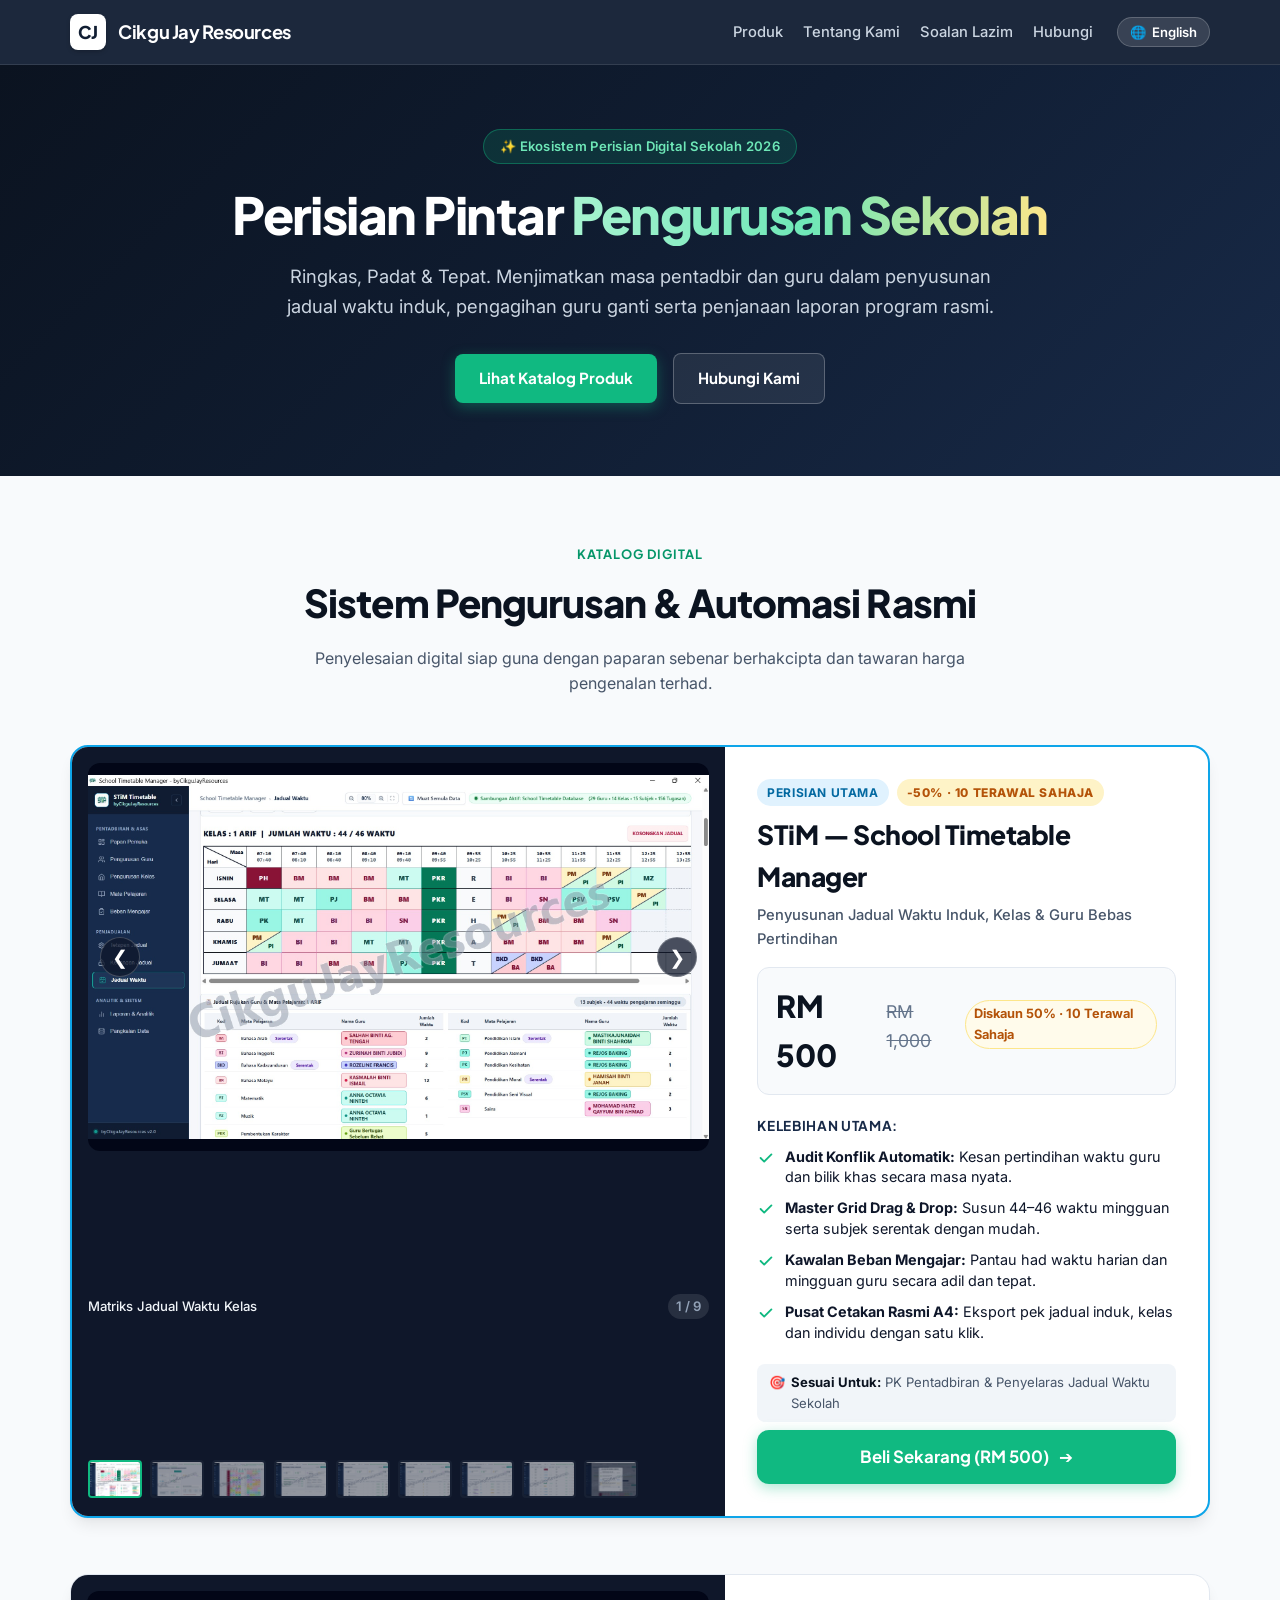
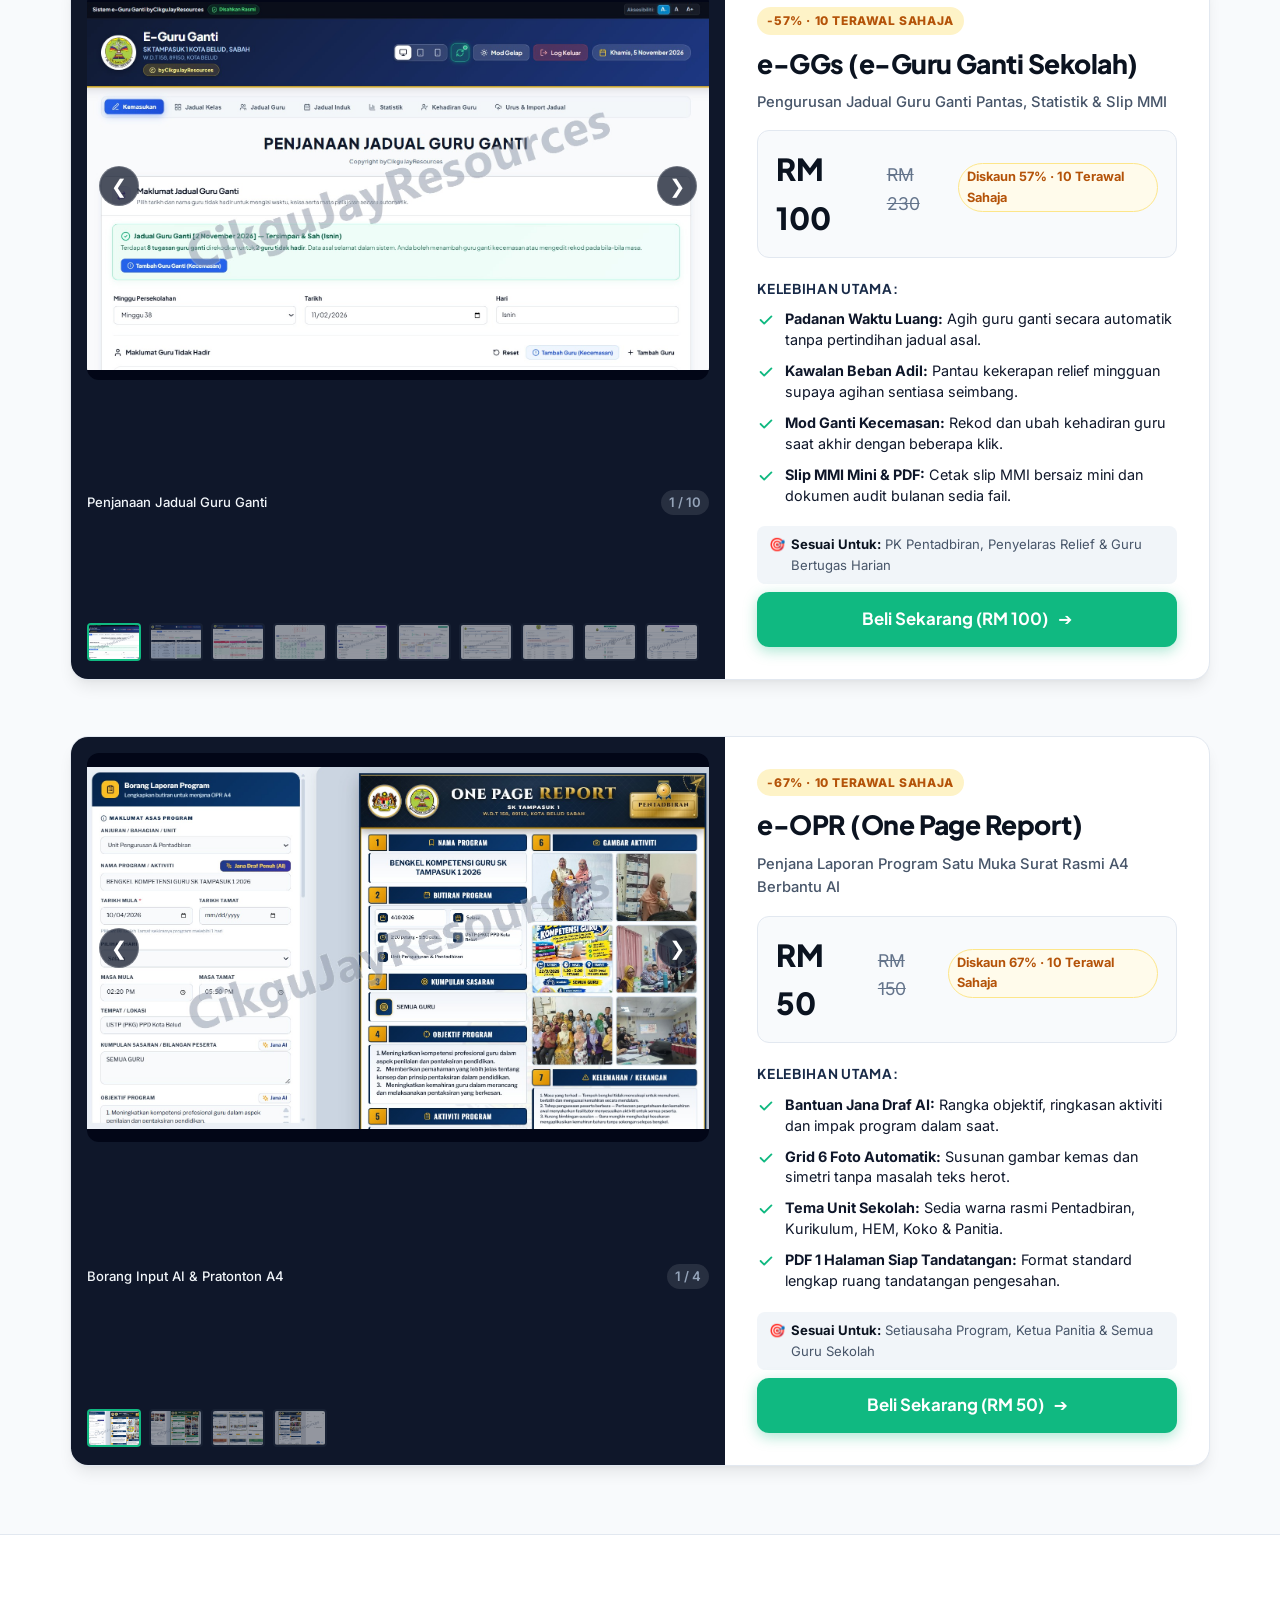
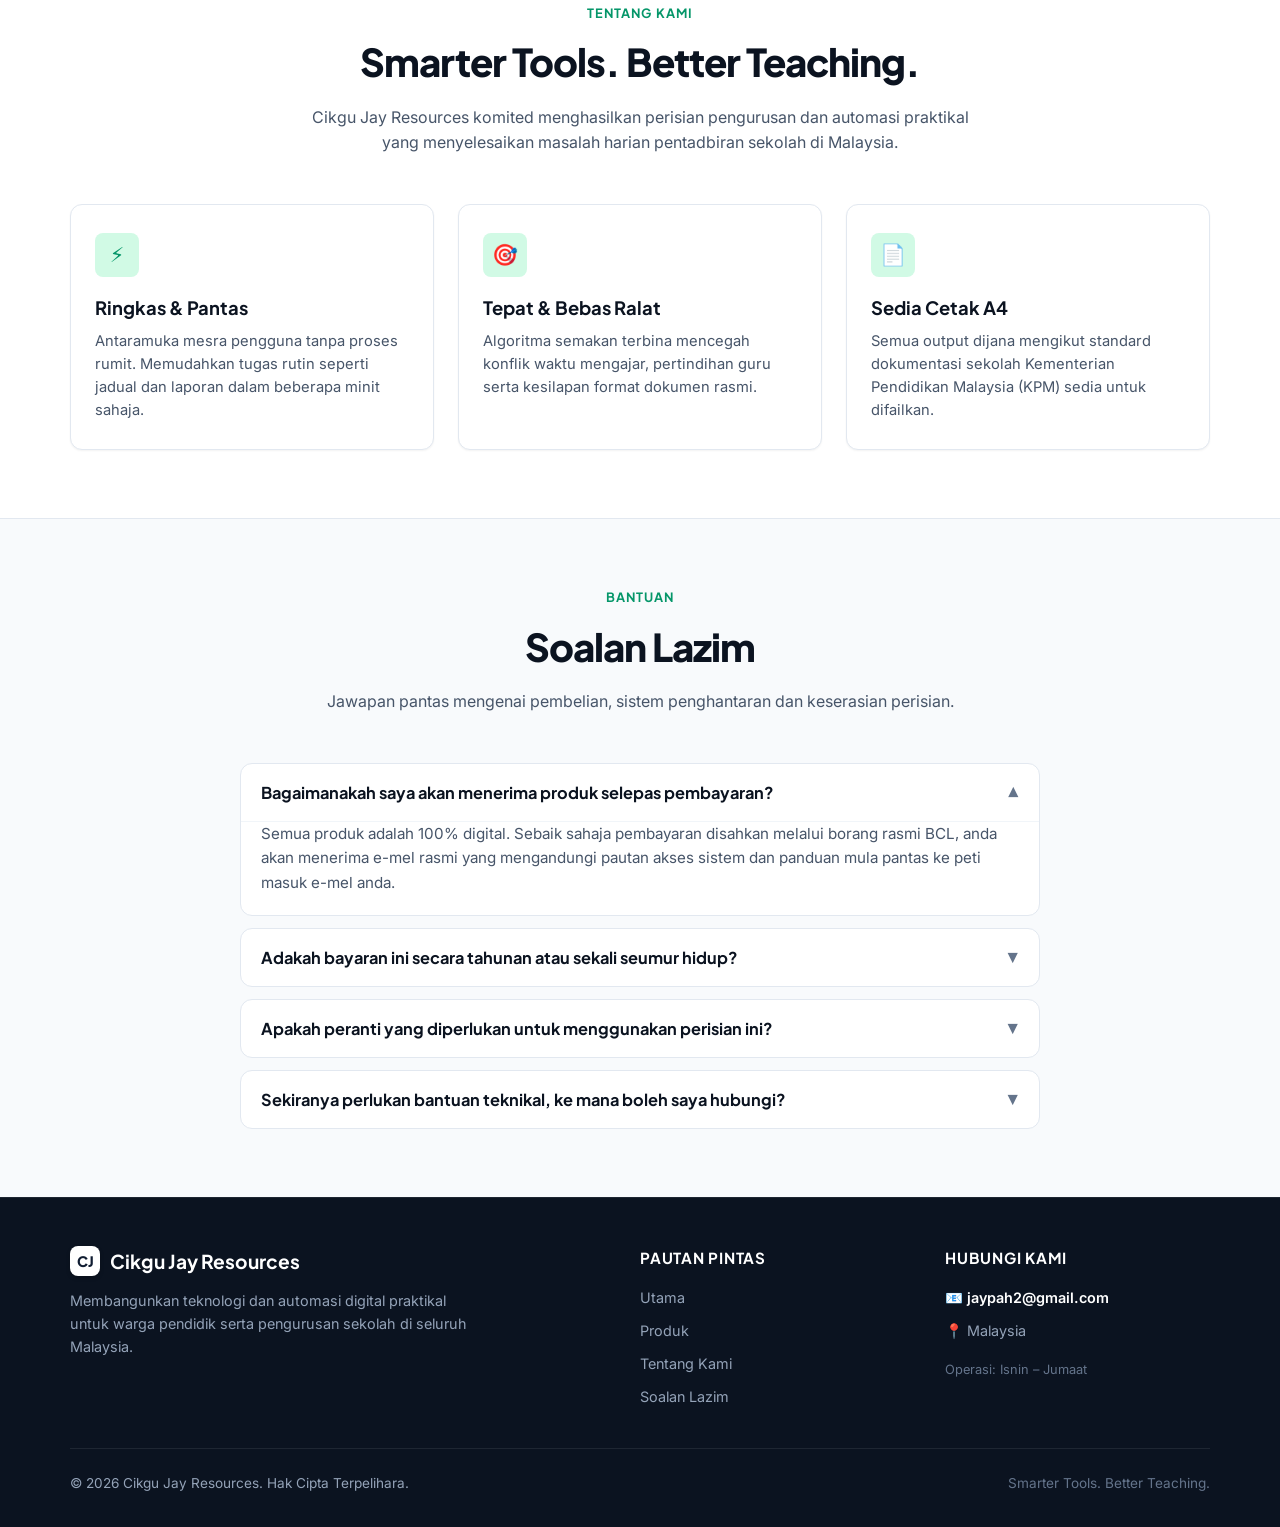
==== google_sites_embed.html @ a5035470 "Kemas kini penuh Landing Page: e-GGs, 10 Terawal Sahaja, pautan pembelian BCL dan e-mel rasmi jaypah" ====
<!DOCTYPE html>
<html lang="ms">
<head>
  <meta charset="UTF-8" />
  <meta name="viewport" content="width=device-width, initial-scale=1.0" />
  <title>Cikgu Jay Resources — Sematan Google Sites</title>
  
  <!-- Google Fonts: Plus Jakarta Sans & Inter -->
  <link rel="preconnect" href="https://fonts.googleapis.com" />
  <link rel="preconnect" href="https://fonts.gstatic.com" crossorigin />
  <link href="https://fonts.googleapis.com/css2?family=Inter:wght@400;500;600;700&family=Plus+Jakarta+Sans:wght@600;700;800&display=swap" rel="stylesheet" />

  <style>
    /* ==========================================================================
       RESET & ROOT VARIABLES
       ========================================================================== */
    *, *::before, *::after {
      box-sizing: border-box;
      margin: 0;
      padding: 0;
    }

    :root {
      --font-heading: 'Plus Jakarta Sans', system-ui, -apple-system, sans-serif;
      --font-body: 'Inter', system-ui, -apple-system, sans-serif;
      
      --c-navy-900: #0B1320;
      --c-navy-800: #101D32;
      --c-navy-700: #182A48;
      --c-navy-600: #233B62;
      
      --c-emerald: #10B981;
      --c-emerald-dark: #059669;
      --c-emerald-light: #D1FAE5;
      
      --c-gold: #F59E0B;
      --c-gold-light: #FEF3C7;
      
      --c-text-main: #0F172A;
      --c-text-muted: #475569;
      --c-text-light: #64748B;
      
      --c-bg-light: #F8FAFC;
      --c-bg-white: #FFFFFF;
      --c-border: #E2E8F0;
      --c-border-subtle: #F1F5F9;

      --radius-sm: 8px;
      --radius-md: 12px;
      --radius-lg: 18px;
      --radius-pill: 9999px;

      --shadow-sm: 0 1px 2px 0 rgba(0, 0, 0, 0.05);
      --shadow-md: 0 4px 6px -1px rgba(0, 0, 0, 0.08), 0 2px 4px -2px rgba(0, 0, 0, 0.06);
      --shadow-lg: 0 10px 15px -3px rgba(0, 0, 0, 0.08), 0 4px 6px -4px rgba(0, 0, 0, 0.05);
      --shadow-xl: 0 20px 25px -5px rgba(0, 0, 0, 0.1), 0 8px 10px -6px rgba(0, 0, 0, 0.05);
    }

    html {
      scroll-behavior: smooth;
      font-size: 16px;
    }

    body {
      font-family: var(--font-body);
      color: var(--c-text-main);
      background-color: var(--c-bg-light);
      line-height: 1.6;
      -webkit-font-smoothing: antialiased;
      overflow-x: hidden;
    }

    a {
      color: inherit;
      text-decoration: none;
    }

    img {
      max-width: 100%;
      height: auto;
      display: block;
    }

    button {
      font-family: inherit;
      cursor: pointer;
      border: none;
      background: none;
    }

    .container {
      width: 100%;
      max-width: 1180px;
      margin: 0 auto;
      padding: 0 20px;
    }

    /* ==========================================================================
       HEADER & NAVIGATION
       ========================================================================== */
    .cjr-header {
      position: sticky;
      top: 0;
      z-index: 100;
      background: rgba(16, 29, 50, 0.95);
      backdrop-filter: blur(10px);
      -webkit-backdrop-filter: blur(10px);
      border-bottom: 1px solid rgba(255, 255, 255, 0.1);
      color: #FFFFFF;
      padding: 14px 0;
    }

    .cjr-header__inner {
      display: flex;
      align-items: center;
      justify-content: space-between;
      gap: 16px;
    }

    .cjr-brand {
      display: flex;
      align-items: center;
      gap: 12px;
      font-family: var(--font-heading);
      font-weight: 700;
      font-size: 1.15rem;
      letter-spacing: -0.02em;
      color: #FFFFFF;
    }

    .cjr-brand__logo {
      width: 36px;
      height: 36px;
      background: #FFFFFF;
      border-radius: var(--radius-sm);
      display: flex;
      align-items: center;
      justify-content: center;
      color: var(--c-navy-800);
      font-weight: 800;
      font-size: 1.1rem;
      box-shadow: 0 2px 4px rgba(0,0,0,0.2);
    }

    .cjr-nav {
      display: flex;
      align-items: center;
      gap: 24px;
    }

    .cjr-nav__links {
      display: flex;
      gap: 20px;
      list-style: none;
    }

    .cjr-nav__link {
      font-size: 0.92rem;
      font-weight: 500;
      color: #CBD5E1;
      transition: color 0.2s ease;
    }

    .cjr-nav__link:hover {
      color: #FFFFFF;
    }

    .cjr-lang-btn {
      display: inline-flex;
      align-items: center;
      gap: 6px;
      background: rgba(255, 255, 255, 0.12);
      border: 1px solid rgba(255, 255, 255, 0.2);
      color: #FFFFFF;
      padding: 6px 12px;
      border-radius: var(--radius-pill);
      font-size: 0.82rem;
      font-weight: 600;
      transition: all 0.2s;
    }

    .cjr-lang-btn:hover {
      background: rgba(255, 255, 255, 0.22);
    }

    /* ==========================================================================
       HERO SECTION
       ========================================================================== */
    .cjr-hero {
      background: linear-gradient(135deg, var(--c-navy-900) 0%, var(--c-navy-800) 50%, var(--c-navy-700) 100%);
      color: #FFFFFF;
      padding: 64px 0 72px;
      text-align: center;
      position: relative;
    }

    .cjr-hero__badge {
      display: inline-flex;
      align-items: center;
      gap: 8px;
      background: rgba(16, 185, 129, 0.15);
      border: 1px solid rgba(16, 185, 129, 0.4);
      color: #6EE7B7;
      padding: 6px 16px;
      border-radius: var(--radius-pill);
      font-size: 0.82rem;
      font-weight: 600;
      margin-bottom: 20px;
      letter-spacing: 0.02em;
    }

    .cjr-hero__title {
      font-family: var(--font-heading);
      font-size: clamp(2rem, 4vw, 3.2rem);
      font-weight: 800;
      line-height: 1.18;
      letter-spacing: -0.03em;
      max-width: 860px;
      margin: 0 auto 18px;
    }

    .cjr-hero__title span {
      background: linear-gradient(90deg, #A7F3D0, #6EE7B7, #FDE68A);
      -webkit-background-clip: text;
      -webkit-text-fill-color: transparent;
    }

    .cjr-hero__desc {
      font-size: clamp(1rem, 1.8vw, 1.15rem);
      color: #CBD5E1;
      max-width: 720px;
      margin: 0 auto 32px;
      line-height: 1.6;
    }

    .cjr-hero__actions {
      display: flex;
      align-items: center;
      justify-content: center;
      gap: 16px;
      flex-wrap: wrap;
    }

    .btn {
      display: inline-flex;
      align-items: center;
      justify-content: center;
      gap: 8px;
      font-family: var(--font-heading);
      font-weight: 700;
      padding: 12px 24px;
      border-radius: var(--radius-sm);
      font-size: 0.95rem;
      transition: all 0.2s ease;
      cursor: pointer;
    }

    .btn--primary {
      background: var(--c-emerald);
      color: #FFFFFF;
      box-shadow: 0 4px 14px rgba(16, 185, 129, 0.35);
    }

    .btn--primary:hover {
      background: var(--c-emerald-dark);
      transform: translateY(-1px);
      box-shadow: 0 6px 20px rgba(16, 185, 129, 0.45);
    }

    .btn--outline {
      background: rgba(255, 255, 255, 0.08);
      color: #FFFFFF;
      border: 1px solid rgba(255, 255, 255, 0.25);
    }

    .btn--outline:hover {
      background: rgba(255, 255, 255, 0.16);
      border-color: rgba(255, 255, 255, 0.4);
    }

    /* ==========================================================================
       SECTION COMMON
       ========================================================================== */
    .cjr-section {
      padding: 68px 0;
    }

    .cjr-section--alt {
      background-color: #FFFFFF;
      border-top: 1px solid var(--c-border);
      border-bottom: 1px solid var(--c-border);
    }

    .cjr-section-header {
      text-align: center;
      max-width: 680px;
      margin: 0 auto 48px;
    }

    .cjr-section-header__tag {
      font-family: var(--font-heading);
      font-size: 0.8rem;
      font-weight: 700;
      color: var(--c-emerald-dark);
      text-transform: uppercase;
      letter-spacing: 0.08em;
      margin-bottom: 8px;
    }

    .cjr-section-header__title {
      font-family: var(--font-heading);
      font-size: clamp(1.8rem, 3vw, 2.4rem);
      font-weight: 800;
      color: var(--c-navy-900);
      letter-spacing: -0.025em;
      margin-bottom: 12px;
    }

    .cjr-section-header__desc {
      color: var(--c-text-muted);
      font-size: 1rem;
    }

    /* ==========================================================================
       PRODUCT SHOWCASE CARDS & CAROUSELS
       ========================================================================== */
    .cjr-products-grid {
      display: flex;
      flex-direction: column;
      gap: 56px;
    }

    .product-card {
      background: #FFFFFF;
      border: 1px solid var(--c-border);
      border-radius: var(--radius-lg);
      box-shadow: var(--shadow-lg);
      overflow: hidden;
      display: grid;
      grid-template-columns: 1.15fr 0.85fr;
      transition: border-color 0.2s, box-shadow 0.2s;
    }

    .product-card:hover {
      border-color: #CBD5E1;
      box-shadow: var(--shadow-xl);
    }

    .product-card--flagship {
      border: 2px solid #0EA5E9;
      position: relative;
    }

    /* Carousel styling */
    .carousel-col {
      background: #0F172A;
      display: flex;
      flex-direction: column;
      justify-content: space-between;
      position: relative;
      padding: 16px;
    }

    .carousel-main {
      position: relative;
      width: 100%;
      aspect-ratio: 16 / 10;
      background: #020617;
      border-radius: var(--radius-md);
      overflow: hidden;
      display: flex;
      align-items: center;
      justify-content: center;
    }

    .carousel-slide {
      display: none;
      width: 100%;
      height: 100%;
      cursor: zoom-in;
    }

    .carousel-slide.active {
      display: block;
    }

    .carousel-slide img {
      width: 100%;
      height: 100%;
      object-fit: contain;
    }

    .carousel-nav-btn {
      position: absolute;
      top: 50%;
      transform: translateY(-50%);
      width: 40px;
      height: 40px;
      background: rgba(15, 23, 42, 0.75);
      border: 1px solid rgba(255, 255, 255, 0.2);
      color: #FFFFFF;
      border-radius: 50%;
      display: flex;
      align-items: center;
      justify-content: center;
      font-size: 1.2rem;
      cursor: pointer;
      transition: all 0.2s;
      z-index: 5;
    }

    .carousel-nav-btn:hover {
      background: rgba(15, 23, 42, 0.95);
      border-color: #FFFFFF;
    }

    .carousel-nav-btn--prev { left: 12px; }
    .carousel-nav-btn--next { right: 12px; }

    .carousel-meta {
      margin-top: 12px;
      display: flex;
      align-items: center;
      justify-content: space-between;
      color: #94A3B8;
      font-size: 0.82rem;
    }

    .carousel-caption {
      color: #F1F5F9;
      font-weight: 500;
      white-space: nowrap;
      overflow: hidden;
      text-overflow: ellipsis;
      max-width: 75%;
    }

    .carousel-counter {
      font-weight: 600;
      background: rgba(255, 255, 255, 0.1);
      padding: 2px 8px;
      border-radius: var(--radius-pill);
    }

    .carousel-thumbs {
      display: flex;
      gap: 8px;
      overflow-x: auto;
      padding: 10px 0 2px;
      scrollbar-width: thin;
    }

    .carousel-thumb {
      flex: 0 0 54px;
      height: 38px;
      border-radius: 4px;
      overflow: hidden;
      border: 2px solid transparent;
      opacity: 0.55;
      cursor: pointer;
      transition: all 0.2s;
      background: #1E293B;
    }

    .carousel-thumb img {
      width: 100%;
      height: 100%;
      object-fit: cover;
    }

    .carousel-thumb.active {
      opacity: 1;
      border-color: var(--c-emerald);
    }

    /* Product Details Column */
    .details-col {
      padding: 32px;
      display: flex;
      flex-direction: column;
      justify-content: space-between;
      gap: 20px;
    }

    .badge-wrap {
      display: flex;
      align-items: center;
      gap: 8px;
      flex-wrap: wrap;
    }

    .tag-badge {
      font-size: 0.75rem;
      font-weight: 700;
      text-transform: uppercase;
      letter-spacing: 0.05em;
      padding: 4px 10px;
      border-radius: var(--radius-pill);
    }

    .tag-badge--flagship {
      background: #E0F2FE;
      color: #0369A1;
    }

    .tag-badge--discount {
      background: #FEF3C7;
      color: #B45309;
      font-weight: 800;
    }

    .product-title {
      font-family: var(--font-heading);
      font-size: 1.65rem;
      font-weight: 800;
      color: var(--c-navy-900);
      letter-spacing: -0.02em;
      margin: 8px 0 6px;
    }

    .product-subtitle {
      font-size: 0.92rem;
      color: var(--c-text-muted);
      font-weight: 500;
      margin-bottom: 16px;
    }

    /* Pricing Area */
    .price-box {
      background: var(--c-bg-light);
      border: 1px solid var(--c-border);
      border-radius: var(--radius-md);
      padding: 14px 18px;
      display: flex;
      align-items: baseline;
      gap: 12px;
    }

    .price-current {
      font-family: var(--font-heading);
      font-size: 1.9rem;
      font-weight: 800;
      color: var(--c-navy-900);
    }

    .price-original {
      font-size: 1.1rem;
      color: var(--c-text-light);
      text-decoration: line-through;
    }

    .price-quota {
      font-size: 0.8rem;
      font-weight: 700;
      color: #B45309;
      background: #FFFBEB;
      border: 1px solid #FDE68A;
      padding: 3px 8px;
      border-radius: var(--radius-pill);
      margin-left: auto;
    }

    /* Benefits List */
    .benefits-title {
      font-family: var(--font-heading);
      font-size: 0.85rem;
      font-weight: 700;
      text-transform: uppercase;
      color: var(--c-navy-700);
      letter-spacing: 0.05em;
      margin-bottom: 10px;
    }

    .benefits-list {
      list-style: none;
      display: flex;
      flex-direction: column;
      gap: 10px;
    }

    .benefits-item {
      display: flex;
      align-items: flex-start;
      gap: 10px;
      font-size: 0.9rem;
      color: var(--c-text-main);
      line-height: 1.45;
    }

    .benefits-icon {
      flex: 0 0 18px;
      height: 18px;
      color: var(--c-emerald);
      margin-top: 2px;
    }

    /* Target User Note */
    .target-user {
      font-size: 0.82rem;
      color: var(--c-text-muted);
      background: #F1F5F9;
      padding: 8px 12px;
      border-radius: var(--radius-sm);
      display: flex;
      gap: 6px;
    }

    .target-user strong {
      color: var(--c-navy-900);
    }

    /* Action area */
    .cta-area {
      margin-top: 8px;
    }

    .btn-buy {
      width: 100%;
      padding: 14px 24px;
      font-size: 1.05rem;
      border-radius: var(--radius-md);
      display: flex;
      align-items: center;
      justify-content: center;
      gap: 10px;
    }

    /* ==========================================================================
       ABOUT & TRUST SECTION
       ========================================================================== */
    .about-grid {
      display: grid;
      grid-template-columns: repeat(3, 1fr);
      gap: 24px;
    }

    .about-card {
      background: #FFFFFF;
      border: 1px solid var(--c-border);
      border-radius: var(--radius-md);
      padding: 28px 24px;
      box-shadow: var(--shadow-sm);
    }

    .about-card__icon {
      width: 44px;
      height: 44px;
      background: var(--c-emerald-light);
      color: var(--c-emerald-dark);
      border-radius: var(--radius-sm);
      display: flex;
      align-items: center;
      justify-content: center;
      font-size: 1.3rem;
      margin-bottom: 16px;
    }

    .about-card__title {
      font-family: var(--font-heading);
      font-size: 1.15rem;
      font-weight: 700;
      color: var(--c-navy-900);
      margin-bottom: 8px;
    }

    .about-card__desc {
      font-size: 0.92rem;
      color: var(--c-text-muted);
      line-height: 1.55;
    }

    /* ==========================================================================
       FAQ SECTION
       ========================================================================== */
    .faq-list {
      max-width: 800px;
      margin: 0 auto;
      display: flex;
      flex-direction: column;
      gap: 12px;
    }

    .faq-item {
      background: #FFFFFF;
      border: 1px solid var(--c-border);
      border-radius: var(--radius-md);
      overflow: hidden;
    }

    .faq-btn {
      width: 100%;
      padding: 18px 20px;
      text-align: left;
      font-family: var(--font-heading);
      font-size: 1.02rem;
      font-weight: 700;
      color: var(--c-navy-900);
      display: flex;
      justify-content: space-between;
      align-items: center;
      gap: 16px;
    }

    .faq-btn:hover {
      background: #F8FAFC;
    }

    .faq-chevron {
      font-size: 0.85rem;
      transition: transform 0.2s ease;
      color: var(--c-text-light);
    }

    .faq-item.active .faq-chevron {
      transform: rotate(180deg);
    }

    .faq-content {
      display: none;
      padding: 0 20px 20px;
      font-size: 0.95rem;
      color: var(--c-text-muted);
      line-height: 1.6;
      border-top: 1px solid var(--c-border-subtle);
    }

    .faq-item.active .faq-content {
      display: block;
    }

    /* ==========================================================================
       FOOTER
       ========================================================================== */
    .cjr-footer {
      background: var(--c-navy-900);
      color: #94A3B8;
      padding: 48px 0 32px;
      border-top: 1px solid rgba(255, 255, 255, 0.08);
      font-size: 0.9rem;
    }

    .cjr-footer__grid {
      display: grid;
      grid-template-columns: 2fr 1fr 1fr;
      gap: 40px;
      margin-bottom: 40px;
    }

    .cjr-footer__brand {
      color: #FFFFFF;
      font-family: var(--font-heading);
      font-size: 1.2rem;
      font-weight: 700;
      margin-bottom: 12px;
      display: flex;
      align-items: center;
      gap: 10px;
    }

    .cjr-footer__desc {
      line-height: 1.6;
      max-width: 400px;
    }

    .cjr-footer__col-title {
      font-family: var(--font-heading);
      color: #FFFFFF;
      font-weight: 700;
      font-size: 0.95rem;
      margin-bottom: 16px;
      text-transform: uppercase;
      letter-spacing: 0.05em;
    }

    .cjr-footer__links {
      list-style: none;
      display: flex;
      flex-direction: column;
      gap: 10px;
    }

    .cjr-footer__link:hover {
      color: #FFFFFF;
    }

    .cjr-footer__bottom {
      border-top: 1px solid rgba(255, 255, 255, 0.08);
      padding-top: 24px;
      display: flex;
      justify-content: space-between;
      align-items: center;
      flex-wrap: wrap;
      gap: 16px;
      font-size: 0.85rem;
    }

    /* ==========================================================================
       MODAL LIGHTBOX (ZOOM SCREENSHOT)
       ========================================================================== */
    .cjr-modal {
      display: none;
      position: fixed;
      inset: 0;
      z-index: 9999;
      background: rgba(11, 19, 32, 0.92);
      backdrop-filter: blur(8px);
      align-items: center;
      justify-content: center;
      padding: 24px;
    }

    .cjr-modal.active {
      display: flex;
    }

    .cjr-modal__content {
      position: relative;
      max-width: 94vw;
      max-height: 90vh;
      display: flex;
      flex-direction: column;
      align-items: center;
    }

    .cjr-modal__img {
      max-width: 100%;
      max-height: 82vh;
      object-fit: contain;
      border-radius: var(--radius-sm);
      box-shadow: 0 25px 50px -12px rgba(0, 0, 0, 0.5);
    }

    .cjr-modal__caption {
      color: #FFFFFF;
      margin-top: 12px;
      font-size: 0.95rem;
      font-weight: 500;
      text-align: center;
    }

    .cjr-modal__close {
      position: absolute;
      top: -44px;
      right: 0;
      background: rgba(255, 255, 255, 0.2);
      color: #FFFFFF;
      width: 36px;
      height: 36px;
      border-radius: 50%;
      display: flex;
      align-items: center;
      justify-content: center;
      font-size: 1.2rem;
      cursor: pointer;
    }

    .cjr-modal__close:hover {
      background: rgba(255, 255, 255, 0.4);
    }

    /* ==========================================================================
       RESPONSIVE BREAKPOINTS
       ========================================================================== */
    @media (max-width: 960px) {
      .product-card {
        grid-template-columns: 1fr;
      }
      .about-grid {
        grid-template-columns: 1fr;
      }
      .cjr-footer__grid {
        grid-template-columns: 1fr;
        gap: 32px;
      }
      .cjr-nav__links {
        display: none; /* Hide desktop nav items on mobile embed */
      }
    }

    @media (max-width: 600px) {
      .carousel-col {
        padding: 10px;
      }
      .details-col {
        padding: 20px 16px;
      }
      .price-box {
        flex-direction: column;
        align-items: flex-start;
        gap: 6px;
      }
      .price-quota {
        margin-left: 0;
      }
    }
  </style>
</head>
<body>

  <!-- ========================================================================
       STICKY HEADER
       ======================================================================== -->
  <header class="cjr-header">
    <div class="container cjr-header__inner">
      <a href="#hero" class="cjr-brand">
        <div class="cjr-brand__logo">CJ</div>
        <span>Cikgu Jay Resources</span>
      </a>

      <nav class="cjr-nav">
        <ul class="cjr-nav__links">
          <li><a href="#products" class="cjr-nav__link" data-i18n="navProducts">Produk</a></li>
          <li><a href="#about" class="cjr-nav__link" data-i18n="navAbout">Tentang Kami</a></li>
          <li><a href="#faq" class="cjr-nav__link" data-i18n="navFaq">Soalan Lazim</a></li>
          <li><a href="#contact" class="cjr-nav__link" data-i18n="navContact">Hubungi</a></li>
        </ul>

        <button class="cjr-lang-btn" id="langToggleBtn" onclick="toggleLanguage()">
          🌐 <span id="langLabel">English</span>
        </button>
      </nav>
    </div>
  </header>

  <!-- ========================================================================
       HERO SECTION
       ======================================================================== -->
  <section class="cjr-hero" id="hero">
    <div class="container">
      <div class="cjr-hero__badge" data-i18n="heroBadge">
        ✨ Ekosistem Perisian Digital Sekolah 2026
      </div>
      <h1 class="cjr-hero__title" data-i18n="heroTitle">
        Perisian Pintar <span>Pengurusan Sekolah</span>
      </h1>
      <p class="cjr-hero__desc" data-i18n="heroDesc">
        Ringkas, Padat & Tepat. Menjimatkan masa pentadbir dan guru dalam penyusunan jadual waktu induk, pengagihan guru ganti serta penjanaan laporan program rasmi.
      </p>
      <div class="cjr-hero__actions">
        <a href="#products" class="btn btn--primary" data-i18n="heroCta">
          Lihat Katalog Produk
        </a>
        <a href="#contact" class="btn btn--outline" data-i18n="heroContact">
          Hubungi Kami
        </a>
      </div>
    </div>
  </section>

  <!-- ========================================================================
       PRODUCTS CATALOG SECTION
       ======================================================================== -->
  <section class="cjr-section" id="products">
    <div class="container">
      <div class="cjr-section-header">
        <div class="cjr-section-header__tag" data-i18n="prodTag">Katalog Digital</div>
        <h2 class="cjr-section-header__title" data-i18n="prodTitle">Sistem Pengurusan & Automasi Rasmi</h2>
        <p class="cjr-section-header__desc" data-i18n="prodSubtitle">
          Penyelesaian digital siap guna dengan paparan sebenar berhakcipta dan tawaran harga pengenalan terhad.
        </p>
      </div>

      <div class="cjr-products-grid">

        <!-- ================= PRODUCT 1: STiM ================= -->
        <div class="product-card product-card--flagship" id="prod-stim">
          <!-- Left: Carousel -->
          <div class="carousel-col">
            <div class="carousel-main">
              <button class="carousel-nav-btn carousel-nav-btn--prev" onclick="prevSlide('stim')" aria-label="Sebelumnya">❮</button>
              
              <!-- 9 Slides for STiM -->
              <div class="carousel-slide active" onclick="openZoom(this)">
                <img src="https://cikgujayresources.github.io/CikguJayResources/assets/products/stim/slide-01.jpg" alt="Matriks Jadual Waktu Kelas" data-caption="Matriks Jadual Waktu Kelas" />
              </div>
              <div class="carousel-slide" onclick="openZoom(this)">
                <img src="https://cikgujayresources.github.io/CikguJayResources/assets/products/stim/slide-02.jpg" alt="Papan Pemuka & Audit Konflik" data-caption="Papan Pemuka & Audit Konflik" />
              </div>
              <div class="carousel-slide" onclick="openZoom(this)">
                <img src="https://cikgujayresources.github.io/CikguJayResources/assets/products/stim/slide-03.jpg" alt="Master Grid Keseluruhan (Drag & Drop)" data-caption="Master Grid Keseluruhan (Drag & Drop)" />
              </div>
              <div class="carousel-slide" onclick="openZoom(this)">
                <img src="https://cikgujayresources.github.io/CikguJayResources/assets/products/stim/slide-04.jpg" alt="Kawalan Beban Mengajar Guru" data-caption="Kawalan Beban Mengajar Guru" />
              </div>
              <div class="carousel-slide" onclick="openZoom(this)">
                <img src="https://cikgujayresources.github.io/CikguJayResources/assets/products/stim/slide-05.jpg" alt="Pengurusan Profil & Had Waktu Guru" data-caption="Pengurusan Profil & Had Waktu Guru" />
              </div>
              <div class="carousel-slide" onclick="openZoom(this)">
                <img src="https://cikgujayresources.github.io/CikguJayResources/assets/products/stim/slide-06.jpg" alt="Pengurusan Kelas & Kapasiti" data-caption="Pengurusan Kelas & Kapasiti" />
              </div>
              <div class="carousel-slide" onclick="openZoom(this)">
                <img src="https://cikgujayresources.github.io/CikguJayResources/assets/products/stim/slide-07.jpg" alt="Tetapan Subjek & Waktu Serentak" data-caption="Tetapan Subjek & Waktu Serentak" />
              </div>
              <div class="carousel-slide" onclick="openZoom(this)">
                <img src="https://cikgujayresources.github.io/CikguJayResources/assets/products/stim/slide-08.jpg" alt="Konfigurasi Slot Masa Sekolah" data-caption="Konfigurasi Slot Masa Sekolah" />
              </div>
              <div class="carousel-slide" onclick="openZoom(this)">
                <img src="https://cikgujayresources.github.io/CikguJayResources/assets/products/stim/slide-09.jpg" alt="Pusat Cetakan Rasmi A4 Melintang" data-caption="Pusat Cetakan Rasmi A4 Melintang" />
              </div>

              <button class="carousel-nav-btn carousel-nav-btn--next" onclick="nextSlide('stim')" aria-label="Seterusnya">❯</button>
            </div>

            <div class="carousel-meta">
              <span class="carousel-caption" id="caption-stim">Matriks Jadual Waktu Kelas</span>
              <span class="carousel-counter" id="counter-stim">1 / 9</span>
            </div>

            <!-- Thumbnail strip -->
            <div class="carousel-thumbs" id="thumbs-stim">
              <div class="carousel-thumb active" onclick="gotoSlide('stim', 0)"><img src="https://cikgujayresources.github.io/CikguJayResources/assets/products/stim/slide-01.jpg" /></div>
              <div class="carousel-thumb" onclick="gotoSlide('stim', 1)"><img src="https://cikgujayresources.github.io/CikguJayResources/assets/products/stim/slide-02.jpg" /></div>
              <div class="carousel-thumb" onclick="gotoSlide('stim', 2)"><img src="https://cikgujayresources.github.io/CikguJayResources/assets/products/stim/slide-03.jpg" /></div>
              <div class="carousel-thumb" onclick="gotoSlide('stim', 3)"><img src="https://cikgujayresources.github.io/CikguJayResources/assets/products/stim/slide-04.jpg" /></div>
              <div class="carousel-thumb" onclick="gotoSlide('stim', 4)"><img src="https://cikgujayresources.github.io/CikguJayResources/assets/products/stim/slide-05.jpg" /></div>
              <div class="carousel-thumb" onclick="gotoSlide('stim', 5)"><img src="https://cikgujayresources.github.io/CikguJayResources/assets/products/stim/slide-06.jpg" /></div>
              <div class="carousel-thumb" onclick="gotoSlide('stim', 6)"><img src="https://cikgujayresources.github.io/CikguJayResources/assets/products/stim/slide-07.jpg" /></div>
              <div class="carousel-thumb" onclick="gotoSlide('stim', 7)"><img src="https://cikgujayresources.github.io/CikguJayResources/assets/products/stim/slide-08.jpg" /></div>
              <div class="carousel-thumb" onclick="gotoSlide('stim', 8)"><img src="https://cikgujayresources.github.io/CikguJayResources/assets/products/stim/slide-09.jpg" /></div>
            </div>
          </div>

          <!-- Right: Details -->
          <div class="details-col">
            <div>
              <div class="badge-wrap">
                <span class="tag-badge tag-badge--flagship" data-i18n="flagshipBadge">Perisian Utama</span>
                <span class="tag-badge tag-badge--discount" data-i18n="stimDiscountBadge">-50% · 10 Terawal Sahaja</span>
              </div>
              <h3 class="product-title">STiM — School Timetable Manager</h3>
              <p class="product-subtitle" data-i18n="stimSub">Penyusunan Jadual Waktu Induk, Kelas & Guru Bebas Pertindihan</p>

              <div class="price-box">
                <div class="price-current">RM 500</div>
                <div class="price-original">RM 1,000</div>
                <div class="price-quota" data-i18n="quotaLabel">Diskaun 50% · 10 Terawal Sahaja</div>
              </div>
            </div>

            <div>
              <div class="benefits-title" data-i18n="benefitsTitle">Kelebihan Utama:</div>
              <ul class="benefits-list">
                <li class="benefits-item">
                  <svg class="benefits-icon" viewBox="0 0 20 20" fill="currentColor"><path fill-rule="evenodd" d="M16.707 5.293a1 1 0 010 1.414l-8 8a1 1 0 01-1.414 0l-4-4a1 1 0 011.414-1.414L8 12.586l7.293-7.293a1 1 0 011.414 0z" clip-rule="evenodd"/></svg>
                  <span data-i18n="stimB1"><strong>Audit Konflik Automatik:</strong> Kesan pertindihan waktu guru dan bilik khas secara masa nyata.</span>
                </li>
                <li class="benefits-item">
                  <svg class="benefits-icon" viewBox="0 0 20 20" fill="currentColor"><path fill-rule="evenodd" d="M16.707 5.293a1 1 0 010 1.414l-8 8a1 1 0 01-1.414 0l-4-4a1 1 0 011.414-1.414L8 12.586l7.293-7.293a1 1 0 011.414 0z" clip-rule="evenodd"/></svg>
                  <span data-i18n="stimB2"><strong>Master Grid Drag & Drop:</strong> Susun 44–46 waktu mingguan serta subjek serentak dengan mudah.</span>
                </li>
                <li class="benefits-item">
                  <svg class="benefits-icon" viewBox="0 0 20 20" fill="currentColor"><path fill-rule="evenodd" d="M16.707 5.293a1 1 0 010 1.414l-8 8a1 1 0 01-1.414 0l-4-4a1 1 0 011.414-1.414L8 12.586l7.293-7.293a1 1 0 011.414 0z" clip-rule="evenodd"/></svg>
                  <span data-i18n="stimB3"><strong>Kawalan Beban Mengajar:</strong> Pantau had waktu harian dan mingguan guru secara adil dan tepat.</span>
                </li>
                <li class="benefits-item">
                  <svg class="benefits-icon" viewBox="0 0 20 20" fill="currentColor"><path fill-rule="evenodd" d="M16.707 5.293a1 1 0 010 1.414l-8 8a1 1 0 01-1.414 0l-4-4a1 1 0 011.414-1.414L8 12.586l7.293-7.293a1 1 0 011.414 0z" clip-rule="evenodd"/></svg>
                  <span data-i18n="stimB4"><strong>Pusat Cetakan Rasmi A4:</strong> Eksport pek jadual induk, kelas dan individu dengan satu klik.</span>
                </li>
              </ul>
            </div>

            <div>
              <div class="target-user">
                <span>🎯</span>
                <span data-i18n="stimTarget"><strong>Sesuai Untuk:</strong> PK Pentadbiran & Penyelaras Jadual Waktu Sekolah</span>
              </div>

              <div class="cta-area">
                <a href="https://cikgujayresources.bcl.my/form/stim-school-time-manager-bycikgujayresources" target="_blank" rel="noopener noreferrer" class="btn btn--primary btn-buy">
                  <span data-i18n="btnBuy">Beli Sekarang (RM 500)</span> ➔
                </a>
              </div>
            </div>
          </div>
        </div>


        <!-- ================= PRODUCT 2: e-GGs ================= -->
        <div class="product-card" id="prod-eggs">
          <!-- Left: Carousel -->
          <div class="carousel-col">
            <div class="carousel-main">
              <button class="carousel-nav-btn carousel-nav-btn--prev" onclick="prevSlide('eggs')" aria-label="Sebelumnya">❮</button>
              
              <!-- 10 Slides for e-GGs -->
              <div class="carousel-slide active" onclick="openZoom(this)">
                <img src="https://cikgujayresources.github.io/CikguJayResources/assets/products/e-guru-ganti/slide-01.jpg" alt="Penjanaan Jadual Guru Ganti" data-caption="Penjanaan Jadual Guru Ganti" />
              </div>
              <div class="carousel-slide" onclick="openZoom(this)">
                <img src="https://cikgujayresources.github.io/CikguJayResources/assets/products/e-guru-ganti/slide-02.jpg" alt="Status Guru Mengikut Kelas" data-caption="Status Guru Mengikut Kelas" />
              </div>
              <div class="carousel-slide" onclick="openZoom(this)">
                <img src="https://cikgujayresources.github.io/CikguJayResources/assets/products/e-guru-ganti/slide-03.jpg" alt="Jadual Persendirian Guru Bertugas" data-caption="Jadual Persendirian Guru Bertugas" />
              </div>
              <div class="carousel-slide" onclick="openZoom(this)">
                <img src="https://cikgujayresources.github.io/CikguJayResources/assets/products/e-guru-ganti/slide-04.jpg" alt="Jadual Keseluruhan & Kalendar" data-caption="Jadual Keseluruhan & Kalendar" />
              </div>
              <div class="carousel-slide" onclick="openZoom(this)">
                <img src="https://cikgujayresources.github.io/CikguJayResources/assets/products/e-guru-ganti/slide-05.jpg" alt="Statistik & Kawalan Beban Mingguan" data-caption="Statistik & Kawalan Beban Mingguan" />
              </div>
              <div class="carousel-slide" onclick="openZoom(this)">
                <img src="https://cikgujayresources.github.io/CikguJayResources/assets/products/e-guru-ganti/slide-06.jpg" alt="Roster Kehadiran Guru Harian" data-caption="Roster Kehadiran Guru Harian" />
              </div>
              <div class="carousel-slide" onclick="openZoom(this)">
                <img src="https://cikgujayresources.github.io/CikguJayResources/assets/products/e-guru-ganti/slide-07.jpg" alt="Cetakan Slip MMI Mini A4" data-caption="Cetakan Slip MMI Mini A4" />
              </div>
              <div class="carousel-slide" onclick="openZoom(this)">
                <img src="https://cikgujayresources.github.io/CikguJayResources/assets/products/e-guru-ganti/slide-08.jpg" alt="Dokumen PDF Jadual Guru Ganti" data-caption="Dokumen PDF Jadual Guru Ganti" />
              </div>
              <div class="carousel-slide" onclick="openZoom(this)">
                <img src="https://cikgujayresources.github.io/CikguJayResources/assets/products/e-guru-ganti/slide-09.jpg" alt="Penyata Harian Kehadiran PDF" data-caption="Penyata Harian Kehadiran PDF" />
              </div>
              <div class="carousel-slide" onclick="openZoom(this)">
                <img src="https://cikgujayresources.github.io/CikguJayResources/assets/products/e-guru-ganti/slide-10.jpg" alt="Laporan Bulanan Guru Ganti PDF" data-caption="Laporan Bulanan Guru Ganti PDF" />
              </div>

              <button class="carousel-nav-btn carousel-nav-btn--next" onclick="nextSlide('eggs')" aria-label="Seterusnya">❯</button>
            </div>

            <div class="carousel-meta">
              <span class="carousel-caption" id="caption-eggs">Penjanaan Jadual Guru Ganti</span>
              <span class="carousel-counter" id="counter-eggs">1 / 10</span>
            </div>

            <!-- Thumbnail strip -->
            <div class="carousel-thumbs" id="thumbs-eggs">
              <div class="carousel-thumb active" onclick="gotoSlide('eggs', 0)"><img src="https://cikgujayresources.github.io/CikguJayResources/assets/products/e-guru-ganti/slide-01.jpg" /></div>
              <div class="carousel-thumb" onclick="gotoSlide('eggs', 1)"><img src="https://cikgujayresources.github.io/CikguJayResources/assets/products/e-guru-ganti/slide-02.jpg" /></div>
              <div class="carousel-thumb" onclick="gotoSlide('eggs', 2)"><img src="https://cikgujayresources.github.io/CikguJayResources/assets/products/e-guru-ganti/slide-03.jpg" /></div>
              <div class="carousel-thumb" onclick="gotoSlide('eggs', 3)"><img src="https://cikgujayresources.github.io/CikguJayResources/assets/products/e-guru-ganti/slide-04.jpg" /></div>
              <div class="carousel-thumb" onclick="gotoSlide('eggs', 4)"><img src="https://cikgujayresources.github.io/CikguJayResources/assets/products/e-guru-ganti/slide-05.jpg" /></div>
              <div class="carousel-thumb" onclick="gotoSlide('eggs', 5)"><img src="https://cikgujayresources.github.io/CikguJayResources/assets/products/e-guru-ganti/slide-06.jpg" /></div>
              <div class="carousel-thumb" onclick="gotoSlide('eggs', 6)"><img src="https://cikgujayresources.github.io/CikguJayResources/assets/products/e-guru-ganti/slide-07.jpg" /></div>
              <div class="carousel-thumb" onclick="gotoSlide('eggs', 7)"><img src="https://cikgujayresources.github.io/CikguJayResources/assets/products/e-guru-ganti/slide-08.jpg" /></div>
              <div class="carousel-thumb" onclick="gotoSlide('eggs', 8)"><img src="https://cikgujayresources.github.io/CikguJayResources/assets/products/e-guru-ganti/slide-09.jpg" /></div>
              <div class="carousel-thumb" onclick="gotoSlide('eggs', 9)"><img src="https://cikgujayresources.github.io/CikguJayResources/assets/products/e-guru-ganti/slide-10.jpg" /></div>
            </div>
          </div>

          <!-- Right: Details -->
          <div class="details-col">
            <div>
              <div class="badge-wrap">
                <span class="tag-badge tag-badge--discount" data-i18n="eggsDiscountBadge">-57% · 10 Terawal Sahaja</span>
              </div>
              <h3 class="product-title">e-GGs (e-Guru Ganti Sekolah)</h3>
              <p class="product-subtitle" data-i18n="eggsSub">Pengurusan Jadual Guru Ganti Pantas, Statistik & Slip MMI</p>

              <div class="price-box">
                <div class="price-current">RM 100</div>
                <div class="price-original">RM 230</div>
                <div class="price-quota" data-i18n="eggsQuotaLabel">Diskaun 57% · 10 Terawal Sahaja</div>
              </div>
            </div>

            <div>
              <div class="benefits-title" data-i18n="benefitsTitle">Kelebihan Utama:</div>
              <ul class="benefits-list">
                <li class="benefits-item">
                  <svg class="benefits-icon" viewBox="0 0 20 20" fill="currentColor"><path fill-rule="evenodd" d="M16.707 5.293a1 1 0 010 1.414l-8 8a1 1 0 01-1.414 0l-4-4a1 1 0 011.414-1.414L8 12.586l7.293-7.293a1 1 0 011.414 0z" clip-rule="evenodd"/></svg>
                  <span data-i18n="eggsB1"><strong>Padanan Waktu Luang:</strong> Agih guru ganti secara automatik tanpa pertindihan jadual asal.</span>
                </li>
                <li class="benefits-item">
                  <svg class="benefits-icon" viewBox="0 0 20 20" fill="currentColor"><path fill-rule="evenodd" d="M16.707 5.293a1 1 0 010 1.414l-8 8a1 1 0 01-1.414 0l-4-4a1 1 0 011.414-1.414L8 12.586l7.293-7.293a1 1 0 011.414 0z" clip-rule="evenodd"/></svg>
                  <span data-i18n="eggsB2"><strong>Kawalan Beban Adil:</strong> Pantau kekerapan relief mingguan supaya agihan sentiasa seimbang.</span>
                </li>
                <li class="benefits-item">
                  <svg class="benefits-icon" viewBox="0 0 20 20" fill="currentColor"><path fill-rule="evenodd" d="M16.707 5.293a1 1 0 010 1.414l-8 8a1 1 0 01-1.414 0l-4-4a1 1 0 011.414-1.414L8 12.586l7.293-7.293a1 1 0 011.414 0z" clip-rule="evenodd"/></svg>
                  <span data-i18n="eggsB3"><strong>Mod Ganti Kecemasan:</strong> Rekod dan ubah kehadiran guru saat akhir dengan beberapa klik.</span>
                </li>
                <li class="benefits-item">
                  <svg class="benefits-icon" viewBox="0 0 20 20" fill="currentColor"><path fill-rule="evenodd" d="M16.707 5.293a1 1 0 010 1.414l-8 8a1 1 0 01-1.414 0l-4-4a1 1 0 011.414-1.414L8 12.586l7.293-7.293a1 1 0 011.414 0z" clip-rule="evenodd"/></svg>
                  <span data-i18n="eggsB4"><strong>Slip MMI Mini & PDF:</strong> Cetak slip MMI bersaiz mini dan dokumen audit bulanan sedia fail.</span>
                </li>
              </ul>
            </div>

            <div>
              <div class="target-user">
                <span>🎯</span>
                <span data-i18n="eggsTarget"><strong>Sesuai Untuk:</strong> PK Pentadbiran, Penyelaras Relief & Guru Bertugas Harian</span>
              </div>

              <div class="cta-area">
                <a href="https://cikgujayresources.bcl.my/form/e-guru-ganti-by-cikgujayresources" target="_blank" rel="noopener noreferrer" class="btn btn--primary btn-buy">
                  <span data-i18n="btnBuyEggs">Beli Sekarang (RM 100)</span> ➔
                </a>
              </div>
            </div>
          </div>
        </div>


        <!-- ================= PRODUCT 3: e-OPR ================= -->
        <div class="product-card" id="prod-eopr">
          <!-- Left: Carousel -->
          <div class="carousel-col">
            <div class="carousel-main">
              <button class="carousel-nav-btn carousel-nav-btn--prev" onclick="prevSlide('eopr')" aria-label="Sebelumnya">❮</button>
              
              <!-- 4 Slides for e-OPR -->
              <div class="carousel-slide active" onclick="openZoom(this)">
                <img src="https://cikgujayresources.github.io/CikguJayResources/assets/products/e-opr/slide-01.jpg" alt="Borang Input AI & Pratonton A4" data-caption="Borang Input AI & Pratonton A4" />
              </div>
              <div class="carousel-slide" onclick="openZoom(this)">
                <img src="https://cikgujayresources.github.io/CikguJayResources/assets/products/e-opr/slide-02.jpg" alt="Muat Naik 6 Gambar & Ulasan AI" data-caption="Muat Naik 6 Gambar & Ulasan AI" />
              </div>
              <div class="carousel-slide" onclick="openZoom(this)">
                <img src="https://cikgujayresources.github.io/CikguJayResources/assets/products/e-opr/slide-03.jpg" alt="Arkib Laporan Mengikut Unit" data-caption="Arkib Laporan Mengikut Unit" />
              </div>
              <div class="carousel-slide" onclick="openZoom(this)">
                <img src="https://cikgujayresources.github.io/CikguJayResources/assets/products/e-opr/slide-04.jpg" alt="Eksport & Cetakan PDF 1 Halaman" data-caption="Eksport & Cetakan PDF 1 Halaman" />
              </div>

              <button class="carousel-nav-btn carousel-nav-btn--next" onclick="nextSlide('eopr')" aria-label="Seterusnya">❯</button>
            </div>

            <div class="carousel-meta">
              <span class="carousel-caption" id="caption-eopr">Borang Input AI & Pratonton A4</span>
              <span class="carousel-counter" id="counter-eopr">1 / 4</span>
            </div>

            <!-- Thumbnail strip -->
            <div class="carousel-thumbs" id="thumbs-eopr">
              <div class="carousel-thumb active" onclick="gotoSlide('eopr', 0)"><img src="https://cikgujayresources.github.io/CikguJayResources/assets/products/e-opr/slide-01.jpg" /></div>
              <div class="carousel-thumb" onclick="gotoSlide('eopr', 1)"><img src="https://cikgujayresources.github.io/CikguJayResources/assets/products/e-opr/slide-02.jpg" /></div>
              <div class="carousel-thumb" onclick="gotoSlide('eopr', 2)"><img src="https://cikgujayresources.github.io/CikguJayResources/assets/products/e-opr/slide-03.jpg" /></div>
              <div class="carousel-thumb" onclick="gotoSlide('eopr', 3)"><img src="https://cikgujayresources.github.io/CikguJayResources/assets/products/e-opr/slide-04.jpg" /></div>
            </div>
          </div>

          <!-- Right: Details -->
          <div class="details-col">
            <div>
              <div class="badge-wrap">
                <span class="tag-badge tag-badge--discount" data-i18n="eoprDiscountBadge">-67% · 10 Terawal Sahaja</span>
              </div>
              <h3 class="product-title">e-OPR (One Page Report)</h3>
              <p class="product-subtitle" data-i18n="eoprSub">Penjana Laporan Program Satu Muka Surat Rasmi A4 Berbantu AI</p>

              <div class="price-box">
                <div class="price-current">RM 50</div>
                <div class="price-original">RM 150</div>
                <div class="price-quota" data-i18n="eoprQuotaLabel">Diskaun 67% · 10 Terawal Sahaja</div>
              </div>
            </div>

            <div>
              <div class="benefits-title" data-i18n="benefitsTitle">Kelebihan Utama:</div>
              <ul class="benefits-list">
                <li class="benefits-item">
                  <svg class="benefits-icon" viewBox="0 0 20 20" fill="currentColor"><path fill-rule="evenodd" d="M16.707 5.293a1 1 0 010 1.414l-8 8a1 1 0 01-1.414 0l-4-4a1 1 0 011.414-1.414L8 12.586l7.293-7.293a1 1 0 011.414 0z" clip-rule="evenodd"/></svg>
                  <span data-i18n="eoprB1"><strong>Bantuan Jana Draf AI:</strong> Rangka objektif, ringkasan aktiviti dan impak program dalam saat.</span>
                </li>
                <li class="benefits-item">
                  <svg class="benefits-icon" viewBox="0 0 20 20" fill="currentColor"><path fill-rule="evenodd" d="M16.707 5.293a1 1 0 010 1.414l-8 8a1 1 0 01-1.414 0l-4-4a1 1 0 011.414-1.414L8 12.586l7.293-7.293a1 1 0 011.414 0z" clip-rule="evenodd"/></svg>
                  <span data-i18n="eoprB2"><strong>Grid 6 Foto Automatik:</strong> Susunan gambar kemas dan simetri tanpa masalah teks herot.</span>
                </li>
                <li class="benefits-item">
                  <svg class="benefits-icon" viewBox="0 0 20 20" fill="currentColor"><path fill-rule="evenodd" d="M16.707 5.293a1 1 0 010 1.414l-8 8a1 1 0 01-1.414 0l-4-4a1 1 0 011.414-1.414L8 12.586l7.293-7.293a1 1 0 011.414 0z" clip-rule="evenodd"/></svg>
                  <span data-i18n="eoprB3"><strong>Tema Unit Sekolah:</strong> Sedia warna rasmi Pentadbiran, Kurikulum, HEM, Koko & Panitia.</span>
                </li>
                <li class="benefits-item">
                  <svg class="benefits-icon" viewBox="0 0 20 20" fill="currentColor"><path fill-rule="evenodd" d="M16.707 5.293a1 1 0 010 1.414l-8 8a1 1 0 01-1.414 0l-4-4a1 1 0 011.414-1.414L8 12.586l7.293-7.293a1 1 0 011.414 0z" clip-rule="evenodd"/></svg>
                  <span data-i18n="eoprB4"><strong>PDF 1 Halaman Siap Tandatangan:</strong> Format standard lengkap ruang tandatangan pengesahan.</span>
                </li>
              </ul>
            </div>

            <div>
              <div class="target-user">
                <span>🎯</span>
                <span data-i18n="eoprTarget"><strong>Sesuai Untuk:</strong> Setiausaha Program, Ketua Panitia & Semua Guru Sekolah</span>
              </div>

              <div class="cta-area">
                <a href="https://cikgujayresources.bcl.my/form/e-opr-by-cikgujayresources" target="_blank" rel="noopener noreferrer" class="btn btn--primary btn-buy">
                  <span data-i18n="btnBuyEopr">Beli Sekarang (RM 50)</span> ➔
                </a>
              </div>
            </div>
          </div>
        </div>

      </div>
    </div>
  </section>

  <!-- ========================================================================
       ABOUT US SECTION
       ======================================================================== -->
  <section class="cjr-section cjr-section--alt" id="about">
    <div class="container">
      <div class="cjr-section-header">
        <div class="cjr-section-header__tag" data-i18n="aboutTag">Tentang Kami</div>
        <h2 class="cjr-section-header__title" data-i18n="aboutTitle">Smarter Tools. Better Teaching.</h2>
        <p class="cjr-section-header__desc" data-i18n="aboutDesc">
          Cikgu Jay Resources komited menghasilkan perisian pengurusan dan automasi praktikal yang menyelesaikan masalah harian pentadbiran sekolah di Malaysia.
        </p>
      </div>

      <div class="about-grid">
        <div class="about-card">
          <div class="about-card__icon">⚡</div>
          <h3 class="about-card__title" data-i18n="a1Title">Ringkas & Pantas</h3>
          <p class="about-card__desc" data-i18n="a1Desc">
            Antaramuka mesra pengguna tanpa proses rumit. Memudahkan tugas rutin seperti jadual dan laporan dalam beberapa minit sahaja.
          </p>
        </div>
        <div class="about-card">
          <div class="about-card__icon">🎯</div>
          <h3 class="about-card__title" data-i18n="a2Title">Tepat & Bebas Ralat</h3>
          <p class="about-card__desc" data-i18n="a2Desc">
            Algoritma semakan terbina mencegah konflik waktu mengajar, pertindihan guru serta kesilapan format dokumen rasmi.
          </p>
        </div>
        <div class="about-card">
          <div class="about-card__icon">📄</div>
          <h3 class="about-card__title" data-i18n="a3Title">Sedia Cetak A4</h3>
          <p class="about-card__desc" data-i18n="a3Desc">
            Semua output dijana mengikut standard dokumentasi sekolah Kementerian Pendidikan Malaysia (KPM) sedia untuk difailkan.
          </p>
        </div>
      </div>
    </div>
  </section>

  <!-- ========================================================================
       FAQ SECTION
       ======================================================================== -->
  <section class="cjr-section" id="faq">
    <div class="container">
      <div class="cjr-section-header">
        <div class="cjr-section-header__tag" data-i18n="faqTag">Bantuan</div>
        <h2 class="cjr-section-header__title" data-i18n="faqTitle">Soalan Lazim</h2>
        <p class="cjr-section-header__desc" data-i18n="faqDesc">
          Jawapan pantas mengenai pembelian, sistem penghantaran dan keserasian perisian.
        </p>
      </div>

      <div class="faq-list">
        <div class="faq-item active">
          <button class="faq-btn" onclick="toggleFaq(this)">
            <span data-i18n="q1">Bagaimanakah saya akan menerima produk selepas pembayaran?</span>
            <span class="faq-chevron">▼</span>
          </button>
          <div class="faq-content" data-i18n="ans1">
            Semua produk adalah 100% digital. Sebaik sahaja pembayaran disahkan melalui borang rasmi BCL, anda akan menerima e-mel rasmi yang mengandungi pautan akses sistem dan panduan mula pantas ke peti masuk e-mel anda.
          </div>
        </div>

        <div class="faq-item">
          <button class="faq-btn" onclick="toggleFaq(this)">
            <span data-i18n="q2">Adakah bayaran ini secara tahunan atau sekali seumur hidup?</span>
            <span class="faq-chevron">▼</span>
          </button>
          <div class="faq-content" data-i18n="ans2">
            Harga promosi pengenalan yang dipaparkan adalah bayaran sekali (one-time payment) untuk lesen versi tersebut tanpa sebarang langganan bulanan tersembunyi.
          </div>
        </div>

        <div class="faq-item">
          <button class="faq-btn" onclick="toggleFaq(this)">
            <span data-i18n="q3">Apakah peranti yang diperlukan untuk menggunakan perisian ini?</span>
            <span class="faq-chevron">▼</span>
          </button>
          <div class="faq-content" data-i18n="ans3">
            Sistem kami berasaskan pelayar web moden (Google Chrome, Microsoft Edge, Safari). Ia boleh diakses melalui komputer riba, PC meja, tablet dan telefon pintar tanpa perlu memasang perisian tambahan yang rumit.
          </div>
        </div>

        <div class="faq-item">
          <button class="faq-btn" onclick="toggleFaq(this)">
            <span data-i18n="q4">Sekiranya perlukan bantuan teknikal, ke mana boleh saya hubungi?</span>
            <span class="faq-chevron">▼</span>
          </button>
          <div class="faq-content" data-i18n="ans4">
            Anda boleh terus menghantar e-mel ke <a href="mailto:jaypah2@gmail.com" style="color:var(--c-emerald-dark); font-weight:700;">jaypah2@gmail.com</a>. Pasukan Cikgu Jay Resources sedia membantu anda.
          </div>
        </div>
      </div>
    </div>
  </section>

  <!-- ========================================================================
       FOOTER & CONTACT SECTION
       ======================================================================== -->
  <footer class="cjr-footer" id="contact">
    <div class="container">
      <div class="cjr-footer__grid">
        <div>
          <div class="cjr-footer__brand">
            <div class="cjr-brand__logo" style="width:30px; height:30px; font-size:0.9rem;">CJ</div>
            <span>Cikgu Jay Resources</span>
          </div>
          <p class="cjr-footer__desc" data-i18n="footerDesc">
            Membangunkan teknologi dan automasi digital praktikal untuk warga pendidik serta pengurusan sekolah di seluruh Malaysia.
          </p>
        </div>

        <div>
          <div class="cjr-footer__col-title" data-i18n="footerLinksTitle">Pautan Pintas</div>
          <ul class="cjr-footer__links">
            <li><a href="#hero" class="cjr-footer__link" data-i18n="navHome">Utama</a></li>
            <li><a href="#products" class="cjr-footer__link" data-i18n="navProducts">Produk</a></li>
            <li><a href="#about" class="cjr-footer__link" data-i18n="navAbout">Tentang Kami</a></li>
            <li><a href="#faq" class="cjr-footer__link" data-i18n="navFaq">Soalan Lazim</a></li>
          </ul>
        </div>

        <div>
          <div class="cjr-footer__col-title" data-i18n="footerContactTitle">Hubungi Kami</div>
          <ul class="cjr-footer__links">
            <li>📧 <a href="mailto:jaypah2@gmail.com" class="cjr-footer__link" style="color:#FFFFFF; font-weight:600;">jaypah2@gmail.com</a></li>
            <li>📍 Malaysia</li>
            <li style="margin-top:8px; font-size:0.8rem; color:#64748B;">Operasi: Isnin – Jumaat</li>
          </ul>
        </div>
      </div>

      <div class="cjr-footer__bottom">
        <div>© 2026 Cikgu Jay Resources. Hak Cipta Terpelihara.</div>
        <div style="color:#64748B;">Smarter Tools. Better Teaching.</div>
      </div>
    </div>
  </footer>

  <!-- ========================================================================
       MODAL LIGHTBOX
       ======================================================================== -->
  <div class="cjr-modal" id="zoomModal" onclick="closeZoom(event)">
    <div class="cjr-modal__content">
      <button class="cjr-modal__close" onclick="closeZoomDirect()" aria-label="Tutup">✕</button>
      <img id="modalImg" class="cjr-modal__img" src="" alt="Pratonton" />
      <div id="modalCaption" class="cjr-modal__caption"></div>
    </div>
  </div>

  <!-- ========================================================================
       JAVASCRIPT: CAROUSEL, BILINGUAL & LIGHTBOX
       ======================================================================== -->
  <script>
    /* Carousel state */
    const carouselState = {
      stim: { current: 0, total: 9 },
      eggs: { current: 0, total: 10 },
      eopr: { current: 0, total: 4 }
    };

    function updateCarouselView(prodKey) {
      const state = carouselState[prodKey];
      const card = document.getElementById('prod-' + prodKey);
      if (!card) return;

      const slides = card.querySelectorAll('.carousel-slide');
      const thumbs = card.querySelectorAll('.carousel-thumb');
      const counter = document.getElementById('counter-' + prodKey);
      const caption = document.getElementById('caption-' + prodKey);

      slides.forEach((s, idx) => {
        s.classList.toggle('active', idx === state.current);
      });

      thumbs.forEach((t, idx) => {
        t.classList.toggle('active', idx === state.current);
      });

      if (counter) {
        counter.textContent = (state.current + 1) + ' / ' + state.total;
      }

      if (caption && slides[state.current]) {
        const img = slides[state.current].querySelector('img');
        if (img) caption.textContent = img.getAttribute('data-caption') || img.alt;
      }
    }

    function nextSlide(prodKey) {
      const state = carouselState[prodKey];
      state.current = (state.current + 1) % state.total;
      updateCarouselView(prodKey);
    }

    function prevSlide(prodKey) {
      const state = carouselState[prodKey];
      state.current = (state.current - 1 + state.total) % state.total;
      updateCarouselView(prodKey);
    }

    function gotoSlide(prodKey, idx) {
      carouselState[prodKey].current = idx;
      updateCarouselView(prodKey);
    }

    /* FAQ accordion */
    function toggleFaq(btn) {
      const item = btn.closest('.faq-item');
      item.classList.toggle('active');
    }

    /* Lightbox Modal */
    function openZoom(slideEl) {
      const img = slideEl.querySelector('img');
      if (!img) return;
      const modal = document.getElementById('zoomModal');
      const modalImg = document.getElementById('modalImg');
      const modalCap = document.getElementById('modalCaption');
      modalImg.src = img.src;
      modalCap.textContent = img.getAttribute('data-caption') || img.alt;
      modal.classList.add('active');
    }

    function closeZoom(e) {
      if (e.target.id === 'zoomModal') {
        document.getElementById('zoomModal').classList.remove('active');
      }
    }

    function closeZoomDirect() {
      document.getElementById('zoomModal').classList.remove('active');
    }

    /* Bilingual dictionary */
    let currentLang = 'ms';
    const dict = {
      ms: {
        langBtn: 'English',
        navProducts: 'Produk',
        navAbout: 'Tentang Kami',
        navFaq: 'Soalan Lazim',
        navContact: 'Hubungi',
        heroBadge: '✨ Ekosistem Perisian Digital Sekolah 2026',
        heroTitle: 'Perisian Pintar <span>Pengurusan Sekolah</span>',
        heroDesc: 'Ringkas, Padat & Tepat. Menjimatkan masa pentadbir dan guru dalam penyusunan jadual waktu induk, pengagihan guru ganti serta penjanaan laporan program rasmi.',
        heroCta: 'Lihat Katalog Produk',
        heroContact: 'Hubungi Kami',
        prodTag: 'Katalog Digital',
        prodTitle: 'Sistem Pengurusan & Automasi Rasmi',
        prodSubtitle: 'Penyelesaian digital siap guna dengan paparan sebenar berhakcipta dan tawaran harga pengenalan terhad.',
        flagshipBadge: 'Perisian Utama',
        stimDiscountBadge: '-50% · 10 Terawal Sahaja',
        stimSub: 'Penyusunan Jadual Waktu Induk, Kelas & Guru Bebas Pertindihan',
        quotaLabel: 'Diskaun 50% · 10 Terawal Sahaja',
        benefitsTitle: 'Kelebihan Utama:',
        stimB1: '<strong>Audit Konflik Automatik:</strong> Kesan pertindihan waktu guru dan bilik khas secara masa nyata.',
        stimB2: '<strong>Master Grid Drag & Drop:</strong> Susun 44–46 waktu mingguan serta subjek serentak dengan mudah.',
        stimB3: '<strong>Kawalan Beban Mengajar:</strong> Pantau had waktu harian dan mingguan guru secara adil dan tepat.',
        stimB4: '<strong>Pusat Cetakan Rasmi A4:</strong> Eksport pek jadual induk, kelas dan individu dengan satu klik.',
        stimTarget: '<strong>Sesuai Untuk:</strong> PK Pentadbiran & Penyelaras Jadual Waktu Sekolah',
        btnBuy: 'Beli Sekarang (RM 500)',
        eggsDiscountBadge: '-57% · 10 Terawal Sahaja',
        eggsSub: 'Pengurusan Jadual Guru Ganti Pantas, Statistik & Slip MMI',
        eggsQuotaLabel: 'Diskaun 57% · 10 Terawal Sahaja',
        eggsB1: '<strong>Padanan Waktu Luang:</strong> Agih guru ganti secara automatik tanpa pertindihan jadual asal.',
        eggsB2: '<strong>Kawalan Beban Adil:</strong> Pantau kekerapan relief mingguan supaya agihan sentiasa seimbang.',
        eggsB3: '<strong>Mod Ganti Kecemasan:</strong> Rekod dan ubah kehadiran guru saat akhir dengan beberapa klik.',
        eggsB4: '<strong>Slip MMI Mini & PDF:</strong> Cetak slip MMI bersaiz mini dan dokumen audit bulanan sedia fail.',
        eggsTarget: '<strong>Sesuai Untuk:</strong> PK Pentadbiran, Penyelaras Relief & Guru Bertugas Harian',
        btnBuyEggs: 'Beli Sekarang (RM 100)',
        eoprDiscountBadge: '-67% · 10 Terawal Sahaja',
        eoprSub: 'Penjana Laporan Program Satu Muka Surat Rasmi A4 Berbantu AI',
        eoprQuotaLabel: 'Diskaun 67% · 10 Terawal Sahaja',
        eoprB1: '<strong>Bantuan Jana Draf AI:</strong> Rangka objektif, ringkasan aktiviti dan impak program dalam saat.',
        eoprB2: '<strong>Grid 6 Foto Automatik:</strong> Susunan gambar kemas dan simetri tanpa masalah teks herot.',
        eoprB3: '<strong>Tema Unit Sekolah:</strong> Sedia warna rasmi Pentadbiran, Kurikulum, HEM, Koko & Panitia.',
        eoprB4: '<strong>PDF 1 Halaman Siap Tandatangan:</strong> Format standard lengkap ruang tandatangan pengesahan.',
        eoprTarget: '<strong>Sesuai Untuk:</strong> Setiausaha Program, Ketua Panitia & Semua Guru Sekolah',
        btnBuyEopr: 'Beli Sekarang (RM 50)',
        aboutTag: 'Tentang Kami',
        aboutTitle: 'Smarter Tools. Better Teaching.',
        aboutDesc: 'Cikgu Jay Resources komited menghasilkan perisian pengurusan dan automasi praktikal yang menyelesaikan masalah harian pentadbiran sekolah di Malaysia.',
        a1Title: 'Ringkas & Pantas',
        a1Desc: 'Antaramuka mesra pengguna tanpa proses rumit. Memudahkan tugas rutin seperti jadual dan laporan dalam beberapa minit sahaja.',
        a2Title: 'Tepat & Bebas Ralat',
        a2Desc: 'Algoritma semakan terbina mencegah konflik waktu mengajar, pertindihan guru serta kesilapan format dokumen rasmi.',
        a3Title: 'Sedia Cetak A4',
        a3Desc: 'Semua output dijana mengikut standard dokumentasi sekolah Kementerian Pendidikan Malaysia (KPM) sedia untuk difailkan.',
        faqTag: 'Bantuan',
        faqTitle: 'Soalan Lazim',
        faqDesc: 'Jawapan pantas mengenai pembelian, sistem penghantaran dan keserasian perisian.',
        q1: 'Bagaimanakah saya akan menerima produk selepas pembayaran?',
        ans1: 'Semua produk adalah 100% digital. Sebaik sahaja pembayaran disahkan melalui borang rasmi BCL, anda akan menerima e-mel rasmi yang mengandungi pautan akses sistem dan panduan mula pantas ke peti masuk e-mel anda.',
        q2: 'Adakah bayaran ini secara tahunan atau sekali seumur hidup?',
        ans2: 'Harga promosi pengenalan yang dipaparkan adalah bayaran sekali (one-time payment) untuk lesen versi tersebut tanpa sebarang langganan bulanan tersembunyi.',
        q3: 'Apakah peranti yang diperlukan untuk menggunakan perisian ini?',
        ans3: 'Sistem kami berasaskan pelayar web moden (Google Chrome, Microsoft Edge, Safari). Ia boleh diakses melalui komputer riba, PC meja, tablet dan telefon pintar tanpa perlu memasang perisian tambahan yang rumit.',
        q4: 'Sekiranya perlukan bantuan teknikal, ke mana boleh saya hubungi?',
        ans4: 'Anda boleh terus menghantar e-mel ke <a href="mailto:jaypah2@gmail.com" style="color:var(--c-emerald-dark); font-weight:700;">jaypah2@gmail.com</a>. Pasukan Cikgu Jay Resources sedia membantu anda.',
        footerDesc: 'Membangunkan teknologi dan automasi digital praktikal untuk warga pendidik serta pengurusan sekolah di seluruh Malaysia.',
        footerLinksTitle: 'Pautan Pintas',
        footerContactTitle: 'Hubungi Kami',
        navHome: 'Utama'
      },
      en: {
        langBtn: 'Bahasa Melayu',
        navProducts: 'Products',
        navAbout: 'About Us',
        navFaq: 'FAQ',
        navContact: 'Contact',
        heroBadge: '✨ 2026 School Digital Software Ecosystem',
        heroTitle: 'Smart Software for <span>School Management</span>',
        heroDesc: 'Concise, Accurate & Print-Ready. Streamlining school timetables, relief teacher schedules, and official program reporting for Malaysian educators.',
        heroCta: 'Explore Products',
        heroContact: 'Contact Us',
        prodTag: 'Digital Catalog',
        prodTitle: 'Official Management & Automation Software',
        prodSubtitle: 'Production-ready digital solutions featuring verified screenshot galleries and introductory pricing.',
        flagshipBadge: 'Flagship Suite',
        stimDiscountBadge: '-50% · First 10 Only',
        stimSub: 'Clash-Free Master, Class & Teacher Timetable Coordination',
        quotaLabel: '50% OFF · First 10 Only',
        benefitsTitle: 'Key Advantages:',
        stimB1: '<strong>Automated Clash Audit:</strong> Detects teacher and room overlaps instantly in real time.',
        stimB2: '<strong>Drag & Drop Master Grid:</strong> Organize 44–46 weekly periods and concurrent subjects effortlessly.',
        stimB3: '<strong>Workload Cap Control:</strong> Balance daily and weekly teaching quotas fairly across staff.',
        stimB4: '<strong>One-Click A4 Print Pack:</strong> Export master grids, class schedules, and teacher timetables.',
        stimTarget: '<strong>Ideal For:</strong> Senior Assistants (Admin) & Timetable Coordinators',
        btnBuy: 'Buy Now (RM 500)',
        eggsDiscountBadge: '-57% · First 10 Only',
        eggsSub: 'Automated Relief Matching, Weekly Analytics & MMI Slips',
        eggsQuotaLabel: '57% OFF · First 10 Only',
        eggsB1: '<strong>Smart Free-Period Matching:</strong> Assigns available teachers instantly with zero clashes.',
        eggsB2: '<strong>Fair Workload Tracking:</strong> Monitors weekly relief caps so duties stay balanced.',
        eggsB3: '<strong>Emergency Relief Action:</strong> Handle last-minute teacher absences in seconds.',
        eggsB4: '<strong>MMI Slips & PDF Reports:</strong> Print mini A4 slips, daily rosters, and monthly audits.',
        eggsTarget: '<strong>Ideal For:</strong> Senior Assistants (Admin), Relief Coordinators & Duty Teachers',
        btnBuyEggs: 'Buy Now (RM 100)',
        eoprDiscountBadge: '-67% · First 10 Only',
        eoprSub: 'Official A4 One Page Report Generator with AI Draft Assistance',
        eoprQuotaLabel: '67% OFF · First 10 Only',
        eoprB1: '<strong>AI Draft Generation:</strong> Draft objectives, activities, constraints, and improvements in seconds.',
        eoprB2: '<strong>Auto 6-Photo Grid:</strong> Frames activity photos cleanly with zero table overflow.',
        eoprB3: '<strong>Multi-Unit Themes:</strong> Ready templates for Admin, Academic, Student Affairs, Co-Curriculum & Panels.',
        eoprB4: '<strong>1-Page Official PDF:</strong> Complete with verification signature blocks for school filing.',
        eoprTarget: '<strong>Ideal For:</strong> Program Secretaries, Panel Heads & All Teachers',
        btnBuyEopr: 'Buy Now (RM 50)',
        aboutTag: 'About Us',
        aboutTitle: 'Smarter Tools. Better Teaching.',
        aboutDesc: 'Cikgu Jay Resources designs practical digital automation tools that solve everyday administrative pain points in Malaysian schools.',
        a1Title: 'Fast & User-Friendly',
        a1Desc: 'Clean interface with zero learning curve. Complete routine administrative workflows in minutes.',
        a2Title: 'Accurate & Error-Free',
        a2Desc: 'Built-in constraint engines prevent schedule conflicts, teacher double-booking, and formatting errors.',
        a3Title: 'Official A4 Print-Ready',
        a3Desc: 'All documents are exported in standardized A4 formats ready for Malaysian Ministry of Education (MOE) school filing.',
        faqTag: 'Support',
        faqTitle: 'Frequently Asked Questions',
        faqDesc: 'Quick answers about ordering, digital delivery, and software compatibility.',
        q1: 'How will I receive the software after payment?',
        ans1: 'All products are 100% digital. Once payment is confirmed through our official BCL form, access links and user guides are delivered immediately to your email address.',
        q2: 'Is this a one-time purchase or an annual subscription?',
        ans2: 'The promotional introductory prices shown are one-time payments for that version license, with no hidden recurring monthly fees.',
        q3: 'What hardware/device is needed to run the software?',
        ans3: 'Our systems run on modern web browsers (Chrome, Edge, Safari). Access smoothly on laptops, desktops, tablets, and smartphones without installing third-party tools.',
        q4: 'How can I get technical assistance if needed?',
        ans4: 'You can email our support team directly at <a href="mailto:jaypah2@gmail.com" style="color:var(--c-emerald-dark); font-weight:700;">jaypah2@gmail.com</a>.',
        footerDesc: 'Developing practical digital automation and management software for educators and schools across Malaysia.',
        footerLinksTitle: 'Quick Links',
        footerContactTitle: 'Contact Us',
        navHome: 'Home'
      }
    };

    function toggleLanguage() {
      currentLang = currentLang === 'ms' ? 'en' : 'ms';
      const strings = dict[currentLang];
      
      document.getElementById('langLabel').textContent = strings.langBtn;
      
      document.querySelectorAll('[data-i18n]').forEach(el => {
        const key = el.getAttribute('data-i18n');
        if (strings[key]) {
          el.innerHTML = strings[key];
        }
      });
    }
  </script>
</body>
</html>
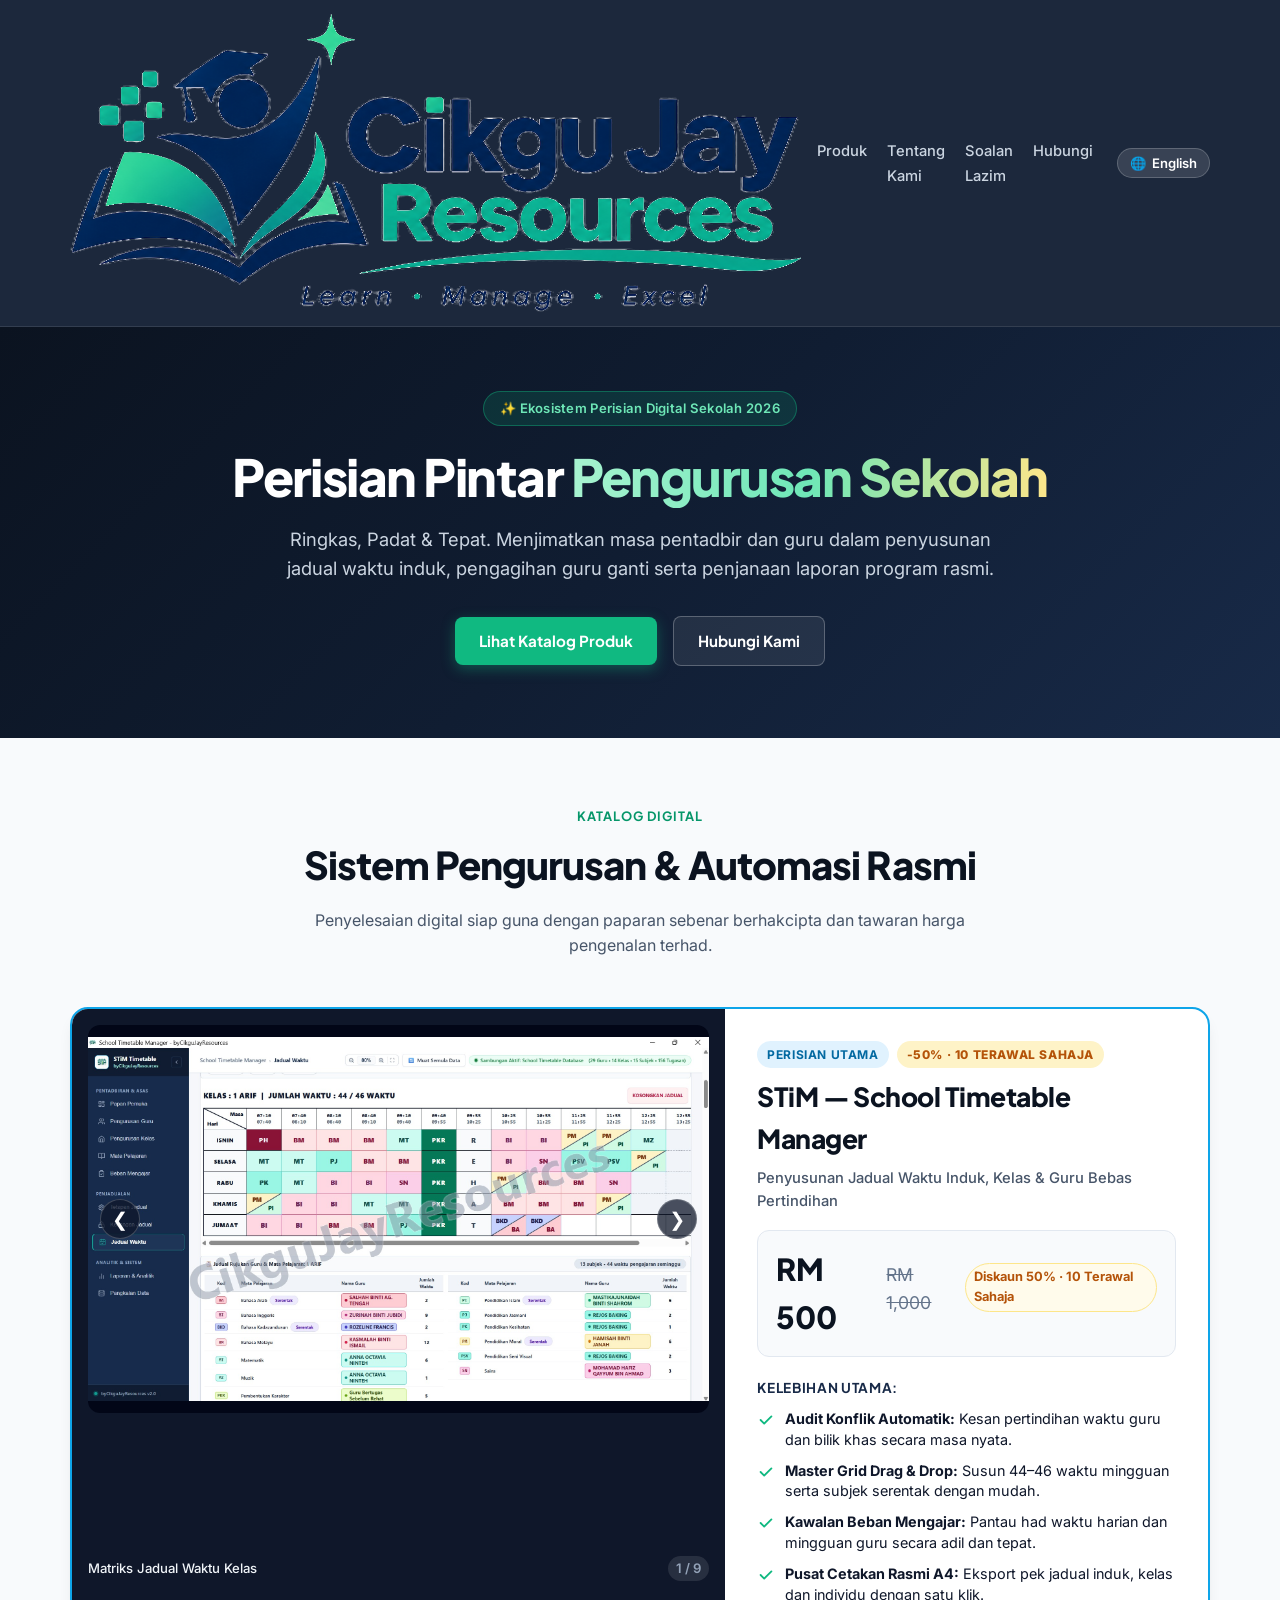
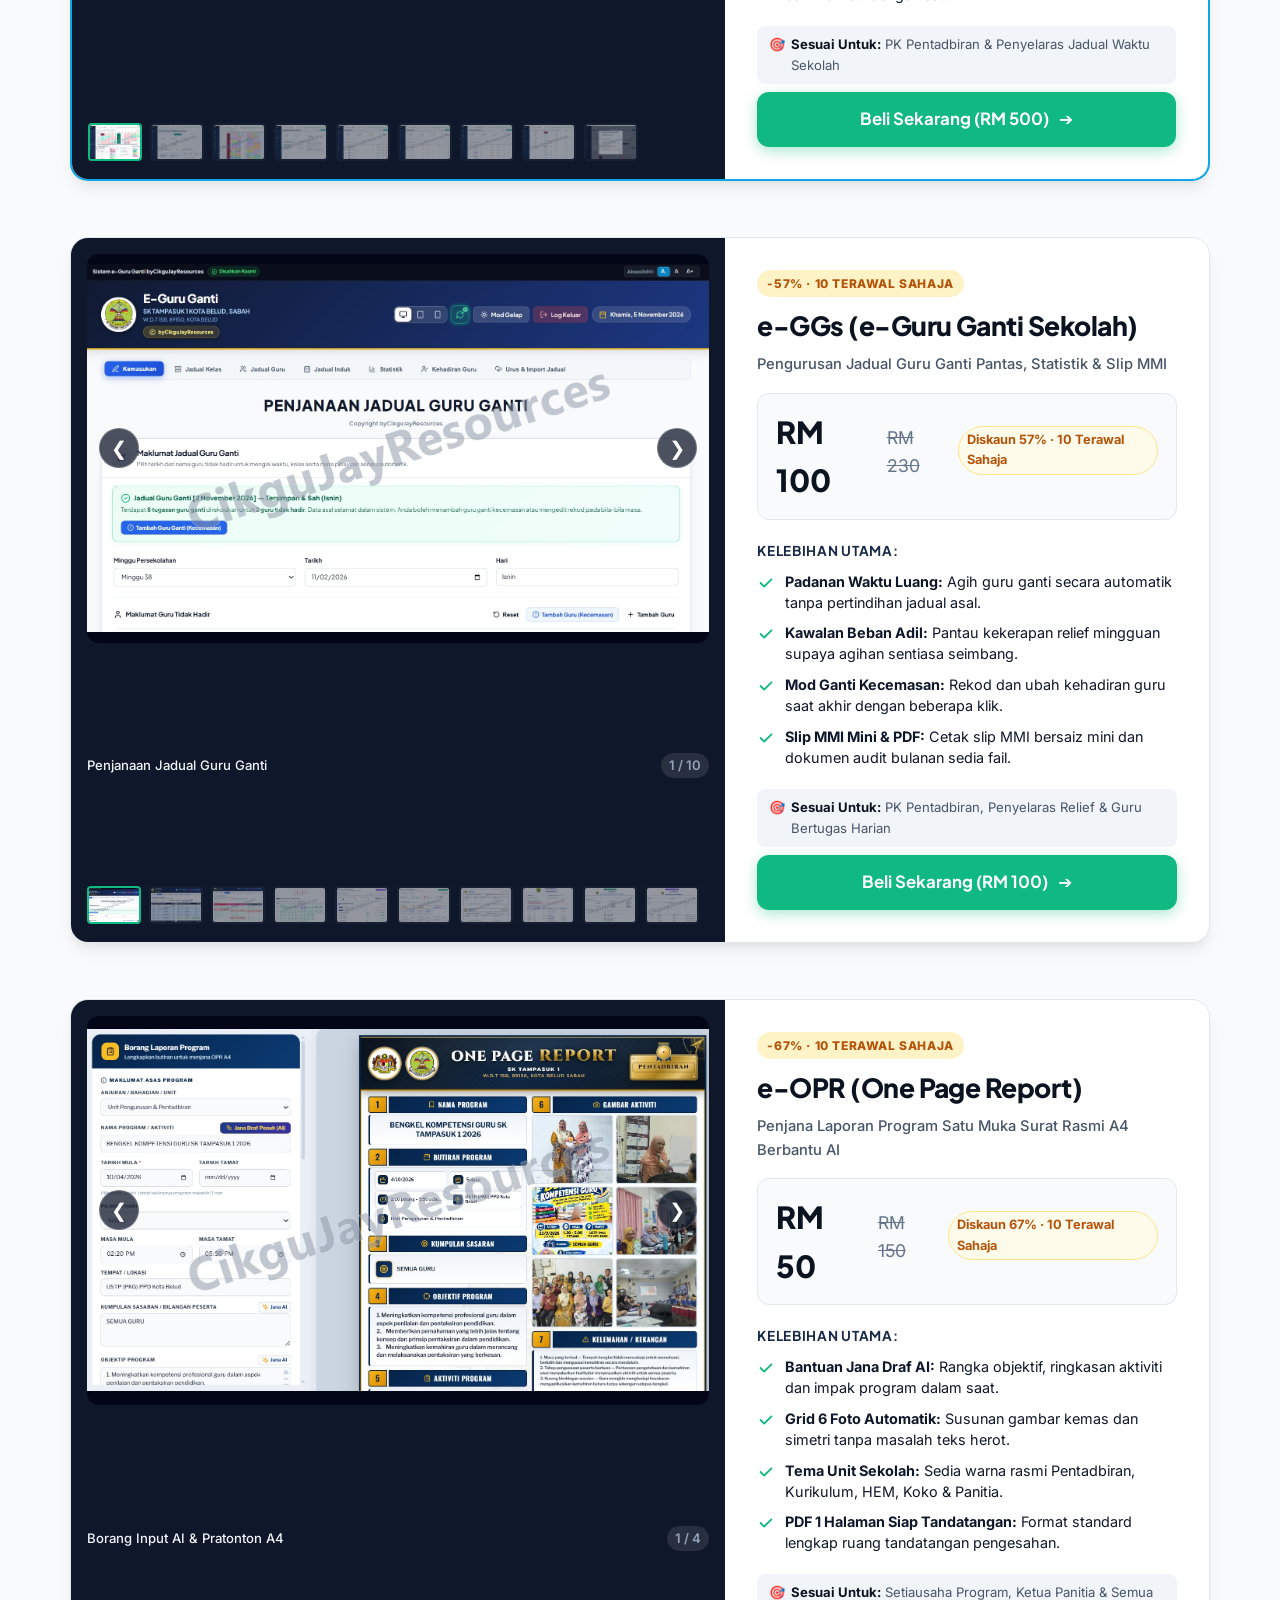
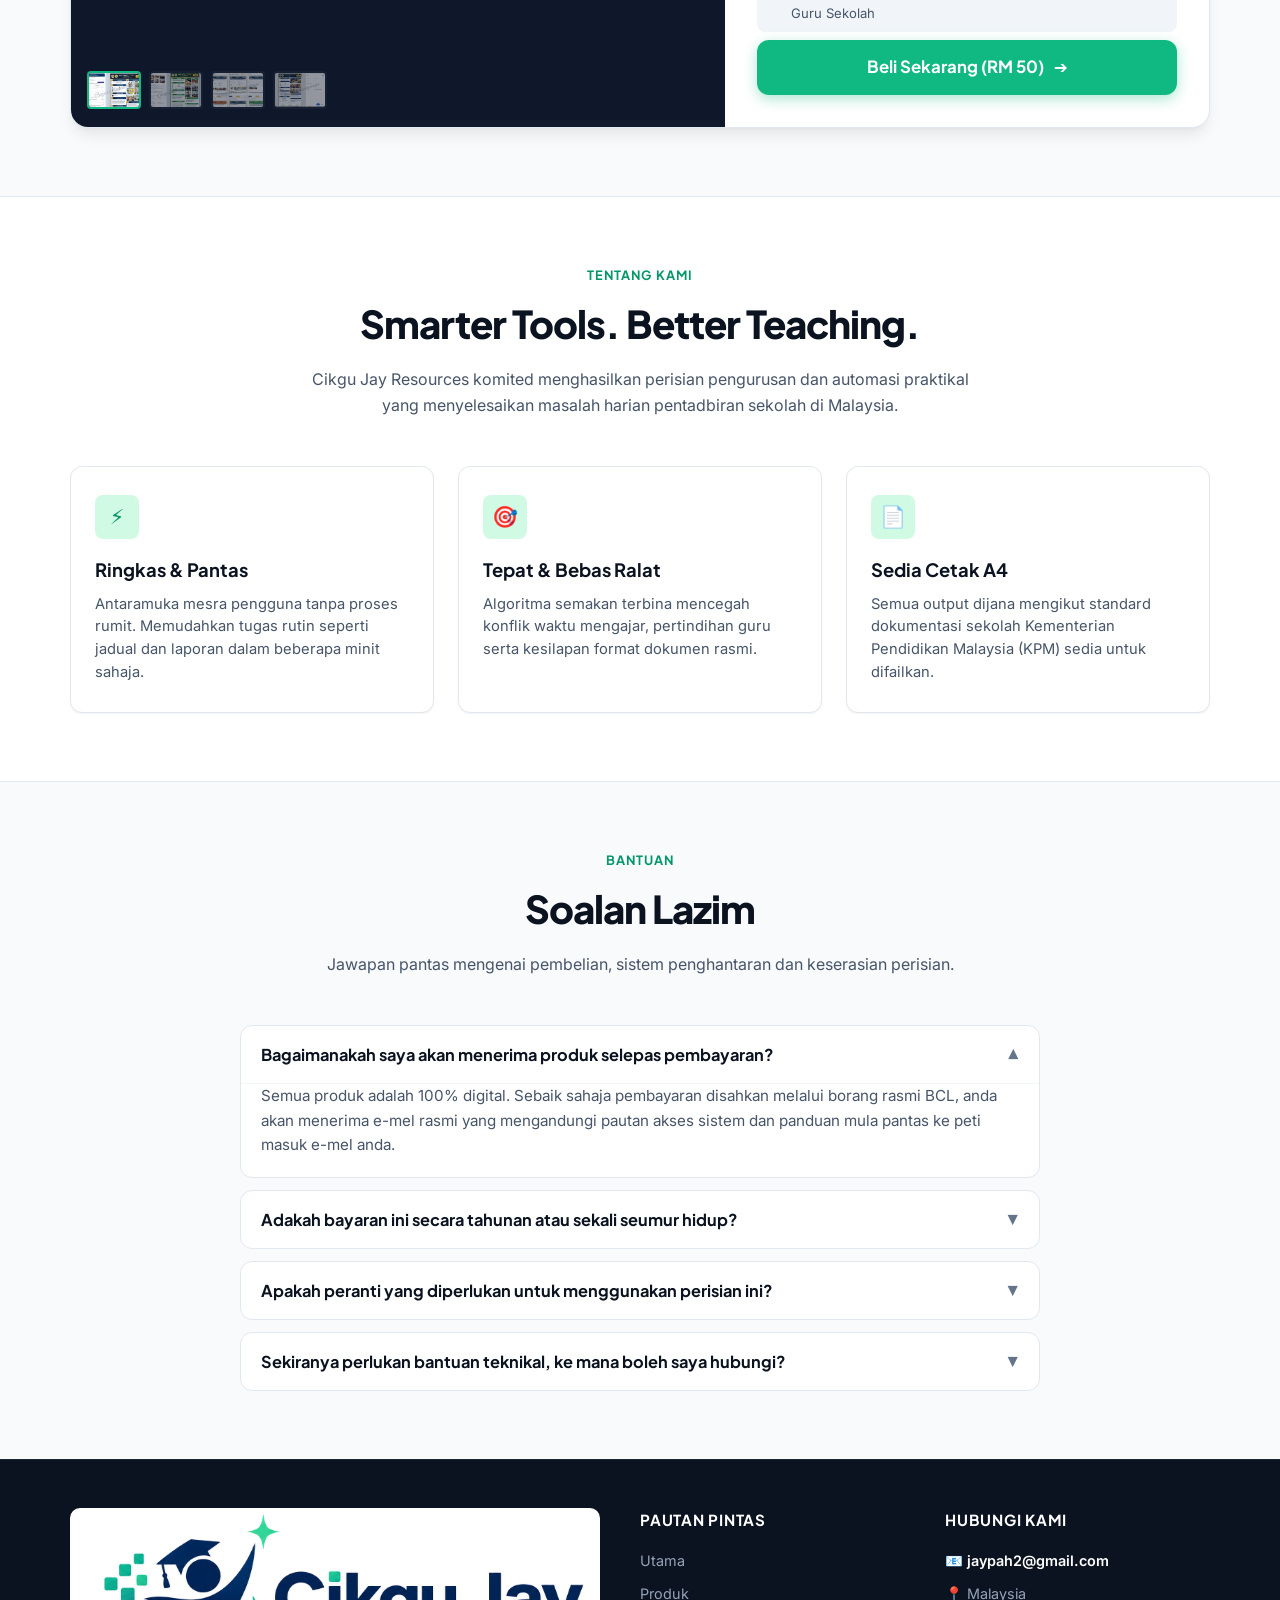
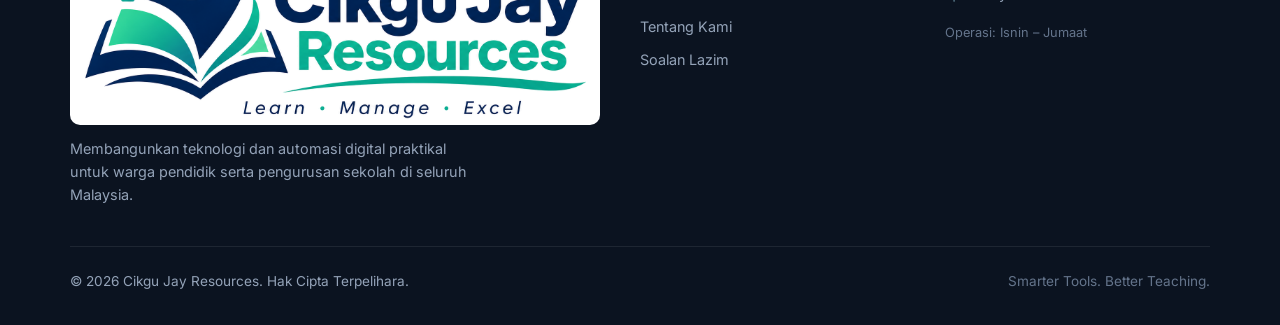
==== commit f907c7ec: "Gunakan Logo Rasmi Cikgu Jay Resources pada Landing Page, favicon, dan Open Graph cover" ====
--- a/google_sites_embed.html
+++ b/google_sites_embed.html
@@ -902,9 +902,8 @@
        ======================================================================== -->
   <header class="cjr-header">
     <div class="container cjr-header__inner">
-      <a href="#hero" class="cjr-brand">
-        <div class="cjr-brand__logo">CJ</div>
-        <span>Cikgu Jay Resources</span>
+      <a href="#hero" class="cjr-brand" aria-label="Cikgu Jay Resources">
+        <img src="https://cikgujayresources.github.io/CikguJayResources/assets/images/logo-official.png" alt="Cikgu Jay Resources" height="46" style="display:block; max-width:100%; object-fit:contain;" />
       </a>
 
       <nav class="cjr-nav">
@@ -1390,8 +1389,9 @@
       <div class="cjr-footer__grid">
         <div>
           <div class="cjr-footer__brand">
-            <div class="cjr-brand__logo" style="width:30px; height:30px; font-size:0.9rem;">CJ</div>
-            <span>Cikgu Jay Resources</span>
+            <div style="background:#FFFFFF; padding:6px 14px; border-radius:10px; display:inline-flex; align-items:center;">
+              <img src="https://cikgujayresources.github.io/CikguJayResources/assets/images/logo-official.png" alt="Cikgu Jay Resources" height="42" style="display:block;" />
+            </div>
           </div>
           <p class="cjr-footer__desc" data-i18n="footerDesc">
             Membangunkan teknologi dan automasi digital praktikal untuk warga pendidik serta pengurusan sekolah di seluruh Malaysia.
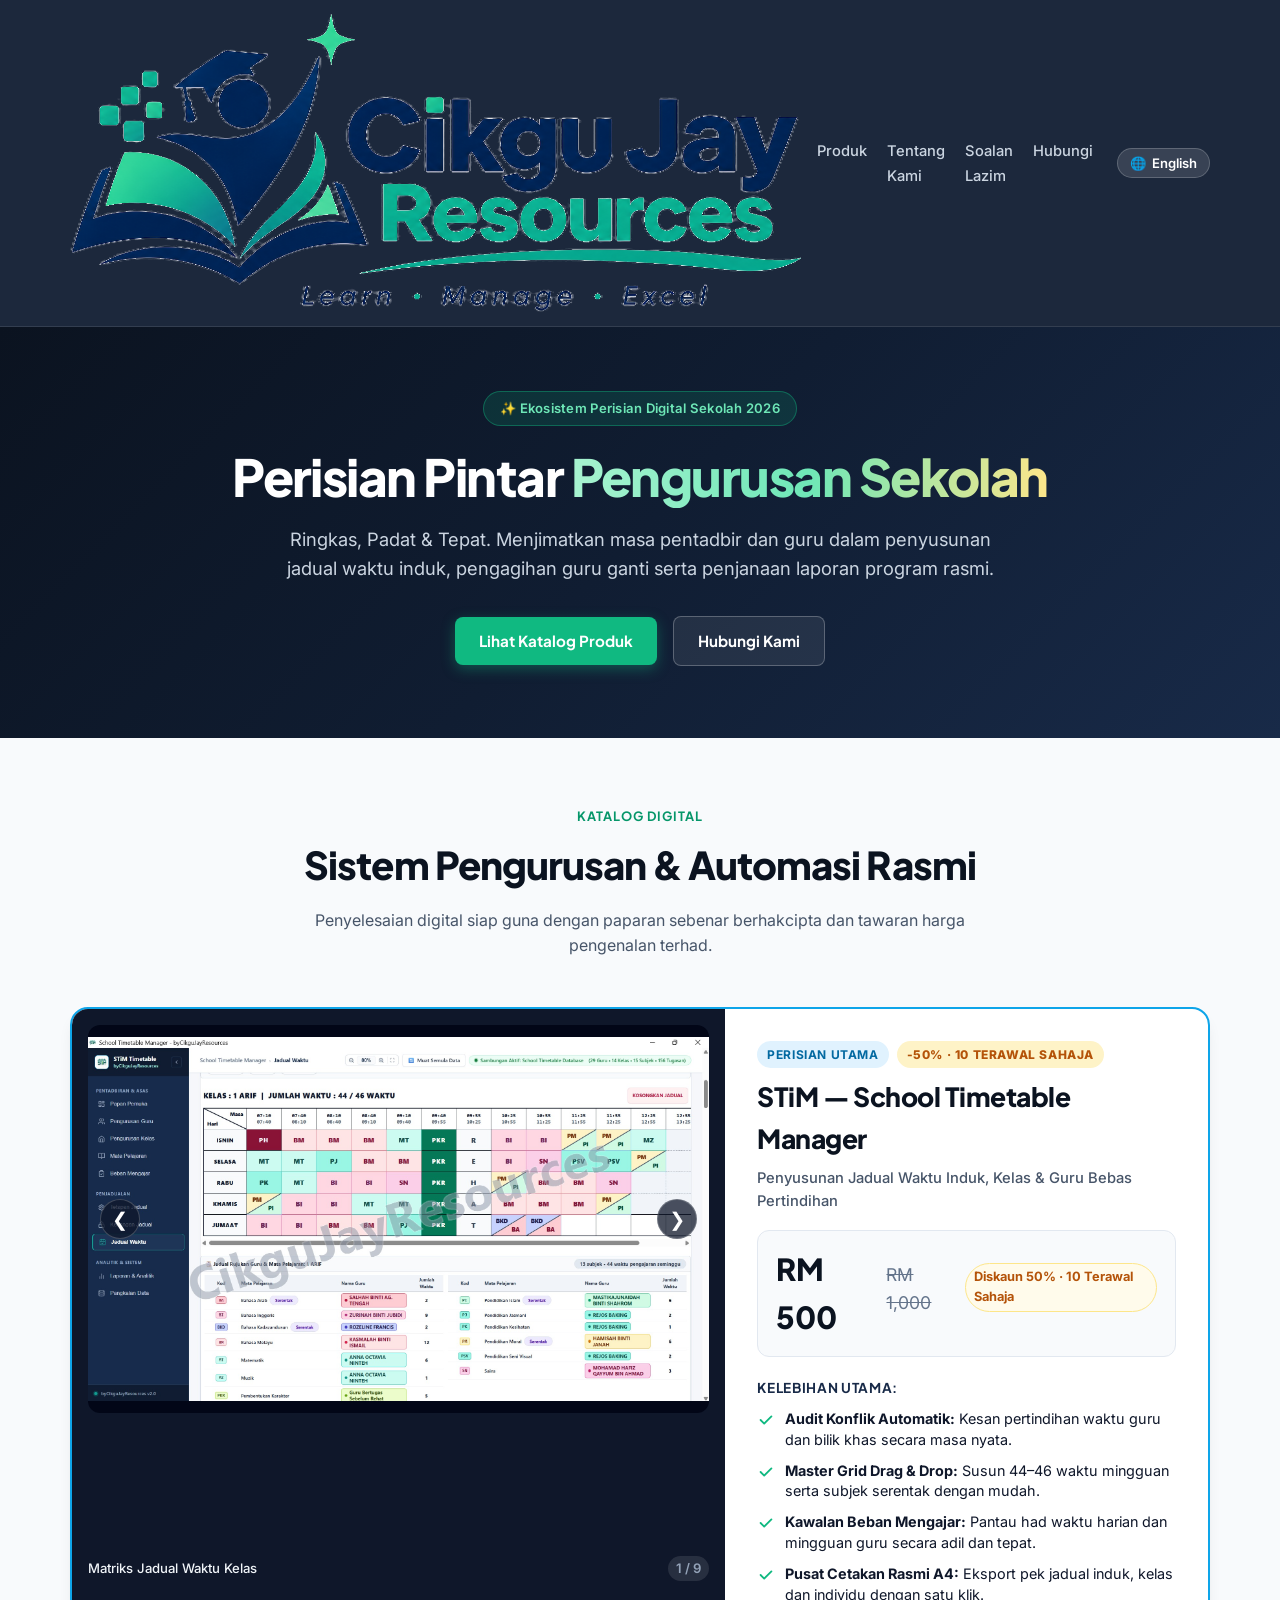
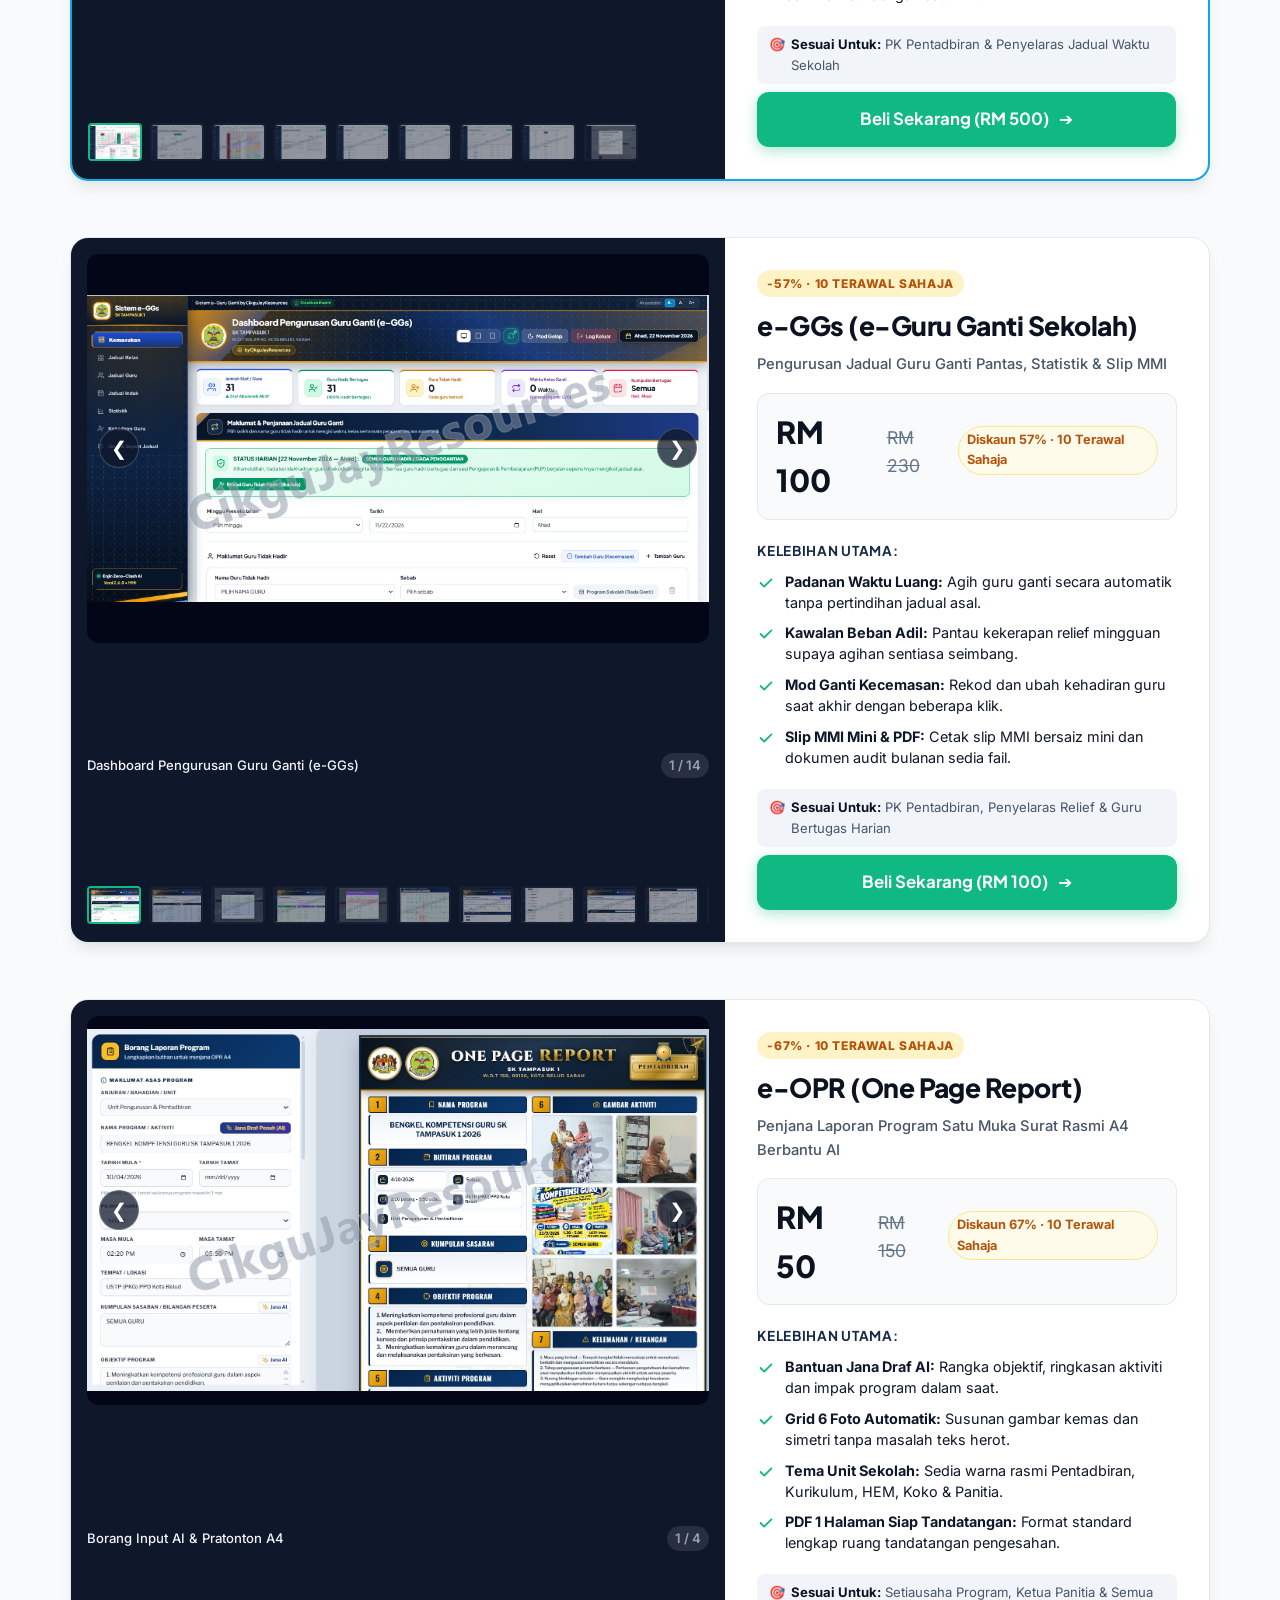
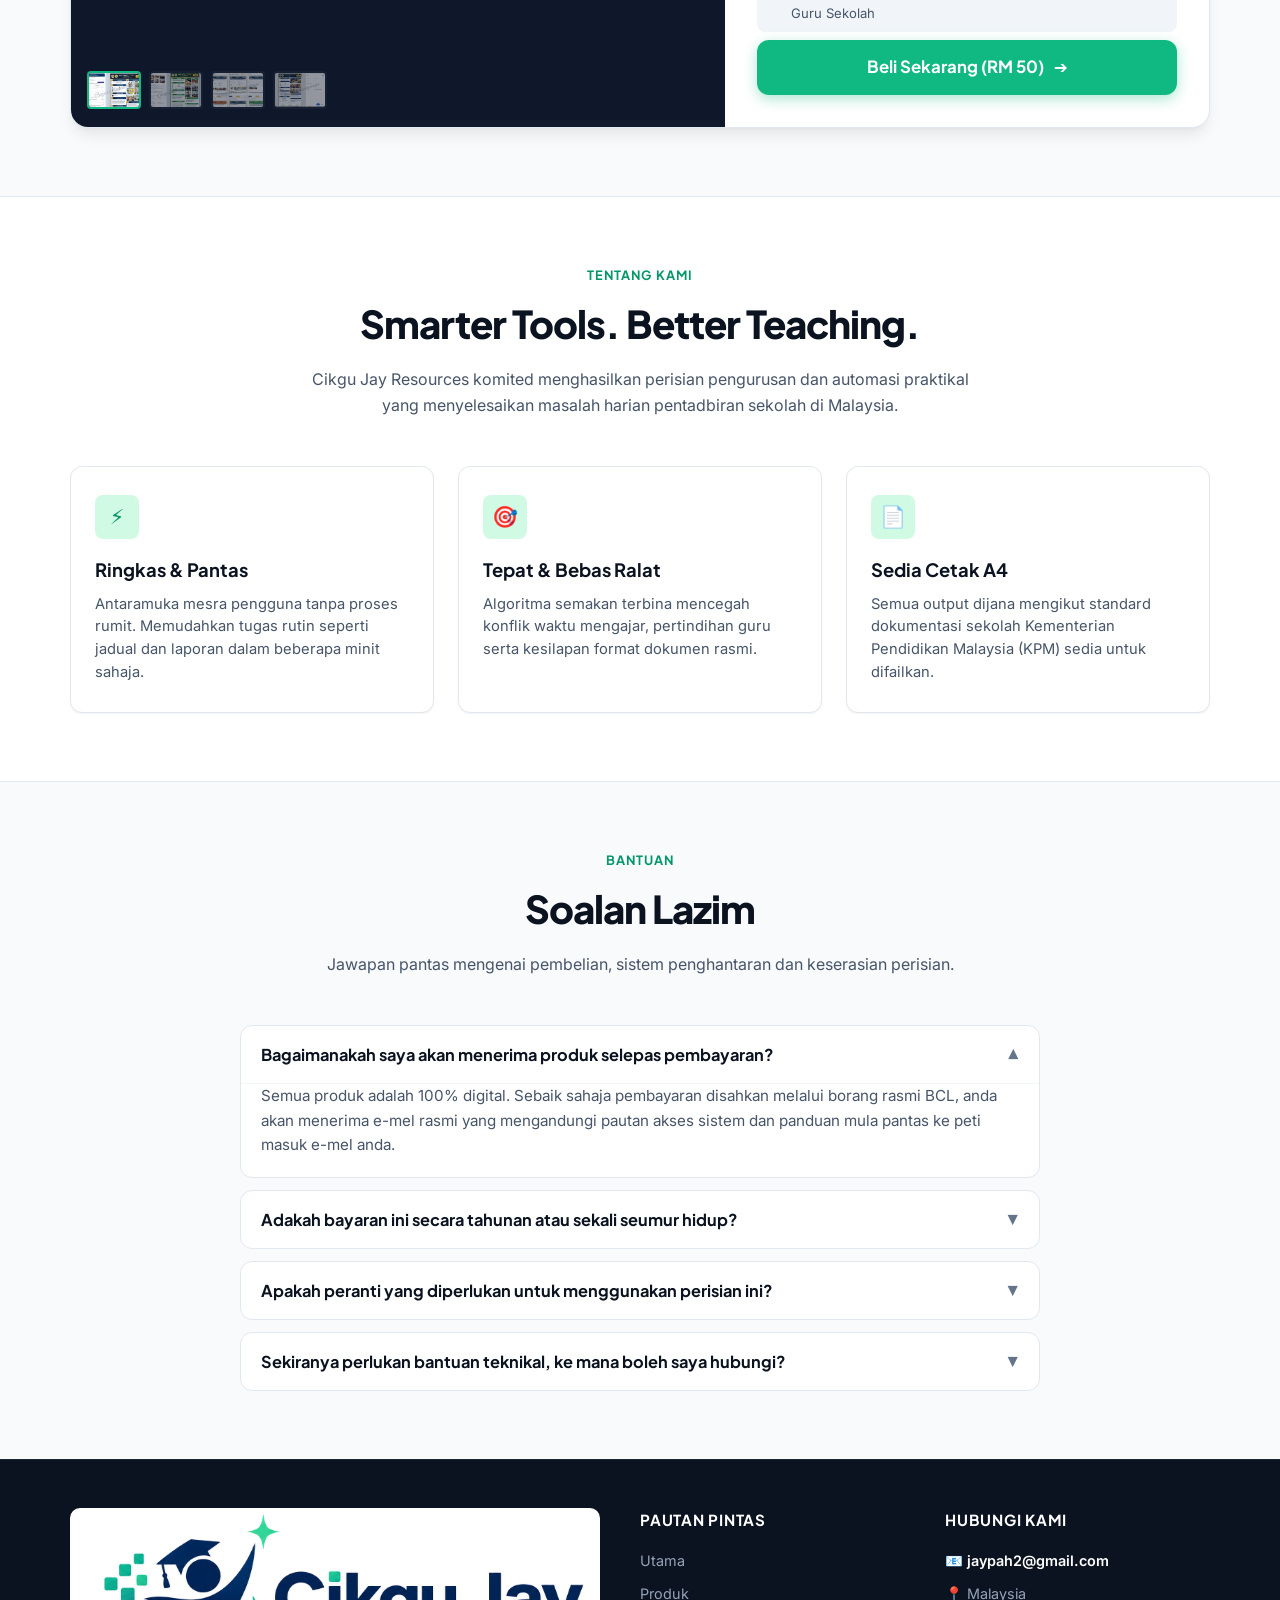
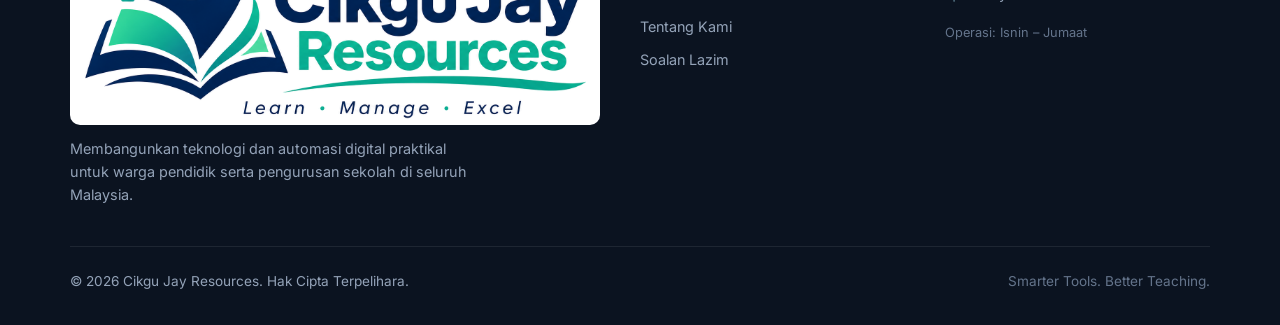
==== commit 45afac20: "Kemas kini 14 paparan baharu e-GGs (e-Guru Ganti Sekolah) dan aktifkan putaran karusel automatik 3 s" ====
--- a/google_sites_embed.html
+++ b/google_sites_embed.html
@@ -1081,44 +1081,56 @@
             <div class="carousel-main">
               <button class="carousel-nav-btn carousel-nav-btn--prev" onclick="prevSlide('eggs')" aria-label="Sebelumnya">❮</button>
               
-              <!-- 10 Slides for e-GGs -->
+              <!-- 14 Slides for e-GGs -->
               <div class="carousel-slide active" onclick="openZoom(this)">
-                <img src="https://cikgujayresources.github.io/CikguJayResources/assets/products/e-guru-ganti/slide-01.jpg" alt="Penjanaan Jadual Guru Ganti" data-caption="Penjanaan Jadual Guru Ganti" />
-              </div>
-              <div class="carousel-slide" onclick="openZoom(this)">
-                <img src="https://cikgujayresources.github.io/CikguJayResources/assets/products/e-guru-ganti/slide-02.jpg" alt="Status Guru Mengikut Kelas" data-caption="Status Guru Mengikut Kelas" />
-              </div>
-              <div class="carousel-slide" onclick="openZoom(this)">
-                <img src="https://cikgujayresources.github.io/CikguJayResources/assets/products/e-guru-ganti/slide-03.jpg" alt="Jadual Persendirian Guru Bertugas" data-caption="Jadual Persendirian Guru Bertugas" />
-              </div>
-              <div class="carousel-slide" onclick="openZoom(this)">
-                <img src="https://cikgujayresources.github.io/CikguJayResources/assets/products/e-guru-ganti/slide-04.jpg" alt="Jadual Keseluruhan & Kalendar" data-caption="Jadual Keseluruhan & Kalendar" />
-              </div>
-              <div class="carousel-slide" onclick="openZoom(this)">
-                <img src="https://cikgujayresources.github.io/CikguJayResources/assets/products/e-guru-ganti/slide-05.jpg" alt="Statistik & Kawalan Beban Mingguan" data-caption="Statistik & Kawalan Beban Mingguan" />
-              </div>
-              <div class="carousel-slide" onclick="openZoom(this)">
-                <img src="https://cikgujayresources.github.io/CikguJayResources/assets/products/e-guru-ganti/slide-06.jpg" alt="Roster Kehadiran Guru Harian" data-caption="Roster Kehadiran Guru Harian" />
-              </div>
-              <div class="carousel-slide" onclick="openZoom(this)">
-                <img src="https://cikgujayresources.github.io/CikguJayResources/assets/products/e-guru-ganti/slide-07.jpg" alt="Cetakan Slip MMI Mini A4" data-caption="Cetakan Slip MMI Mini A4" />
-              </div>
-              <div class="carousel-slide" onclick="openZoom(this)">
-                <img src="https://cikgujayresources.github.io/CikguJayResources/assets/products/e-guru-ganti/slide-08.jpg" alt="Dokumen PDF Jadual Guru Ganti" data-caption="Dokumen PDF Jadual Guru Ganti" />
-              </div>
-              <div class="carousel-slide" onclick="openZoom(this)">
-                <img src="https://cikgujayresources.github.io/CikguJayResources/assets/products/e-guru-ganti/slide-09.jpg" alt="Penyata Harian Kehadiran PDF" data-caption="Penyata Harian Kehadiran PDF" />
-              </div>
-              <div class="carousel-slide" onclick="openZoom(this)">
-                <img src="https://cikgujayresources.github.io/CikguJayResources/assets/products/e-guru-ganti/slide-10.jpg" alt="Laporan Bulanan Guru Ganti PDF" data-caption="Laporan Bulanan Guru Ganti PDF" />
-              </div>
-
-              <button class="carousel-nav-btn carousel-nav-btn--next" onclick="nextSlide('eggs')" aria-label="Seterusnya">❯</button>
+                <img src="https://cikgujayresources.github.io/CikguJayResources/assets/products/e-guru-ganti/slide-01.jpg" alt="Dashboard Pengurusan Guru Ganti (e-GGs)" data-caption="Dashboard Pengurusan Guru Ganti (e-GGs)" />
+              </div>
+              <div class="carousel-slide" onclick="openZoom(this)">
+                <img src="https://cikgujayresources.github.io/CikguJayResources/assets/products/e-guru-ganti/slide-02.jpg" alt="Jadual Kelas — Status Guru" data-caption="Jadual Kelas — Status Guru" />
+              </div>
+              <div class="carousel-slide" onclick="openZoom(this)">
+                <img src="https://cikgujayresources.github.io/CikguJayResources/assets/products/e-guru-ganti/slide-03.jpg" alt="Jadual Waktu Kelas & Ganti" data-caption="Jadual Waktu Kelas & Ganti" />
+              </div>
+              <div class="carousel-slide" onclick="openZoom(this)">
+                <img src="https://cikgujayresources.github.io/CikguJayResources/assets/products/e-guru-ganti/slide-04.jpg" alt="Jadual Persendirian Guru" data-caption="Jadual Persendirian Guru" />
+              </div>
+              <div class="carousel-slide" onclick="openZoom(this)">
+                <img src="https://cikgujayresources.github.io/CikguJayResources/assets/products/e-guru-ganti/slide-05.jpg" alt="Jadual Guru Bertugas & Tugasan Pengganti" data-caption="Jadual Guru Bertugas & Tugasan Pengganti" />
+              </div>
+              <div class="carousel-slide" onclick="openZoom(this)">
+                <img src="https://cikgujayresources.github.io/CikguJayResources/assets/products/e-guru-ganti/slide-06.jpg" alt="Jadual Keseluruhan Sekolah (Master Grid Relief)" data-caption="Jadual Keseluruhan Sekolah (Master Grid Relief)" />
+              </div>
+              <div class="carousel-slide" onclick="openZoom(this)">
+                <img src="https://cikgujayresources.github.io/CikguJayResources/assets/products/e-guru-ganti/slide-07.jpg" alt="Statistik & Laporan Penggantian" data-caption="Statistik & Laporan Penggantian" />
+              </div>
+              <div class="carousel-slide" onclick="openZoom(this)">
+                <img src="https://cikgujayresources.github.io/CikguJayResources/assets/products/e-guru-ganti/slide-08.jpg" alt="Beban Tugasan Guru Ganti Mingguan" data-caption="Beban Tugasan Guru Ganti Mingguan" />
+              </div>
+              <div class="carousel-slide" onclick="openZoom(this)">
+                <img src="https://cikgujayresources.github.io/CikguJayResources/assets/products/e-guru-ganti/slide-09.jpg" alt="Rekod & Status Kehadiran Guru" data-caption="Rekod & Status Kehadiran Guru" />
+              </div>
+              <div class="carousel-slide" onclick="openZoom(this)">
+                <img src="https://cikgujayresources.github.io/CikguJayResources/assets/products/e-guru-ganti/slide-10.jpg" alt="Roster Status Kehadiran Guru Harian" data-caption="Roster Status Kehadiran Guru Harian" />
+              </div>
+              <div class="carousel-slide" onclick="openZoom(this)">
+                <img src="https://cikgujayresources.github.io/CikguJayResources/assets/products/e-guru-ganti/slide-11.jpg" alt="Dokumen PDF Jadual Guru Ganti Rasmi" data-caption="Dokumen PDF Jadual Guru Ganti Rasmi" />
+              </div>
+              <div class="carousel-slide" onclick="openZoom(this)">
+                <img src="https://cikgujayresources.github.io/CikguJayResources/assets/products/e-guru-ganti/slide-12.jpg" alt="Laporan Bulanan Guru Ganti (PDF)" data-caption="Laporan Bulanan Guru Ganti (PDF)" />
+              </div>
+              <div class="carousel-slide" onclick="openZoom(this)">
+                <img src="https://cikgujayresources.github.io/CikguJayResources/assets/products/e-guru-ganti/slide-13.jpg" alt="Penyata Harian Kehadiran & Guru Ganti (PDF)" data-caption="Penyata Harian Kehadiran & Guru Ganti (PDF)" />
+              </div>
+              <div class="carousel-slide" onclick="openZoom(this)">
+                <img src="https://cikgujayresources.github.io/CikguJayResources/assets/products/e-guru-ganti/slide-14.jpg" alt="Slip Guru Ganti MMI Mini A4 (3-4 Slip Sehelai)" data-caption="Slip Guru Ganti MMI Mini A4 (3-4 Slip Sehelai)" />
+              </div>
+
+                            <button class="carousel-nav-btn carousel-nav-btn--next" onclick="nextSlide('eggs')" aria-label="Seterusnya">❯</button>
             </div>
 
             <div class="carousel-meta">
-              <span class="carousel-caption" id="caption-eggs">Penjanaan Jadual Guru Ganti</span>
-              <span class="carousel-counter" id="counter-eggs">1 / 10</span>
+              <span class="carousel-caption" id="caption-eggs">Dashboard Pengurusan Guru Ganti (e-GGs)</span>
+              <span class="carousel-counter" id="counter-eggs">1 / 14</span>
             </div>
 
             <!-- Thumbnail strip -->
@@ -1133,6 +1145,10 @@
               <div class="carousel-thumb" onclick="gotoSlide('eggs', 7)"><img src="https://cikgujayresources.github.io/CikguJayResources/assets/products/e-guru-ganti/slide-08.jpg" /></div>
               <div class="carousel-thumb" onclick="gotoSlide('eggs', 8)"><img src="https://cikgujayresources.github.io/CikguJayResources/assets/products/e-guru-ganti/slide-09.jpg" /></div>
               <div class="carousel-thumb" onclick="gotoSlide('eggs', 9)"><img src="https://cikgujayresources.github.io/CikguJayResources/assets/products/e-guru-ganti/slide-10.jpg" /></div>
+              <div class="carousel-thumb" onclick="gotoSlide('eggs', 10)"><img src="https://cikgujayresources.github.io/CikguJayResources/assets/products/e-guru-ganti/slide-11.jpg" /></div>
+              <div class="carousel-thumb" onclick="gotoSlide('eggs', 11)"><img src="https://cikgujayresources.github.io/CikguJayResources/assets/products/e-guru-ganti/slide-12.jpg" /></div>
+              <div class="carousel-thumb" onclick="gotoSlide('eggs', 12)"><img src="https://cikgujayresources.github.io/CikguJayResources/assets/products/e-guru-ganti/slide-13.jpg" /></div>
+              <div class="carousel-thumb" onclick="gotoSlide('eggs', 13)"><img src="https://cikgujayresources.github.io/CikguJayResources/assets/products/e-guru-ganti/slide-14.jpg" /></div>
             </div>
           </div>
 
@@ -1443,7 +1459,7 @@
     /* Carousel state */
     const carouselState = {
       stim: { current: 0, total: 9 },
-      eggs: { current: 0, total: 10 },
+      eggs: { current: 0, total: 14 },
       eopr: { current: 0, total: 4 }
     };
 
@@ -1475,22 +1491,50 @@
       }
     }
 
+    /* Autoplay 3-second loop for all carousels */
+    const AUTOPLAY_INTERVAL = 3000;
+    let autoplayTimer = null;
+
+    function runAutoplay() {
+      const modal = document.getElementById('zoomModal');
+      if (modal && modal.classList.contains('active')) return;
+
+      ['stim', 'eggs', 'eopr'].forEach(function(prodKey) {
+        const card = document.getElementById('prod-' + prodKey);
+        if (!card || card.matches(':hover')) return;
+        const state = carouselState[prodKey];
+        if (!state || state.total <= 1) return;
+        state.current = (state.current + 1) % state.total;
+        updateCarouselView(prodKey);
+      });
+    }
+
+    function resetAutoplay() {
+      if (autoplayTimer) clearInterval(autoplayTimer);
+      autoplayTimer = setInterval(runAutoplay, AUTOPLAY_INTERVAL);
+    }
+
     function nextSlide(prodKey) {
       const state = carouselState[prodKey];
       state.current = (state.current + 1) % state.total;
       updateCarouselView(prodKey);
+      resetAutoplay();
     }
 
     function prevSlide(prodKey) {
       const state = carouselState[prodKey];
       state.current = (state.current - 1 + state.total) % state.total;
       updateCarouselView(prodKey);
+      resetAutoplay();
     }
 
     function gotoSlide(prodKey, idx) {
       carouselState[prodKey].current = idx;
       updateCarouselView(prodKey);
-    }
+      resetAutoplay();
+    }
+
+    resetAutoplay();
 
     /* FAQ accordion */
     function toggleFaq(btn) {
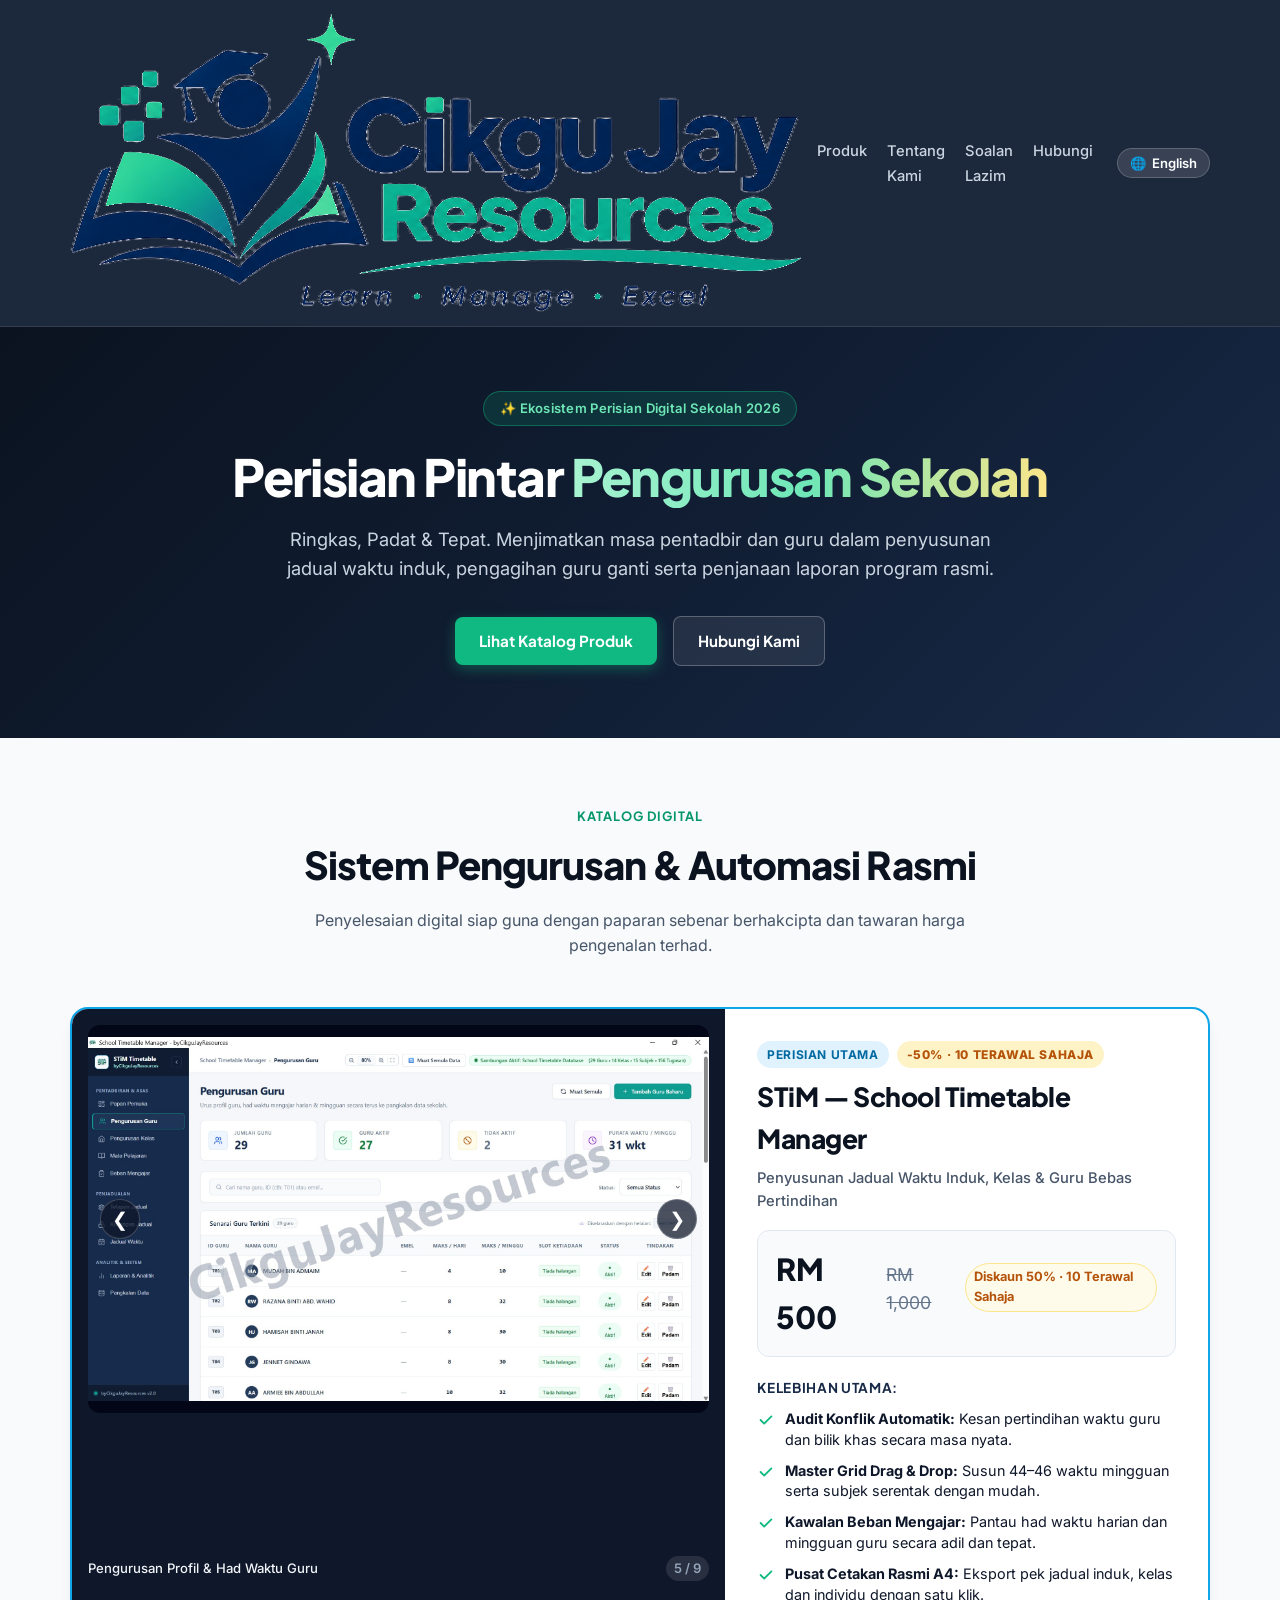
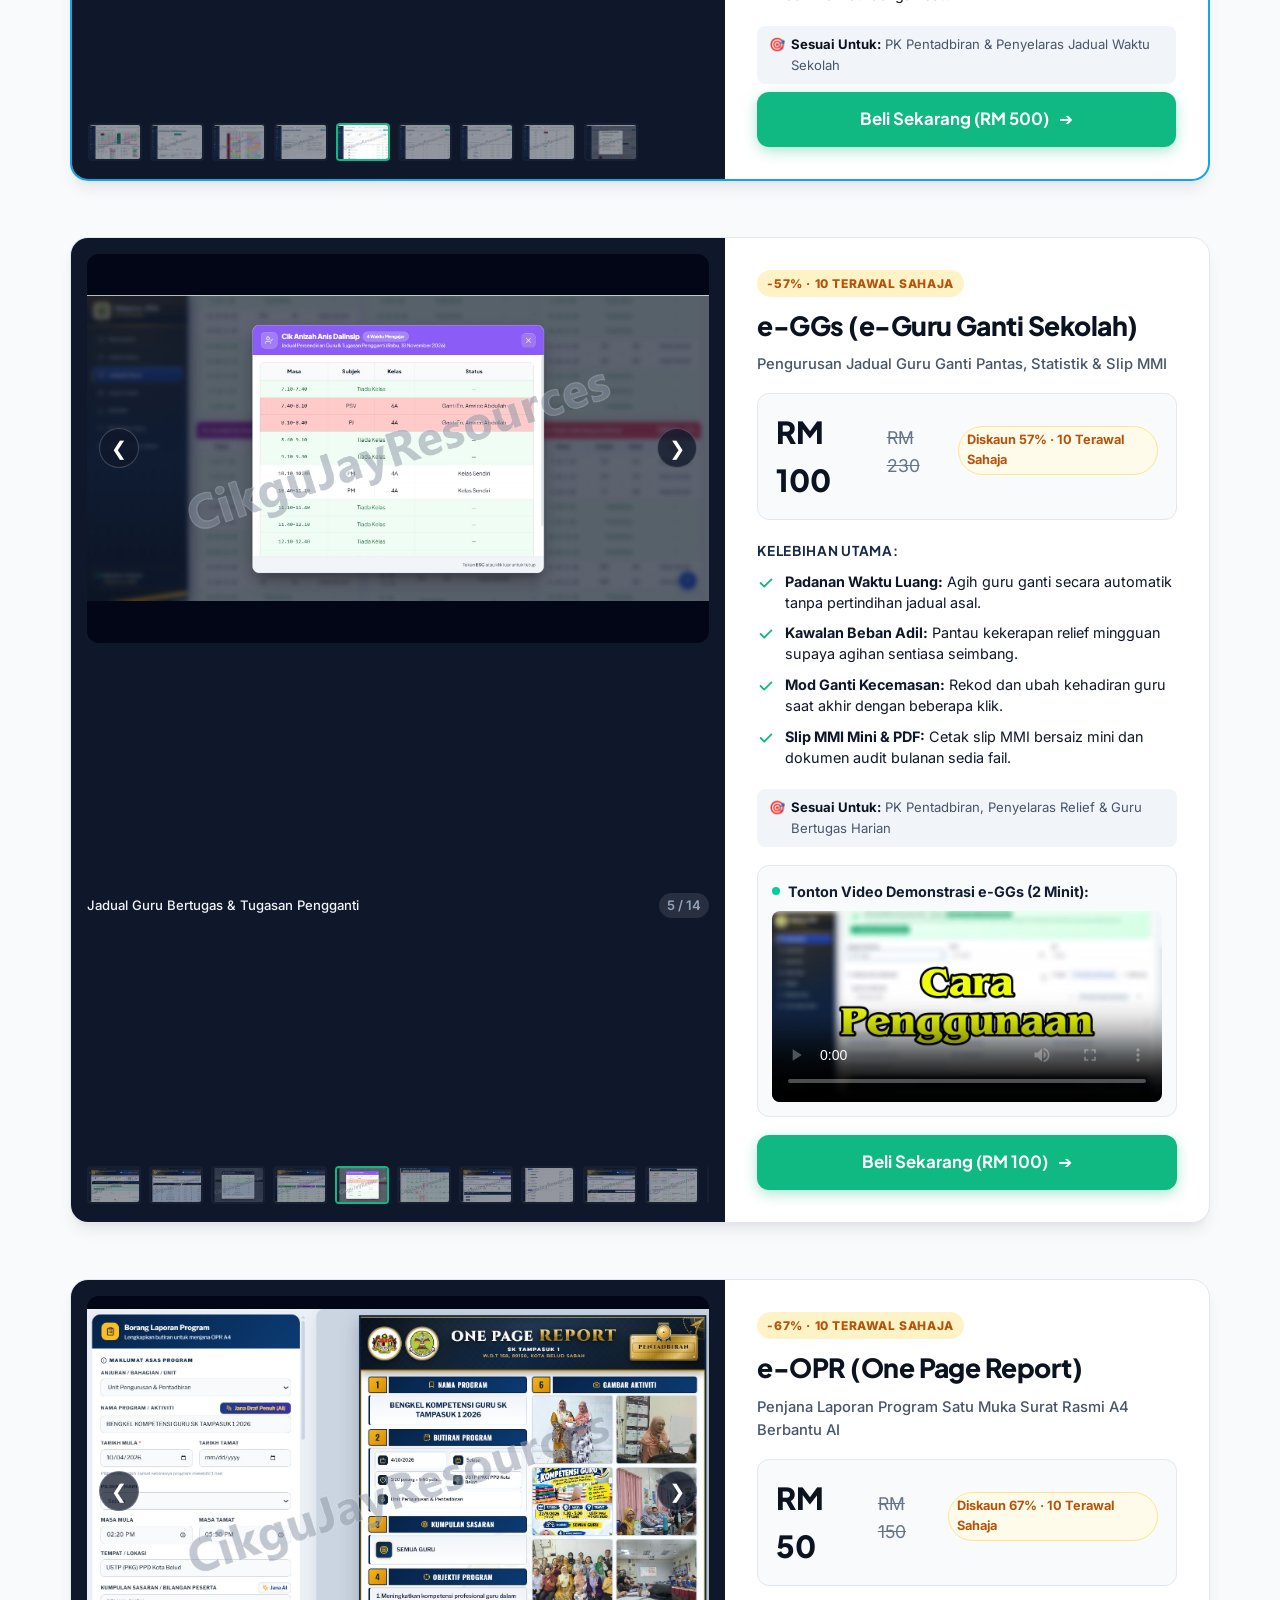
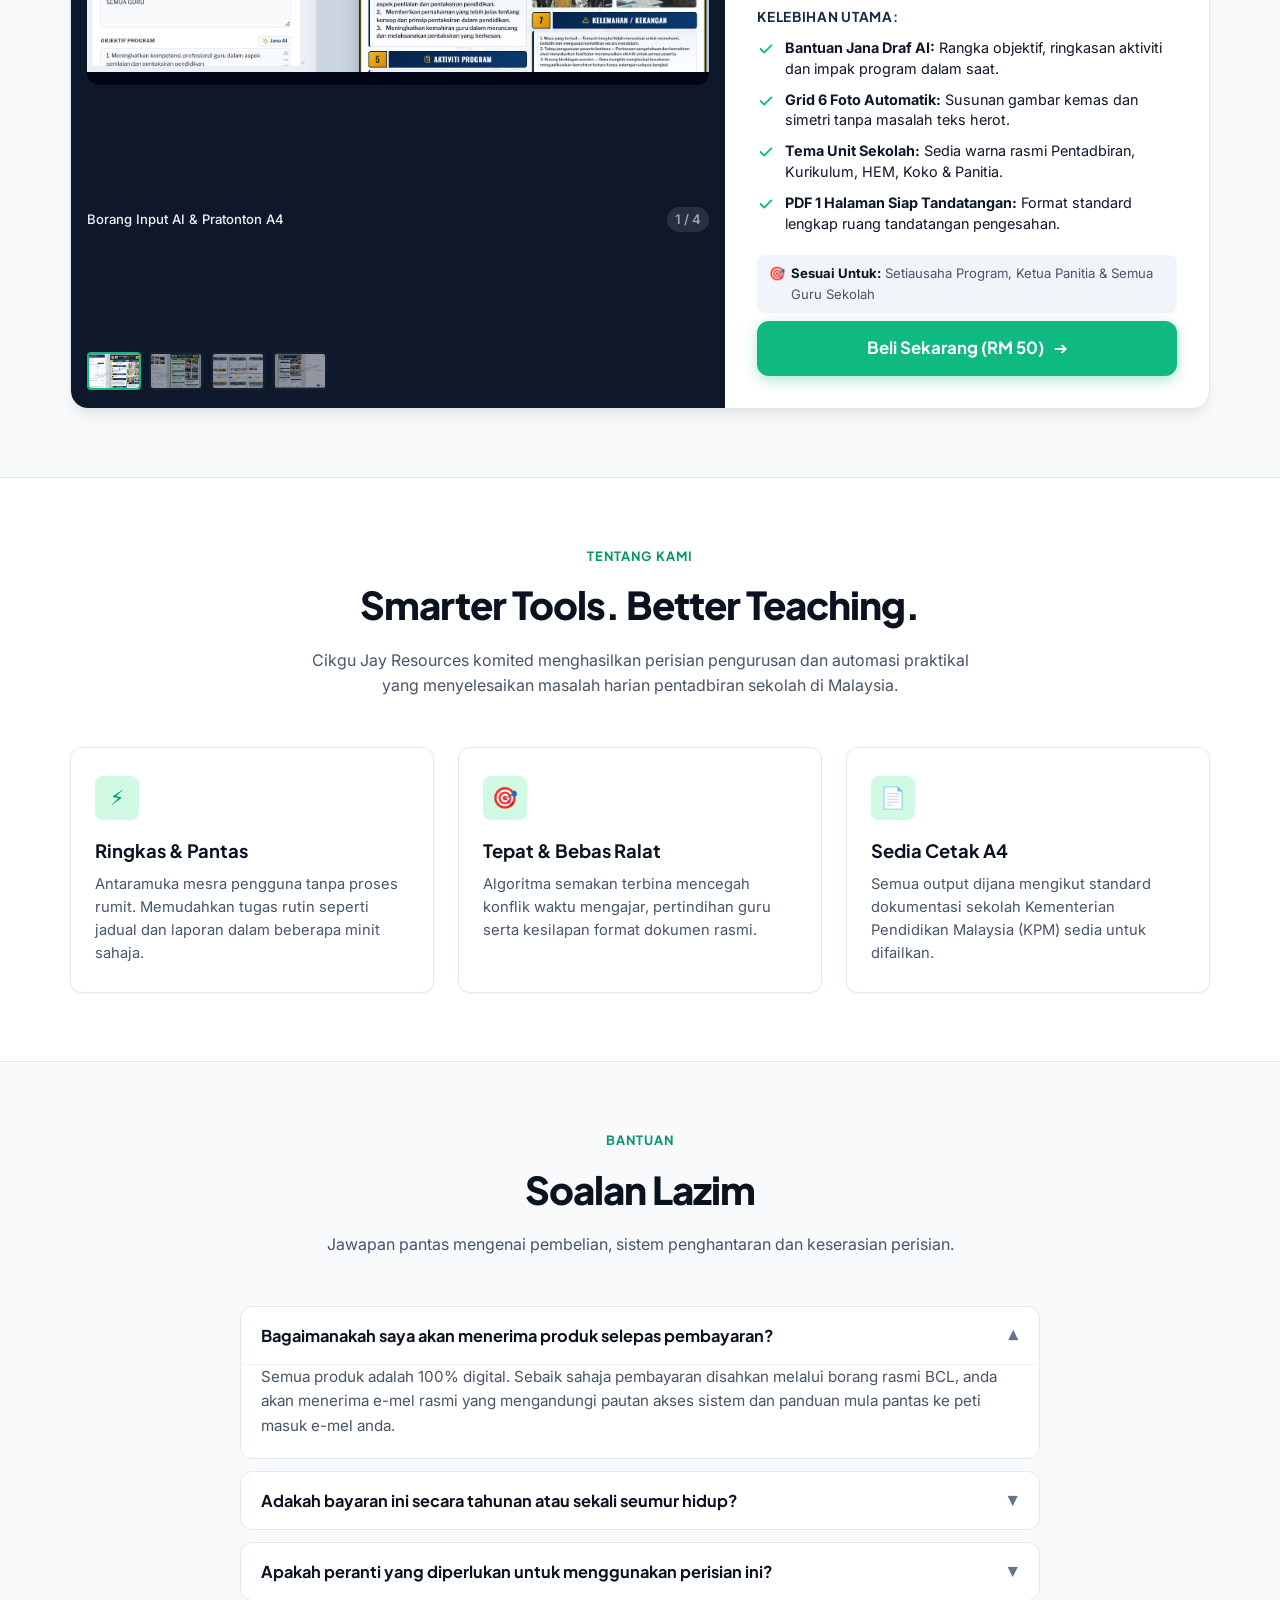
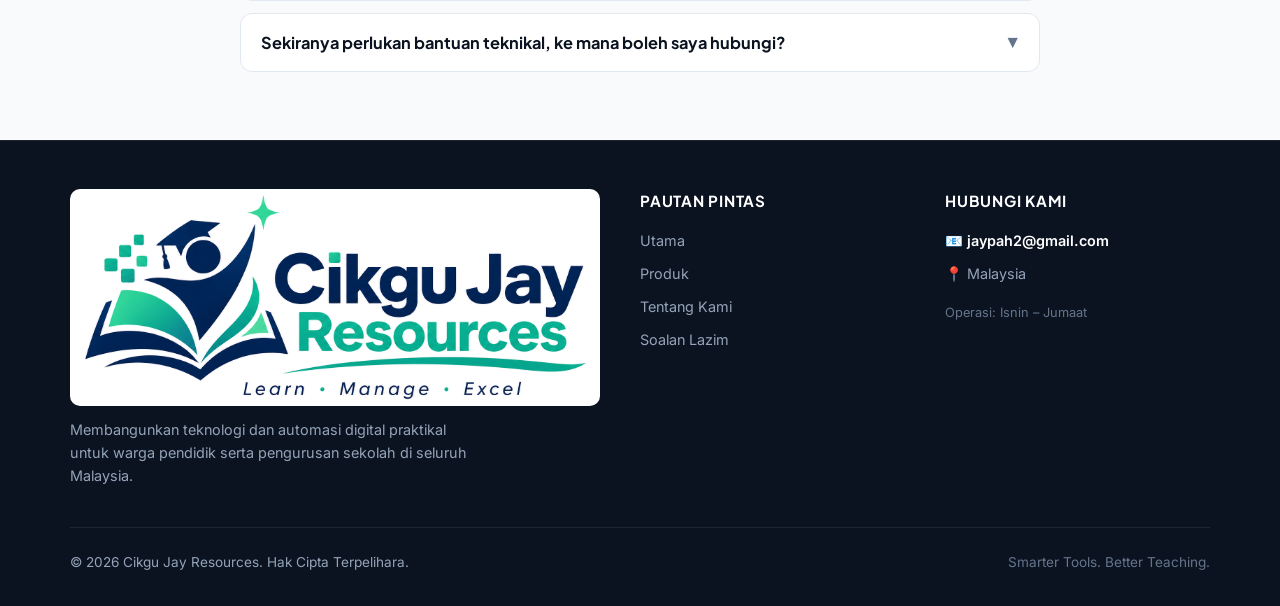
==== commit a1f1e565: "Tambah video demonstrasi rasmi e-GGs (2 minit Full HD) pada landing page dan butiran produk" ====
--- a/google_sites_embed.html
+++ b/google_sites_embed.html
@@ -1194,6 +1194,20 @@
               <div class="target-user">
                 <span>🎯</span>
                 <span data-i18n="eggsTarget"><strong>Sesuai Untuk:</strong> PK Pentadbiran, Penyelaras Relief & Guru Bertugas Harian</span>
+              </div>
+
+              <!-- Video Walkthrough Embed -->
+              <div style="margin: 18px 0; padding: 14px; background: #F8FAFC; border-radius: 12px; border: 1px solid #E2E8F0;">
+                <div style="display: flex; align-items: center; gap: 8px; margin-bottom: 8px;">
+                  <span style="display: inline-block; width: 8px; height: 8px; border-radius: 50%; background: #00D09C;"></span>
+                  <strong style="font-size: 0.9rem; color: #101D32;">Tonton Video Demonstrasi e-GGs (2 Minit):</strong>
+                </div>
+                <div style="border-radius: 8px; overflow: hidden; background: #0B1526; aspect-ratio: 1920/944;">
+                  <video controls preload="metadata" poster="https://cikgujayresources.github.io/CikguJayResources/assets/videos/eggs-video-poster.jpg" playsinline style="width: 100%; height: 100%; object-fit: cover; display: block;">
+                    <source src="https://cikgujayresources.github.io/CikguJayResources/assets/videos/eggs-preview.mp4" type="video/mp4">
+                    Pelayar anda tidak menyokong format video HTML5.
+                  </video>
+                </div>
               </div>
 
               <div class="cta-area">
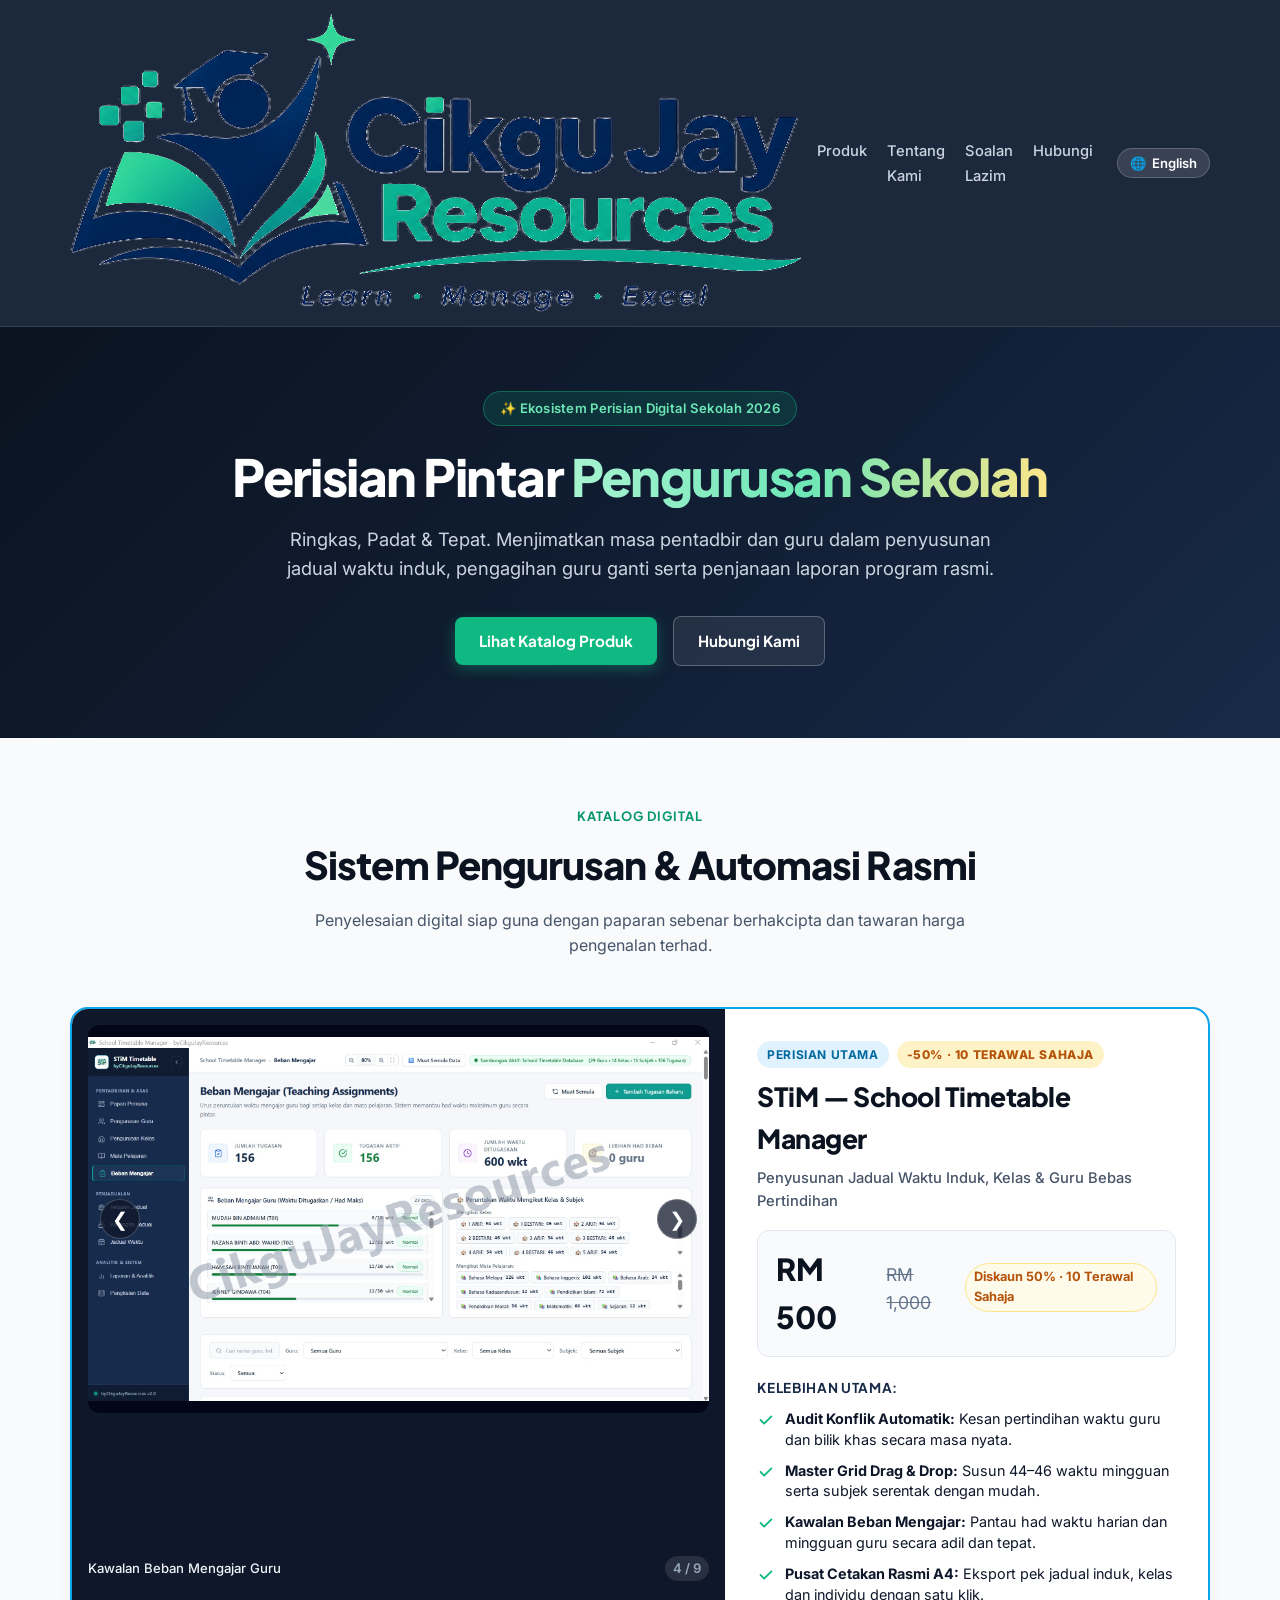
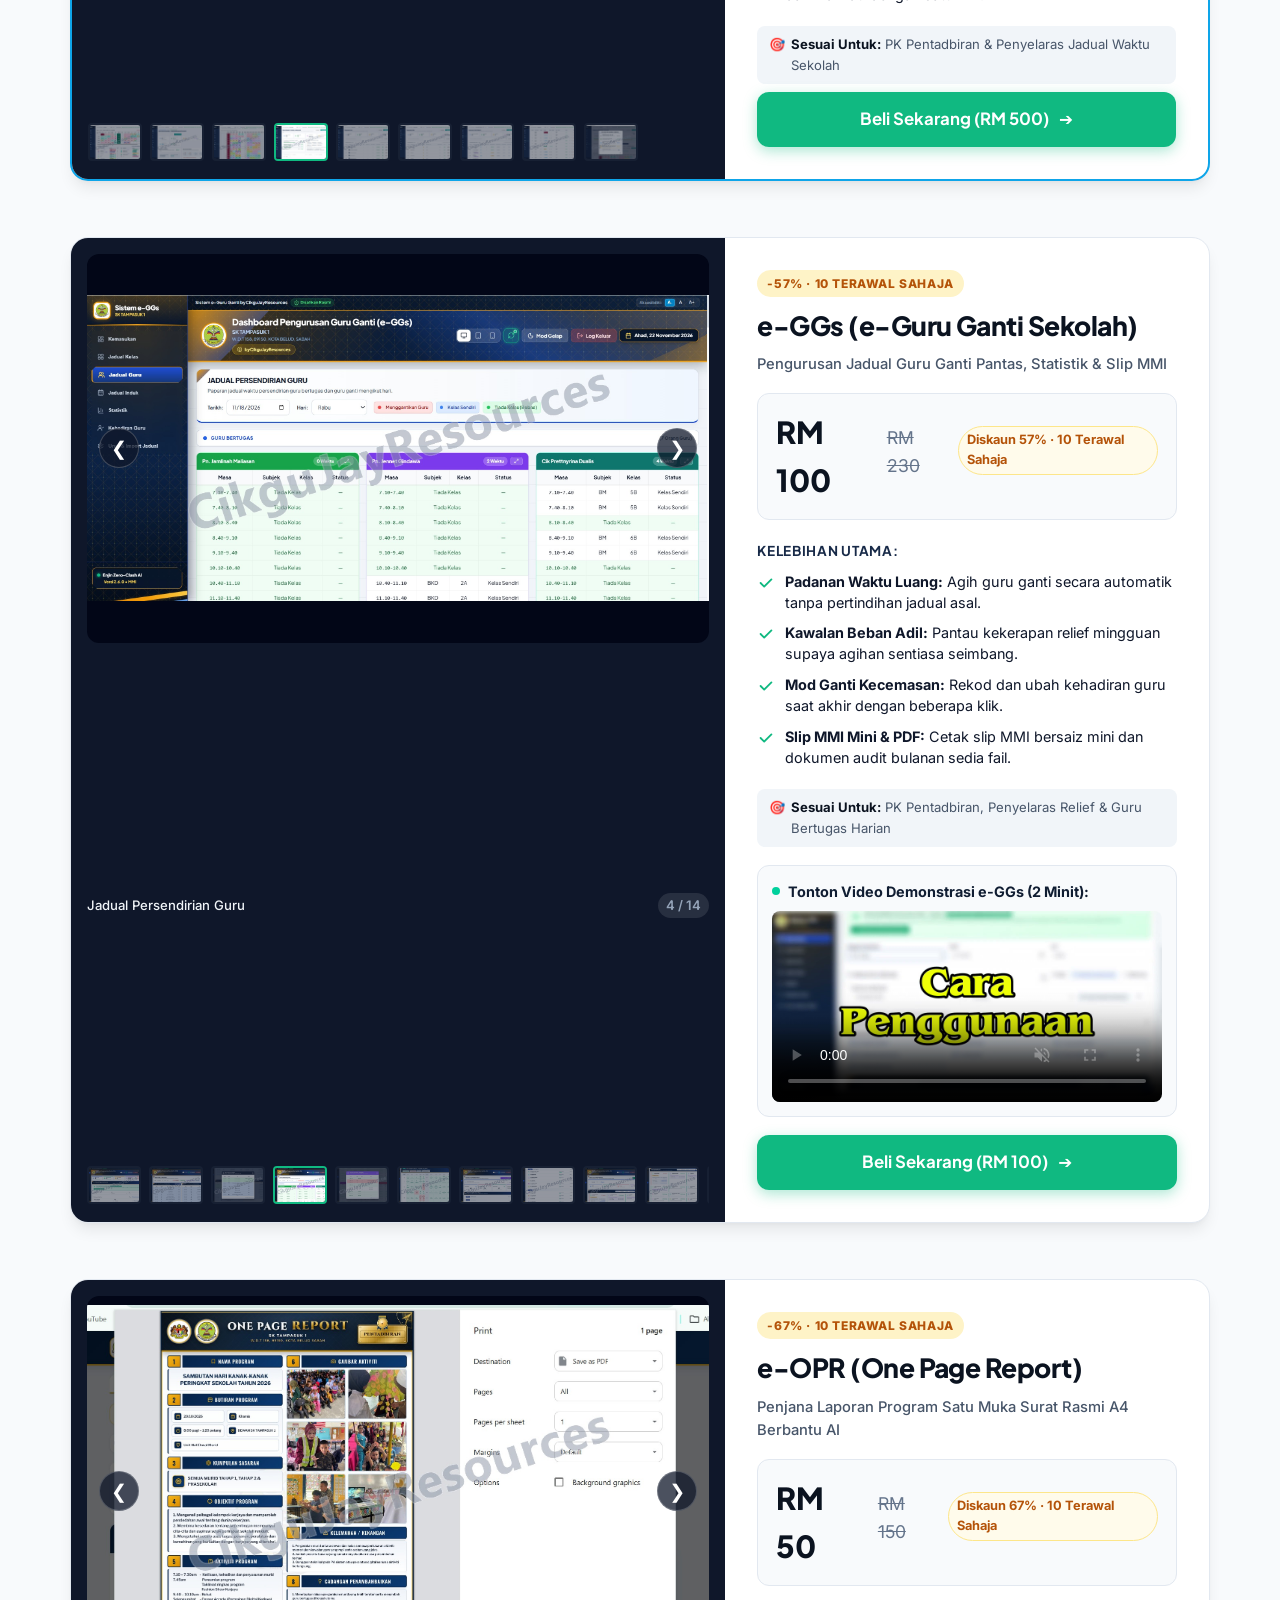
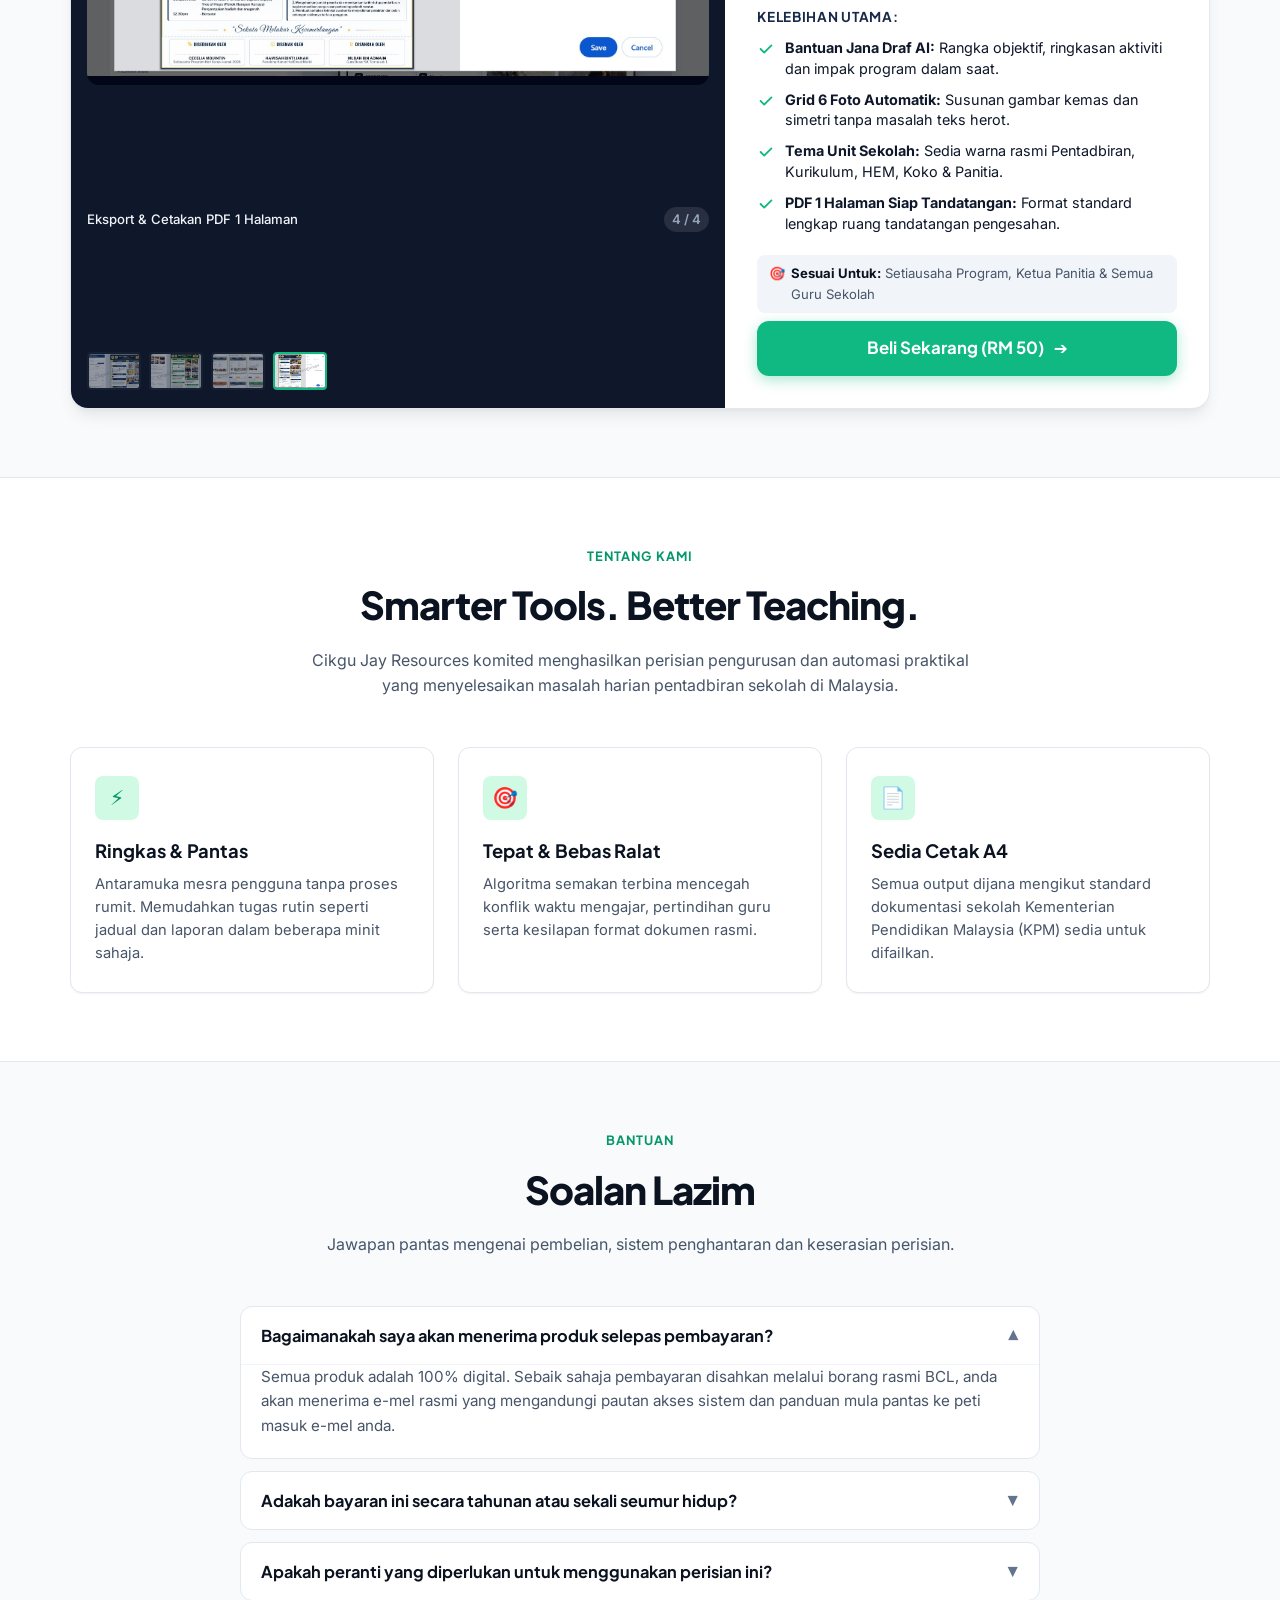
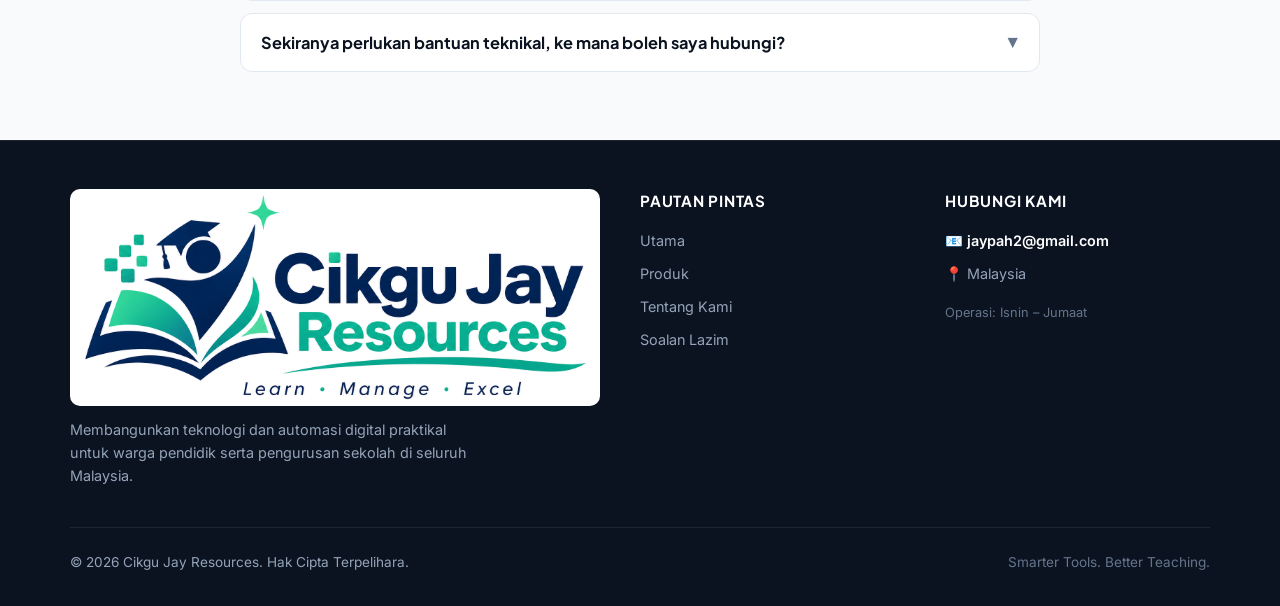
==== commit bd5036a2: "Aktifkan autoplay video secara automatik semasa skrol, butang audio dan butang main tengah" ====
--- a/google_sites_embed.html
+++ b/google_sites_embed.html
@@ -1202,8 +1202,8 @@
                   <span style="display: inline-block; width: 8px; height: 8px; border-radius: 50%; background: #00D09C;"></span>
                   <strong style="font-size: 0.9rem; color: #101D32;">Tonton Video Demonstrasi e-GGs (2 Minit):</strong>
                 </div>
-                <div style="border-radius: 8px; overflow: hidden; background: #0B1526; aspect-ratio: 1920/944;">
-                  <video controls preload="metadata" poster="https://cikgujayresources.github.io/CikguJayResources/assets/videos/eggs-video-poster.jpg" playsinline style="width: 100%; height: 100%; object-fit: cover; display: block;">
+                <div style="border-radius: 8px; overflow: hidden; background: #0B1526; aspect-ratio: 1920/944; position: relative;">
+                  <video id="embed-eggs-video" controls muted loop playsinline webkit-playsinline preload="auto" poster="https://cikgujayresources.github.io/CikguJayResources/assets/videos/eggs-video-poster.jpg" style="width: 100%; height: 100%; object-fit: cover; display: block; cursor: pointer;">
                     <source src="https://cikgujayresources.github.io/CikguJayResources/assets/videos/eggs-preview.mp4" type="video/mp4">
                     Pelayar anda tidak menyokong format video HTML5.
                   </video>
@@ -1533,6 +1533,25 @@
       state.current = (state.current + 1) % state.total;
       updateCarouselView(prodKey);
       resetAutoplay();
+
+    /* Video Scroll Autoplay for embed */
+    (function() {
+      const vid = document.getElementById('embed-eggs-video');
+      if (!vid) return;
+      vid.muted = true;
+      if ('IntersectionObserver' in window) {
+        const obs = new IntersectionObserver(function(entries) {
+          entries.forEach(function(entry) {
+            if (entry.isIntersecting) {
+              vid.play().catch(function(){});
+            } else {
+              vid.pause();
+            }
+          });
+        }, { threshold: 0.2 });
+        obs.observe(vid);
+      }
+    })();
     }
 
     function prevSlide(prodKey) {
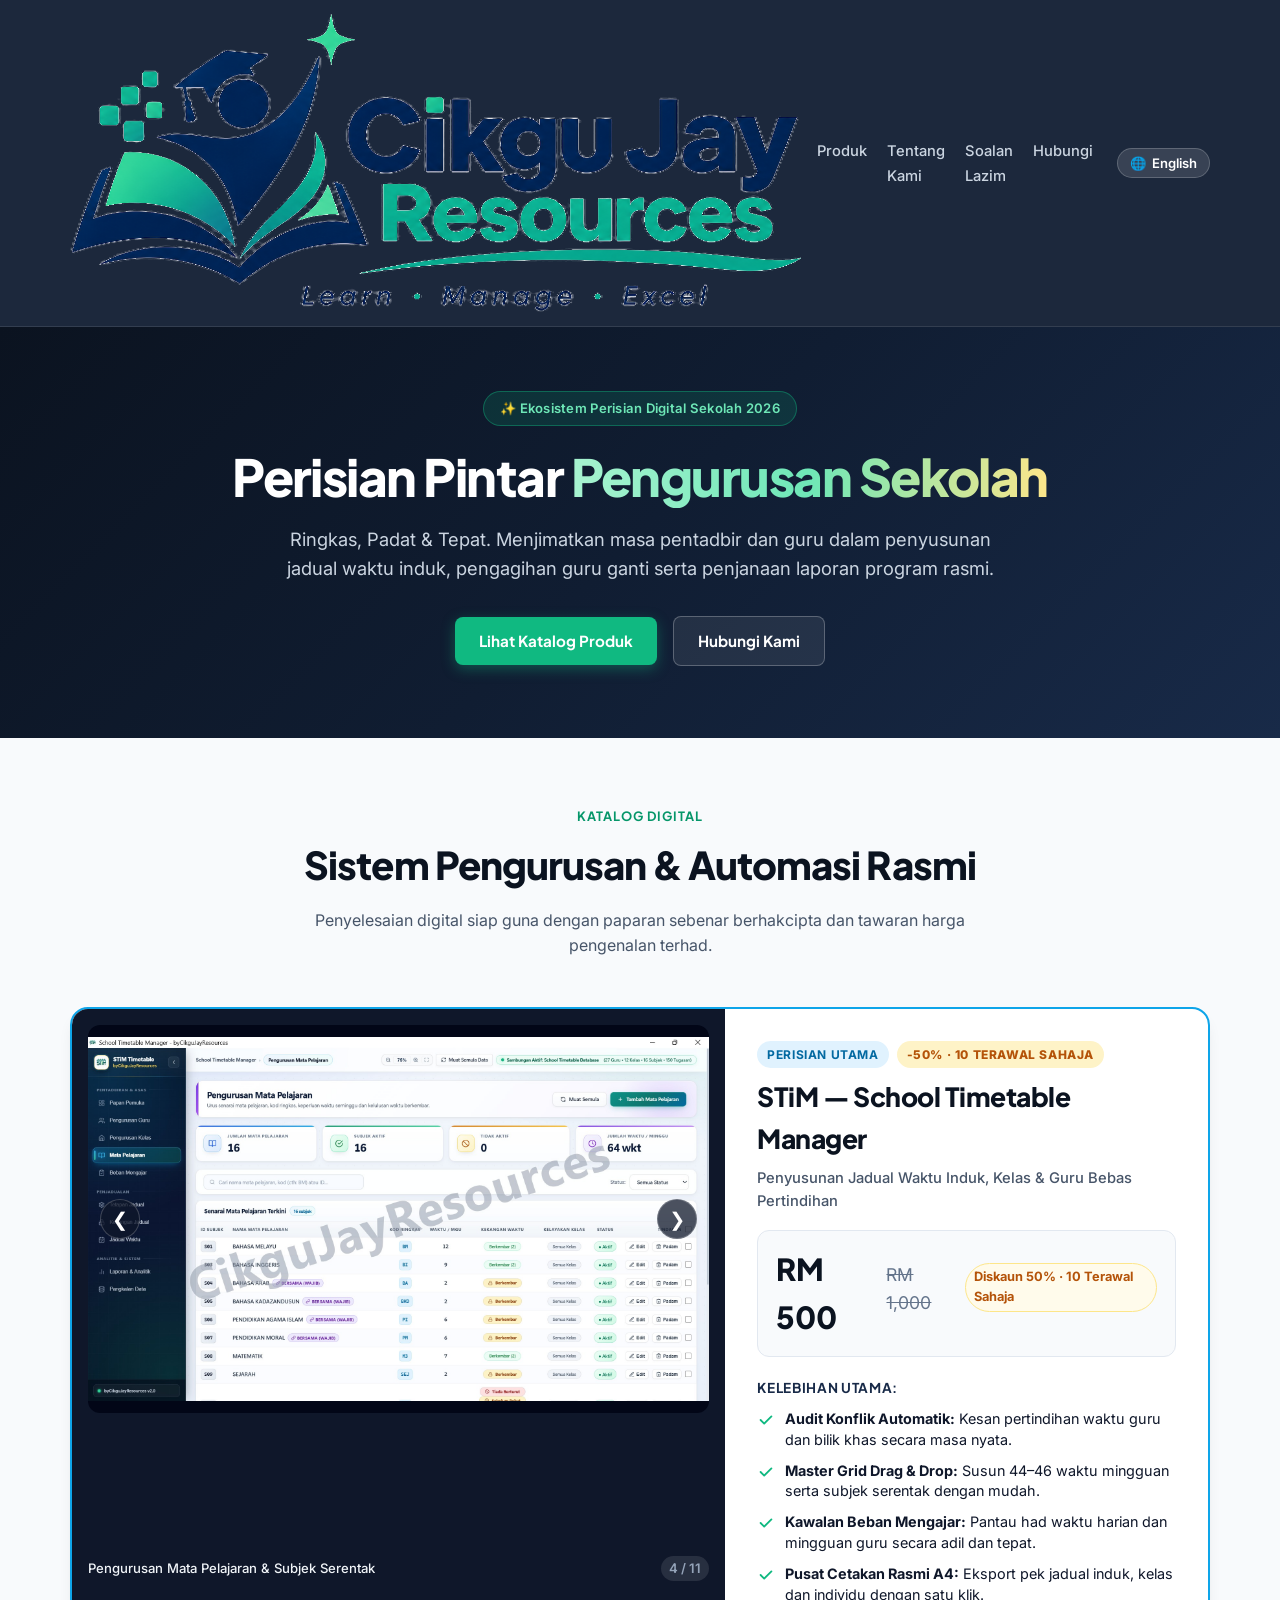
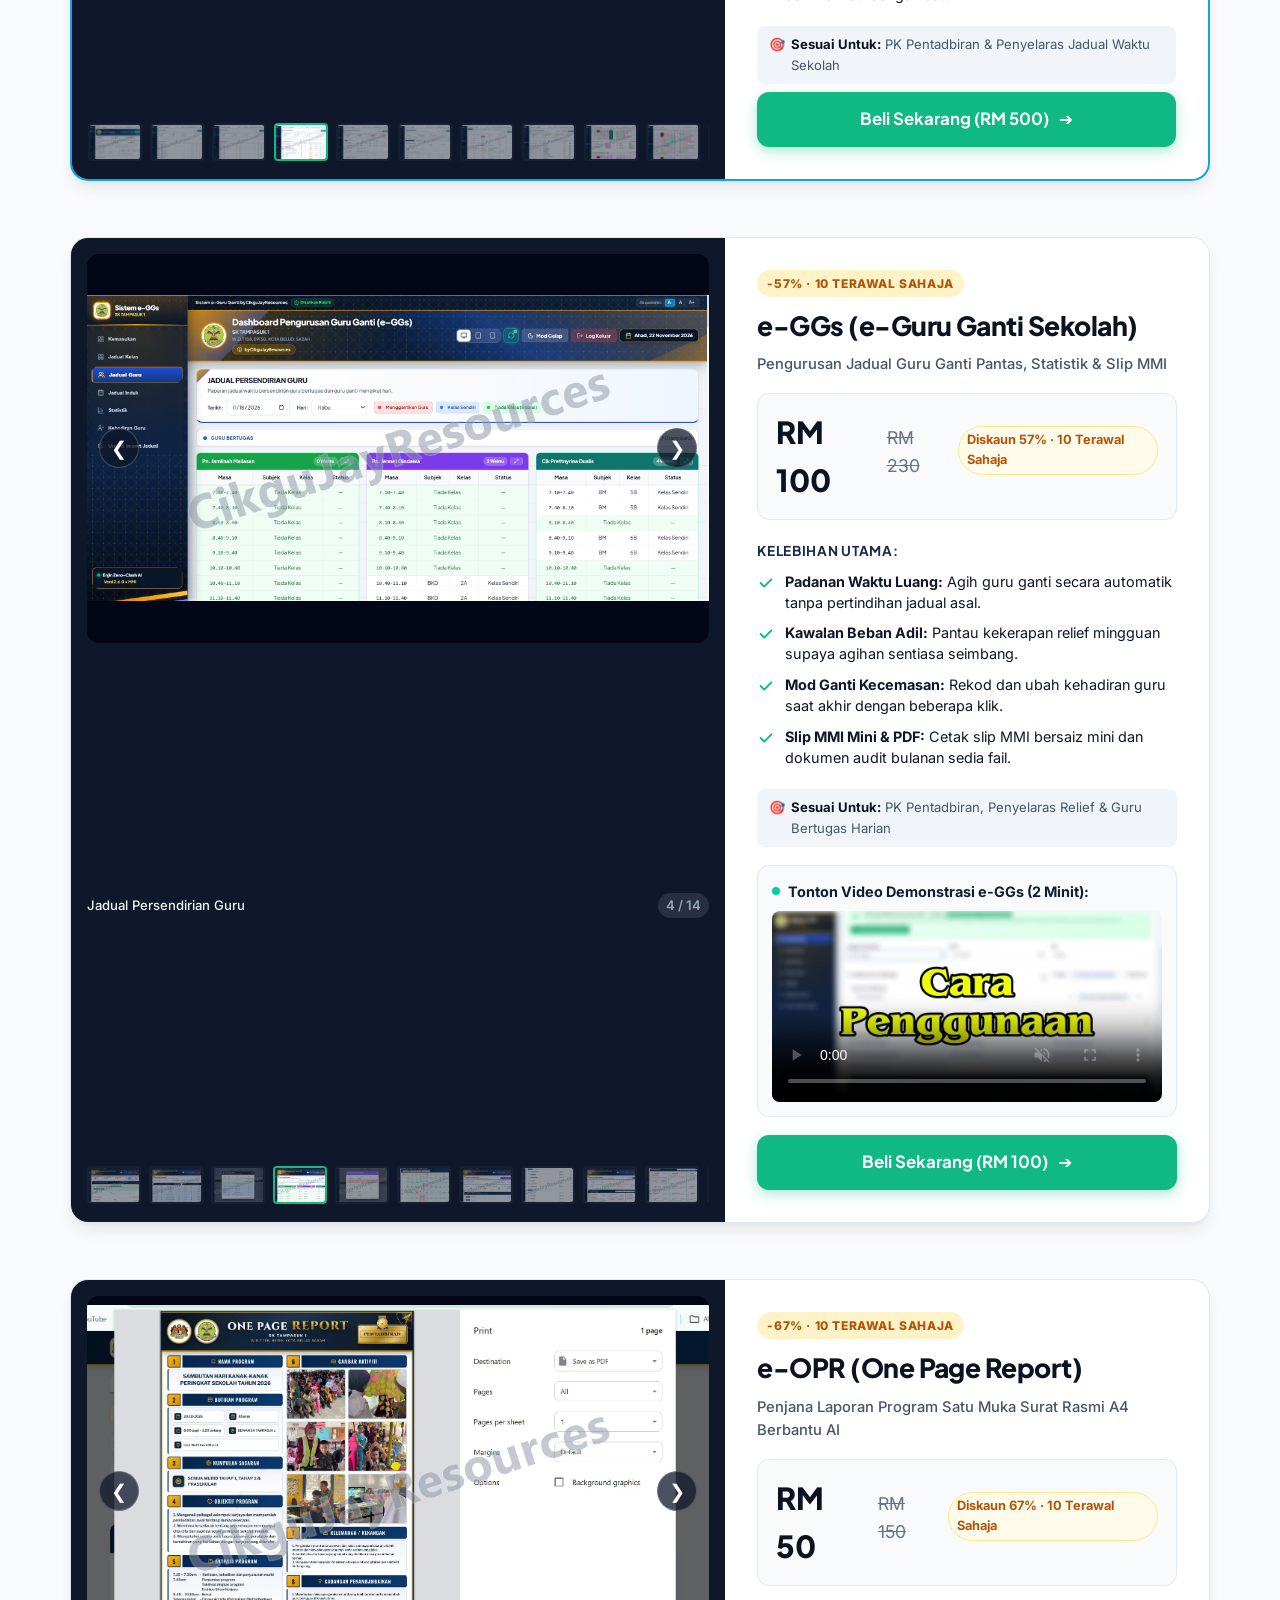
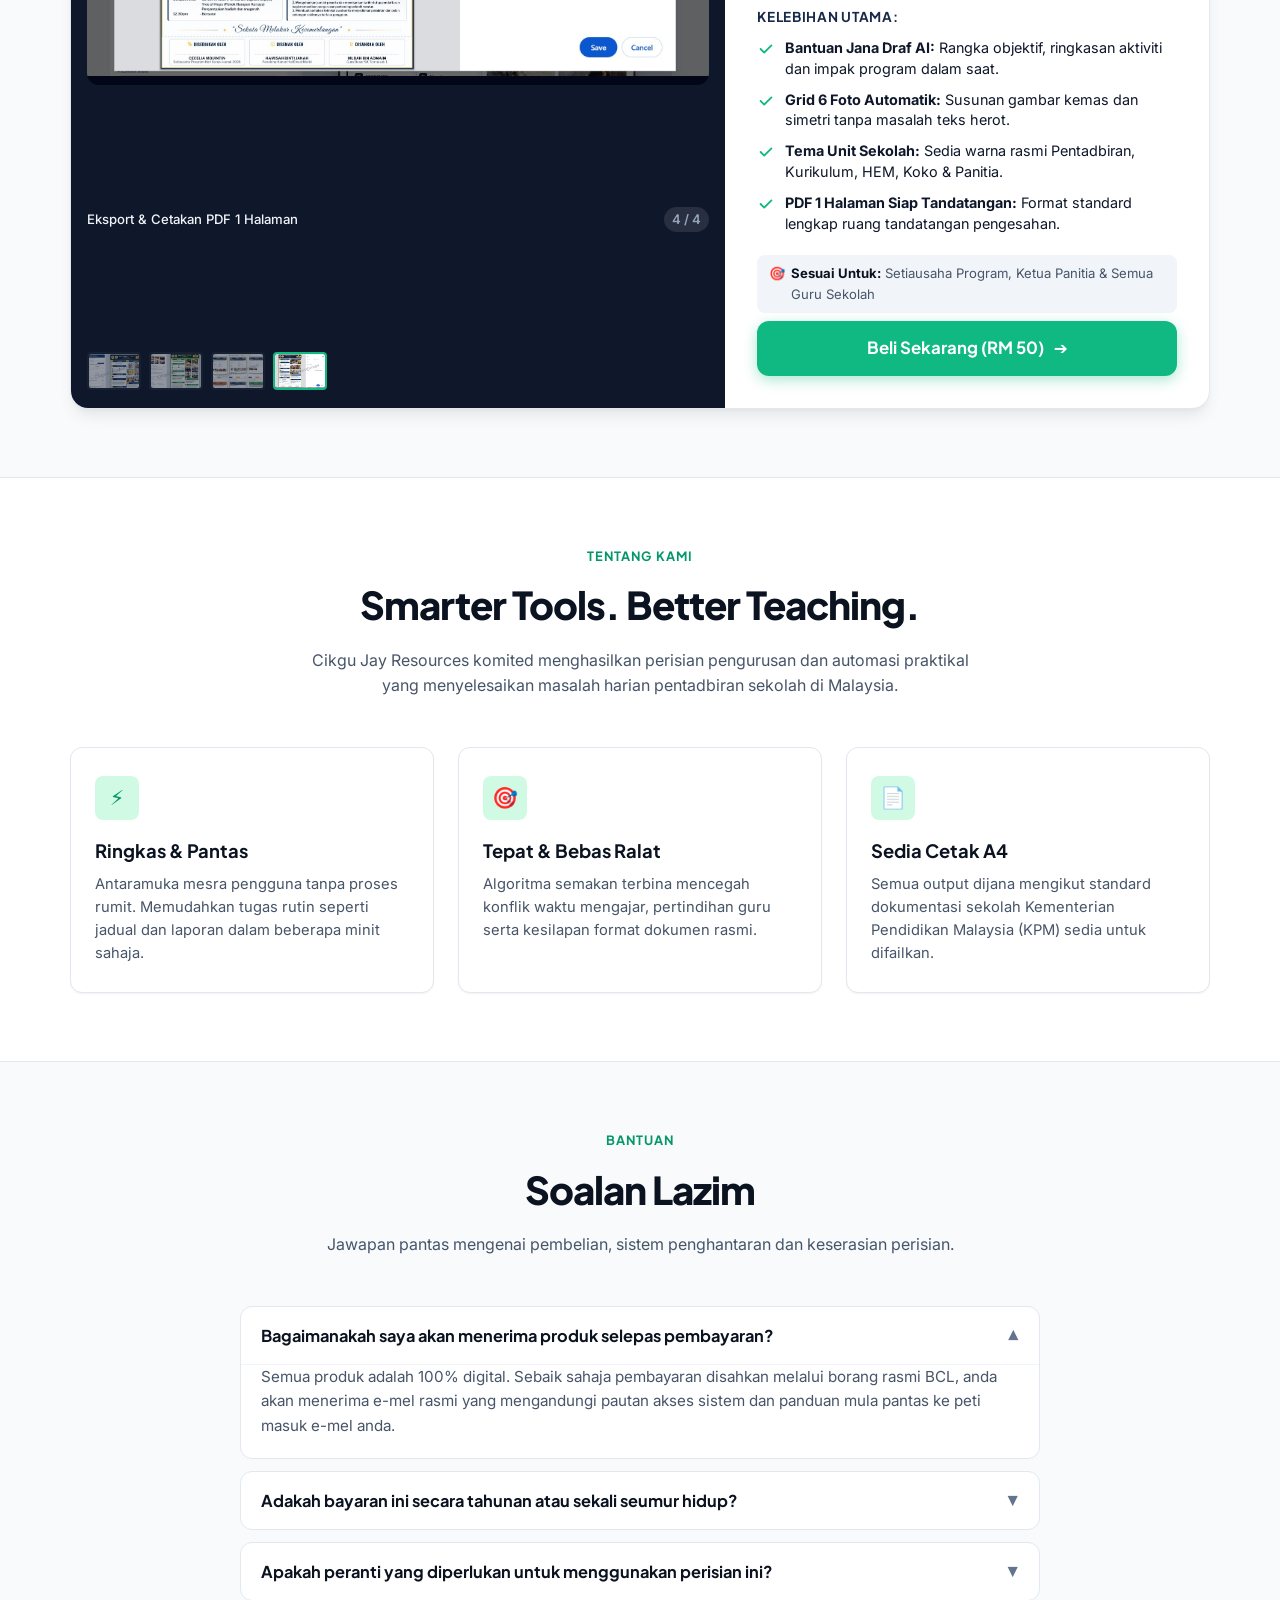
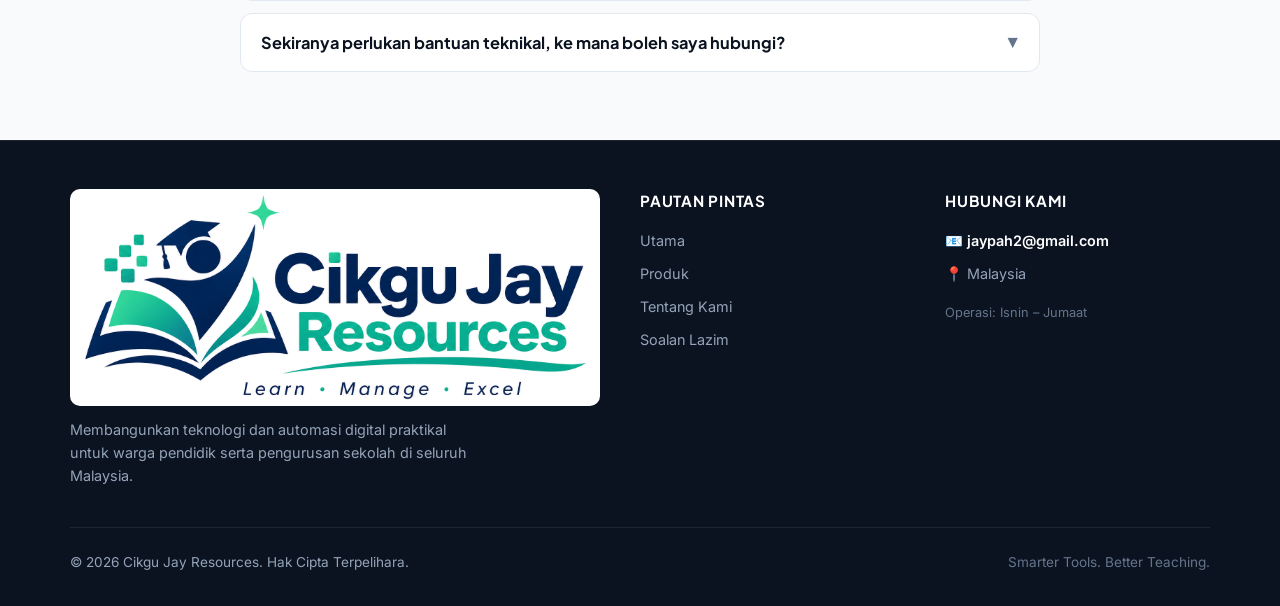
==== commit 89d49352: "Kemas kini 11 paparan baharu STiM v2.0 dan buang gambar lama" ====
--- a/google_sites_embed.html
+++ b/google_sites_embed.html
@@ -968,41 +968,47 @@
             <div class="carousel-main">
               <button class="carousel-nav-btn carousel-nav-btn--prev" onclick="prevSlide('stim')" aria-label="Sebelumnya">❮</button>
               
-              <!-- 9 Slides for STiM -->
+              <!-- 11 Slides for STiM -->
               <div class="carousel-slide active" onclick="openZoom(this)">
-                <img src="https://cikgujayresources.github.io/CikguJayResources/assets/products/stim/slide-01.jpg" alt="Matriks Jadual Waktu Kelas" data-caption="Matriks Jadual Waktu Kelas" />
-              </div>
-              <div class="carousel-slide" onclick="openZoom(this)">
-                <img src="https://cikgujayresources.github.io/CikguJayResources/assets/products/stim/slide-02.jpg" alt="Papan Pemuka & Audit Konflik" data-caption="Papan Pemuka & Audit Konflik" />
-              </div>
-              <div class="carousel-slide" onclick="openZoom(this)">
-                <img src="https://cikgujayresources.github.io/CikguJayResources/assets/products/stim/slide-03.jpg" alt="Master Grid Keseluruhan (Drag & Drop)" data-caption="Master Grid Keseluruhan (Drag & Drop)" />
-              </div>
-              <div class="carousel-slide" onclick="openZoom(this)">
-                <img src="https://cikgujayresources.github.io/CikguJayResources/assets/products/stim/slide-04.jpg" alt="Kawalan Beban Mengajar Guru" data-caption="Kawalan Beban Mengajar Guru" />
-              </div>
-              <div class="carousel-slide" onclick="openZoom(this)">
-                <img src="https://cikgujayresources.github.io/CikguJayResources/assets/products/stim/slide-05.jpg" alt="Pengurusan Profil & Had Waktu Guru" data-caption="Pengurusan Profil & Had Waktu Guru" />
-              </div>
-              <div class="carousel-slide" onclick="openZoom(this)">
-                <img src="https://cikgujayresources.github.io/CikguJayResources/assets/products/stim/slide-06.jpg" alt="Pengurusan Kelas & Kapasiti" data-caption="Pengurusan Kelas & Kapasiti" />
-              </div>
-              <div class="carousel-slide" onclick="openZoom(this)">
-                <img src="https://cikgujayresources.github.io/CikguJayResources/assets/products/stim/slide-07.jpg" alt="Tetapan Subjek & Waktu Serentak" data-caption="Tetapan Subjek & Waktu Serentak" />
-              </div>
-              <div class="carousel-slide" onclick="openZoom(this)">
-                <img src="https://cikgujayresources.github.io/CikguJayResources/assets/products/stim/slide-08.jpg" alt="Konfigurasi Slot Masa Sekolah" data-caption="Konfigurasi Slot Masa Sekolah" />
-              </div>
-              <div class="carousel-slide" onclick="openZoom(this)">
-                <img src="https://cikgujayresources.github.io/CikguJayResources/assets/products/stim/slide-09.jpg" alt="Pusat Cetakan Rasmi A4 Melintang" data-caption="Pusat Cetakan Rasmi A4 Melintang" />
+                <img src="https://cikgujayresources.github.io/CikguJayResources/assets/products/stim/slide-01.jpg" alt="Papan Pemuka Pentadbir & Audit Kualiti" data-caption="Papan Pemuka Pentadbir & Audit Kualiti" />
+              </div>
+              <div class="carousel-slide" onclick="openZoom(this)">
+                <img src="https://cikgujayresources.github.io/CikguJayResources/assets/products/stim/slide-02.jpg" alt="Pengurusan Profil & Had Waktu Guru" data-caption="Pengurusan Profil & Had Waktu Guru" />
+              </div>
+              <div class="carousel-slide" onclick="openZoom(this)">
+                <img src="https://cikgujayresources.github.io/CikguJayResources/assets/products/stim/slide-03.jpg" alt="Pengurusan Kelas & Kapasiti Murid" data-caption="Pengurusan Kelas & Kapasiti Murid" />
+              </div>
+              <div class="carousel-slide" onclick="openZoom(this)">
+                <img src="https://cikgujayresources.github.io/CikguJayResources/assets/products/stim/slide-04.jpg" alt="Pengurusan Mata Pelajaran & Subjek Serentak" data-caption="Pengurusan Mata Pelajaran & Subjek Serentak" />
+              </div>
+              <div class="carousel-slide" onclick="openZoom(this)">
+                <img src="https://cikgujayresources.github.io/CikguJayResources/assets/products/stim/slide-05.jpg" alt="Kawalan Beban Mengajar & Peruntukan PdP" data-caption="Kawalan Beban Mengajar & Peruntukan PdP" />
+              </div>
+              <div class="carousel-slide" onclick="openZoom(this)">
+                <img src="https://cikgujayresources.github.io/CikguJayResources/assets/products/stim/slide-06.jpg" alt="Tetapan Umum Sekolah & Waktu Operasi" data-caption="Tetapan Umum Sekolah & Waktu Operasi" />
+              </div>
+              <div class="carousel-slide" onclick="openZoom(this)">
+                <img src="https://cikgujayresources.github.io/CikguJayResources/assets/products/stim/slide-07.jpg" alt="Pengurusan Slot Masa, PKR & Rehat Berperingkat" data-caption="Pengurusan Slot Masa, PKR & Rehat Berperingkat" />
+              </div>
+              <div class="carousel-slide" onclick="openZoom(this)">
+                <img src="https://cikgujayresources.github.io/CikguJayResources/assets/products/stim/slide-08.jpg" alt="Kekangan Penjadualan (Hard & Soft Constraints)" data-caption="Kekangan Penjadualan (Hard & Soft Constraints)" />
+              </div>
+              <div class="carousel-slide" onclick="openZoom(this)">
+                <img src="https://cikgujayresources.github.io/CikguJayResources/assets/products/stim/slide-09.jpg" alt="Jadual Waktu Kelas & Rujukan Guru Subjek" data-caption="Jadual Waktu Kelas & Rujukan Guru Subjek" />
+              </div>
+              <div class="carousel-slide" onclick="openZoom(this)">
+                <img src="https://cikgujayresources.github.io/CikguJayResources/assets/products/stim/slide-10.jpg" alt="Master Grid Keseluruhan Mengikut Profil Masa" data-caption="Master Grid Keseluruhan Mengikut Profil Masa" />
+              </div>
+              <div class="carousel-slide" onclick="openZoom(this)">
+                <img src="https://cikgujayresources.github.io/CikguJayResources/assets/products/stim/slide-11.jpg" alt="Jadual Waktu Guru, Drag & Drop & Eksport Excel" data-caption="Jadual Waktu Guru, Drag & Drop & Eksport Excel" />
               </div>
 
               <button class="carousel-nav-btn carousel-nav-btn--next" onclick="nextSlide('stim')" aria-label="Seterusnya">❯</button>
             </div>
 
             <div class="carousel-meta">
-              <span class="carousel-caption" id="caption-stim">Matriks Jadual Waktu Kelas</span>
-              <span class="carousel-counter" id="counter-stim">1 / 9</span>
+              <span class="carousel-caption" id="caption-stim">Papan Pemuka Pentadbir & Audit Kualiti</span>
+              <span class="carousel-counter" id="counter-stim">1 / 11</span>
             </div>
 
             <!-- Thumbnail strip -->
@@ -1016,6 +1022,8 @@
               <div class="carousel-thumb" onclick="gotoSlide('stim', 6)"><img src="https://cikgujayresources.github.io/CikguJayResources/assets/products/stim/slide-07.jpg" /></div>
               <div class="carousel-thumb" onclick="gotoSlide('stim', 7)"><img src="https://cikgujayresources.github.io/CikguJayResources/assets/products/stim/slide-08.jpg" /></div>
               <div class="carousel-thumb" onclick="gotoSlide('stim', 8)"><img src="https://cikgujayresources.github.io/CikguJayResources/assets/products/stim/slide-09.jpg" /></div>
+              <div class="carousel-thumb" onclick="gotoSlide('stim', 9)"><img src="https://cikgujayresources.github.io/CikguJayResources/assets/products/stim/slide-10.jpg" /></div>
+              <div class="carousel-thumb" onclick="gotoSlide('stim', 10)"><img src="https://cikgujayresources.github.io/CikguJayResources/assets/products/stim/slide-11.jpg" /></div>
             </div>
           </div>
 
@@ -1472,7 +1480,7 @@
   <script>
     /* Carousel state */
     const carouselState = {
-      stim: { current: 0, total: 9 },
+      stim: { current: 0, total: 11 },
       eggs: { current: 0, total: 14 },
       eopr: { current: 0, total: 4 }
     };
